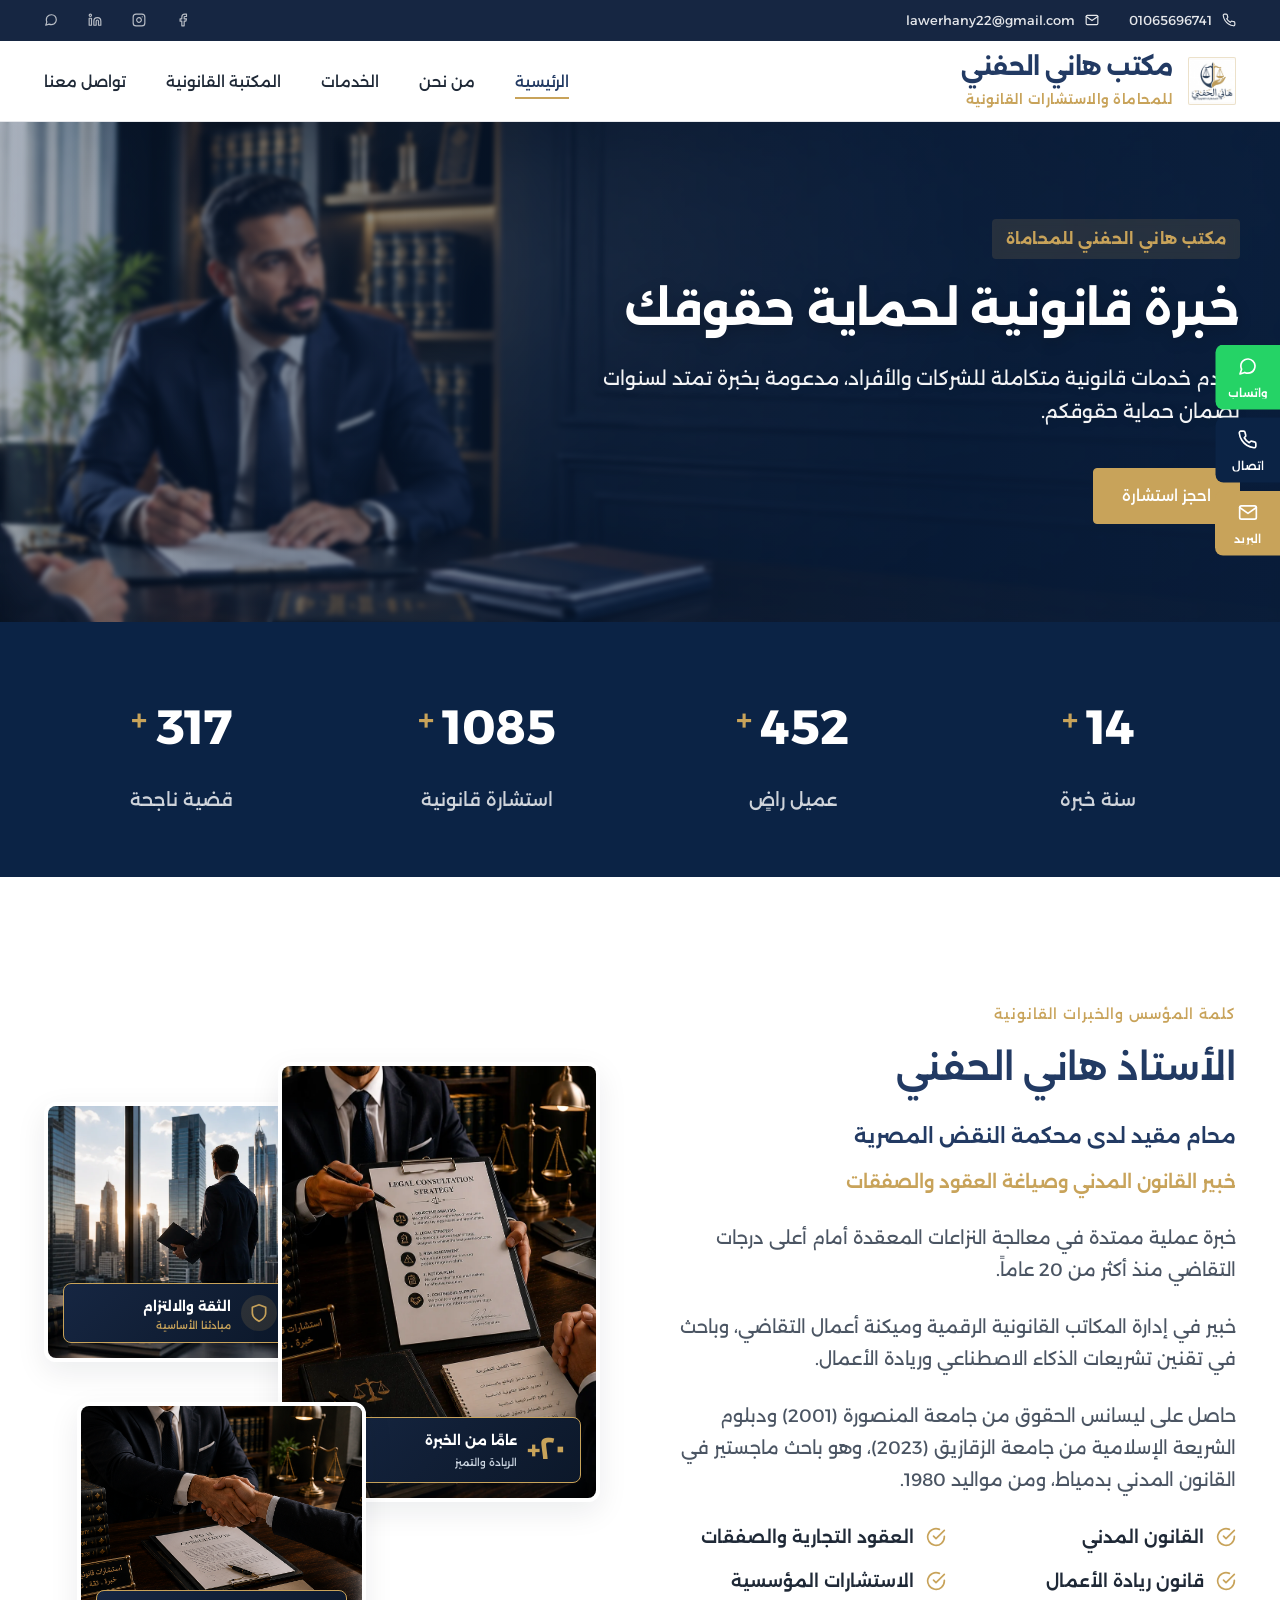
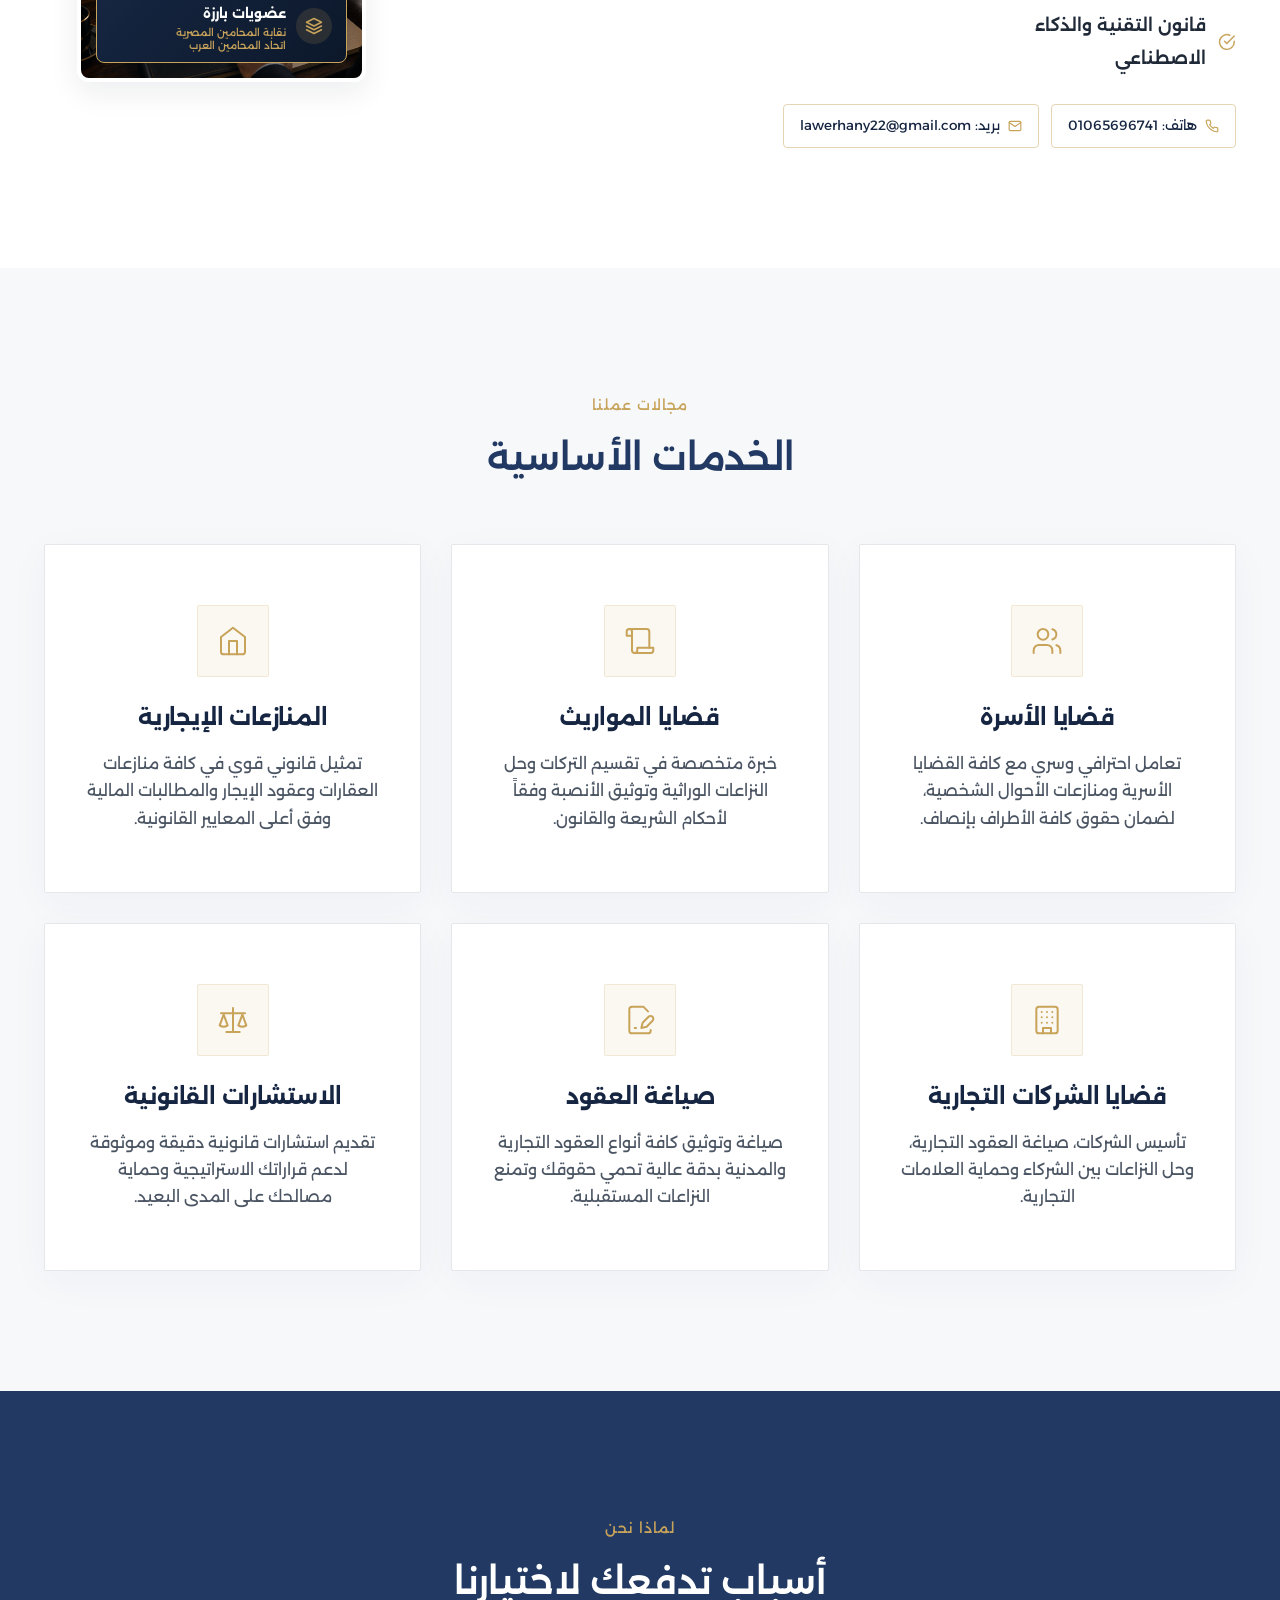
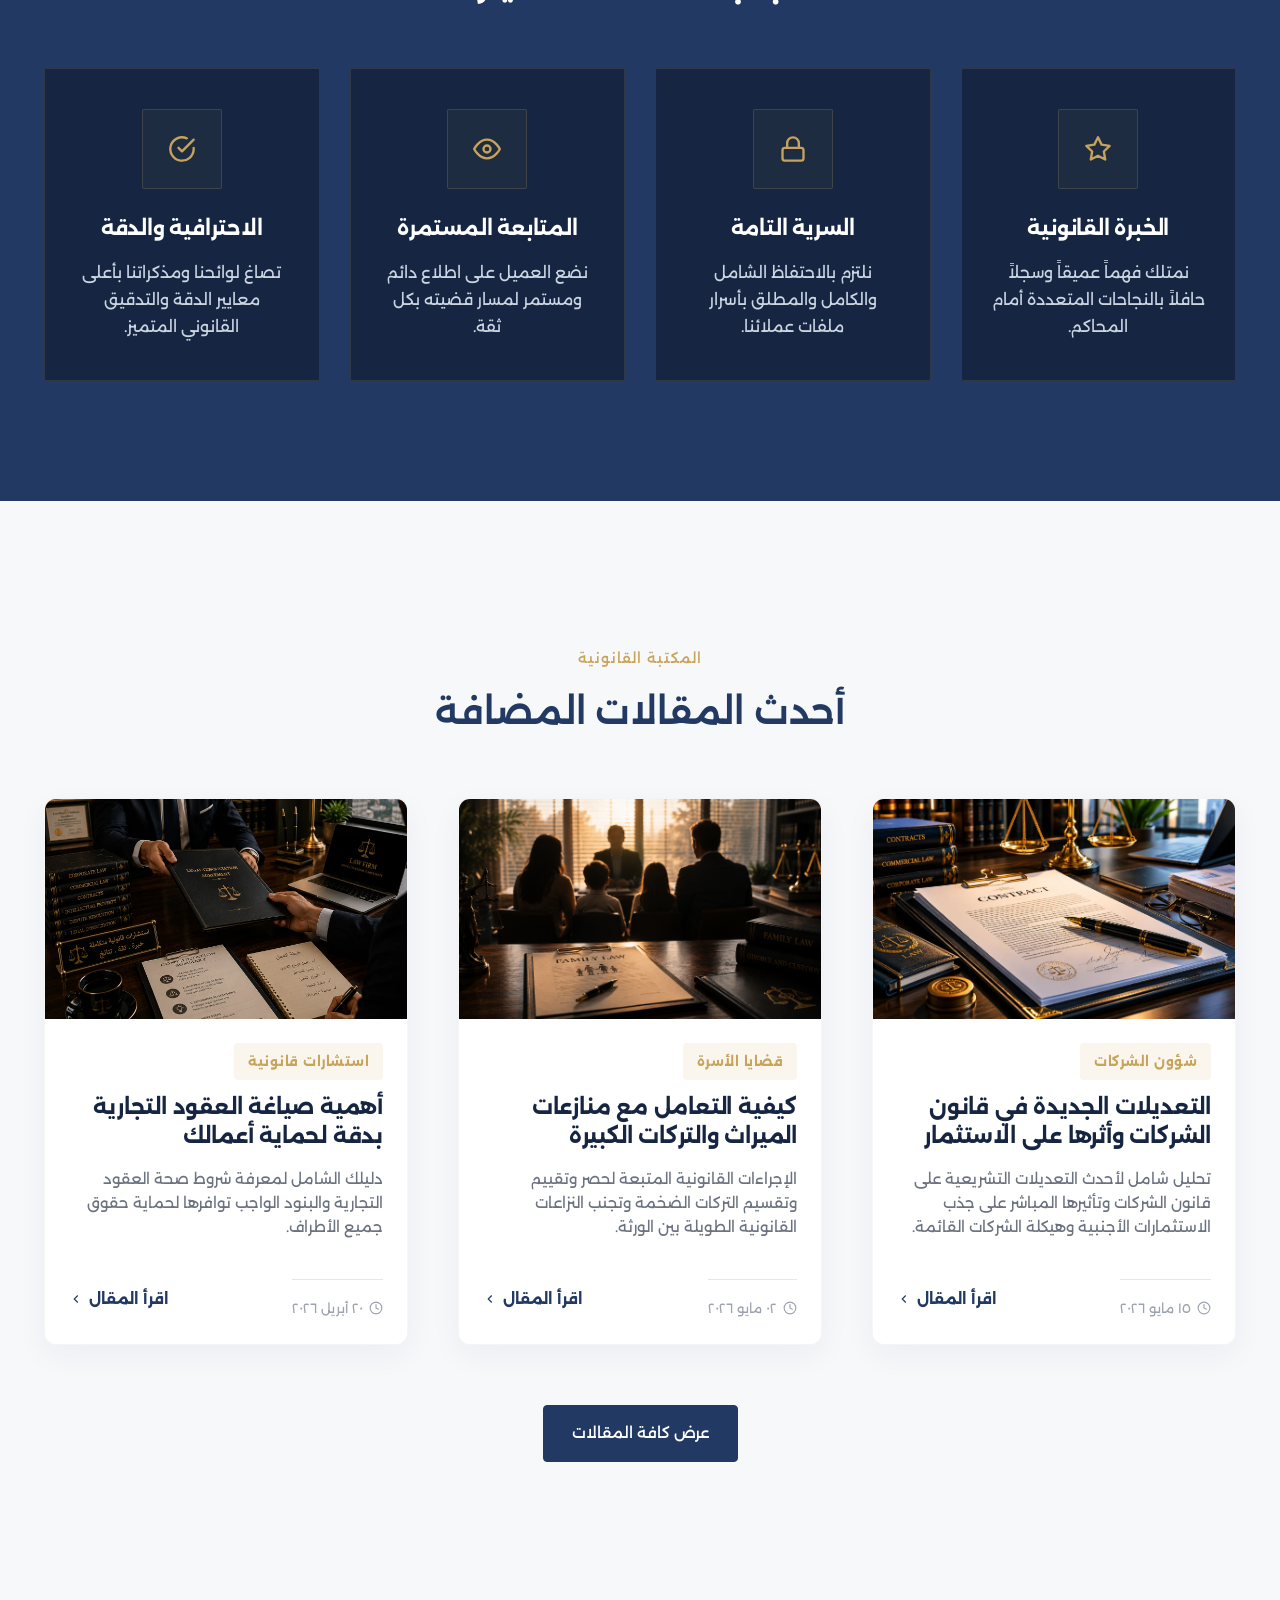
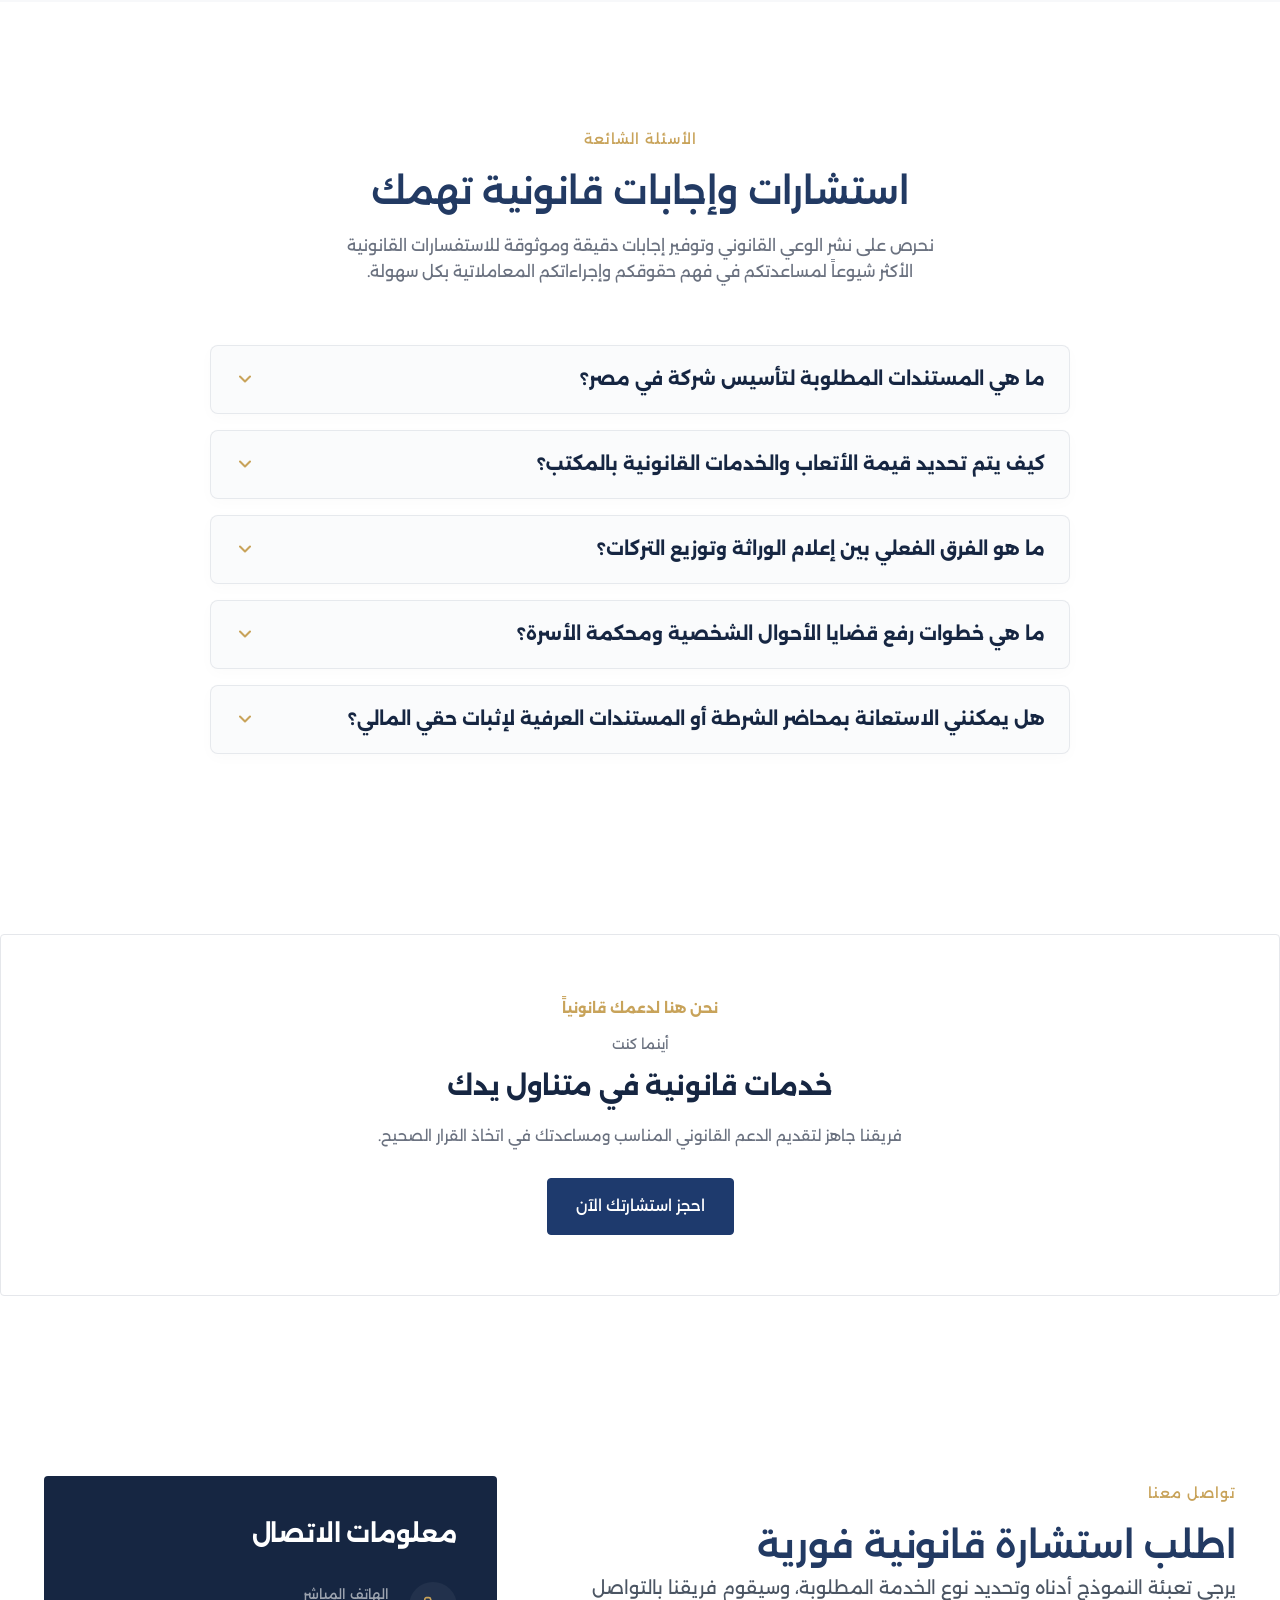
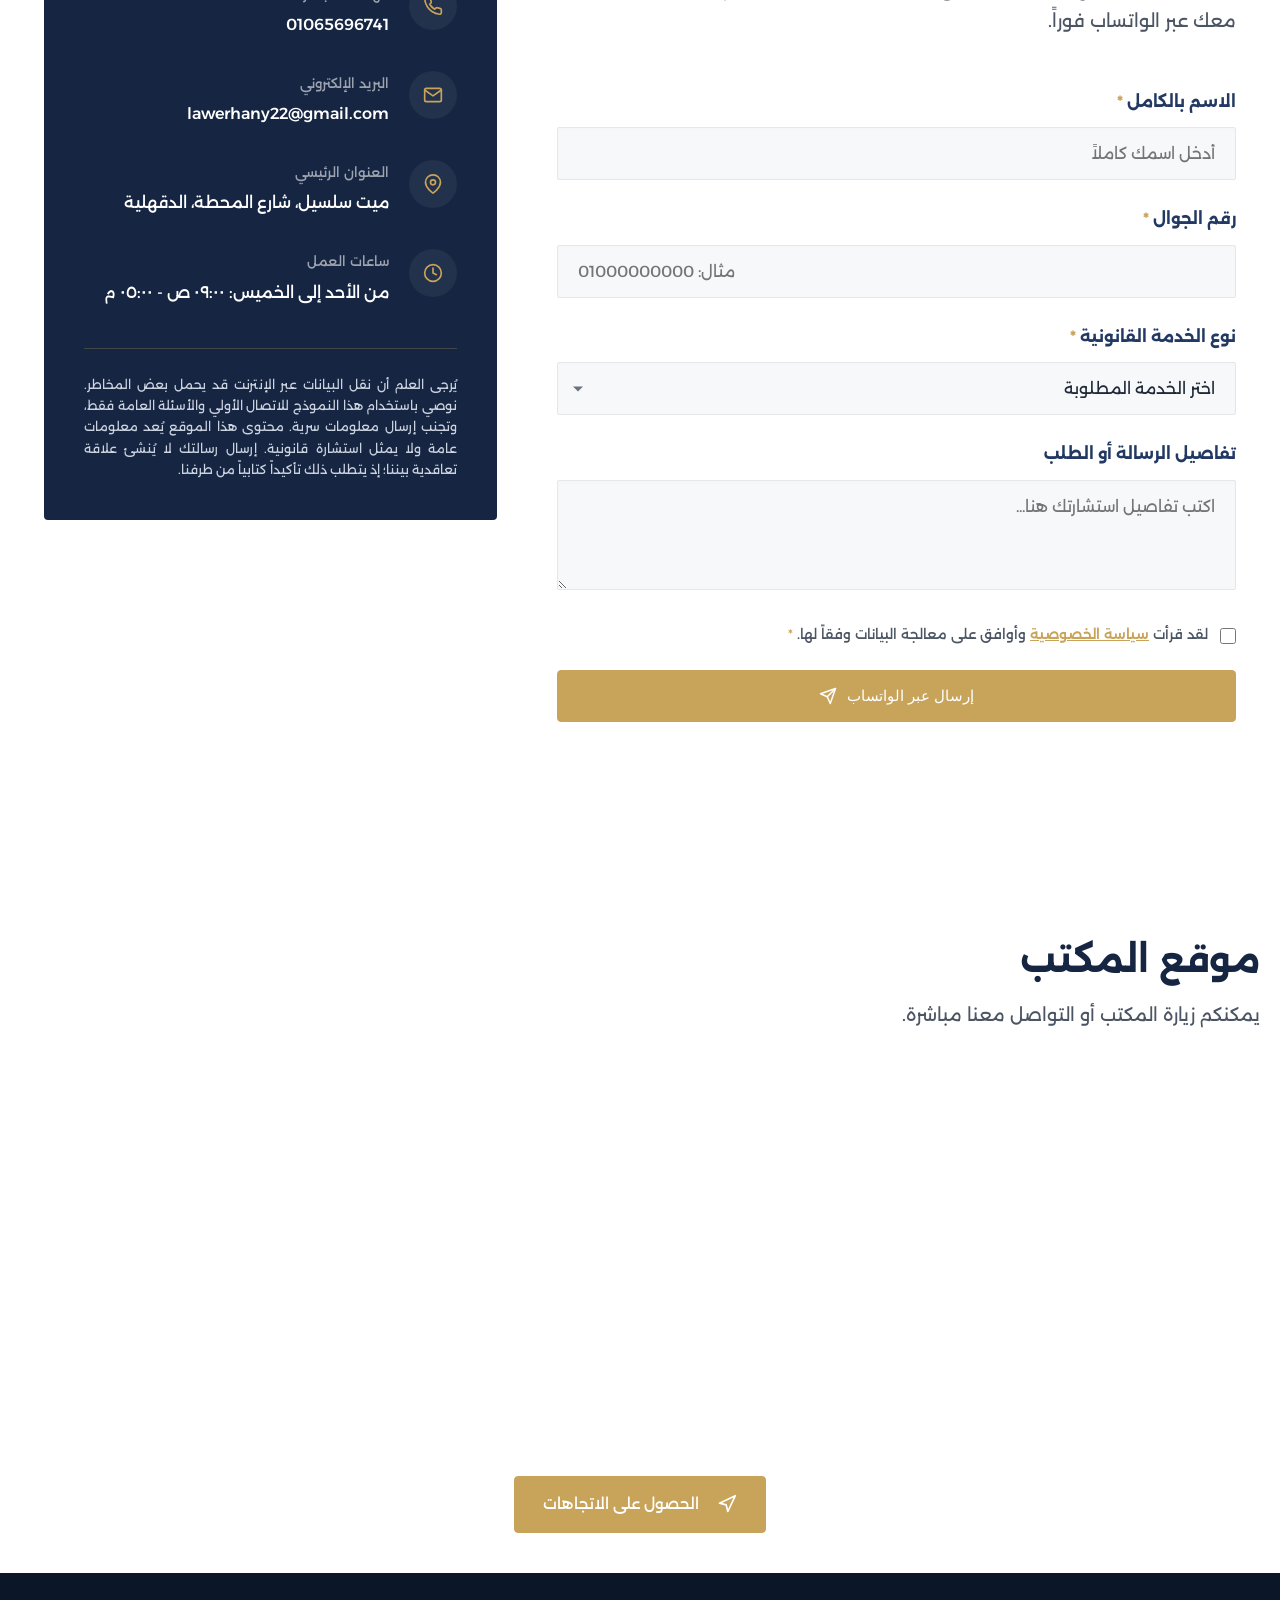
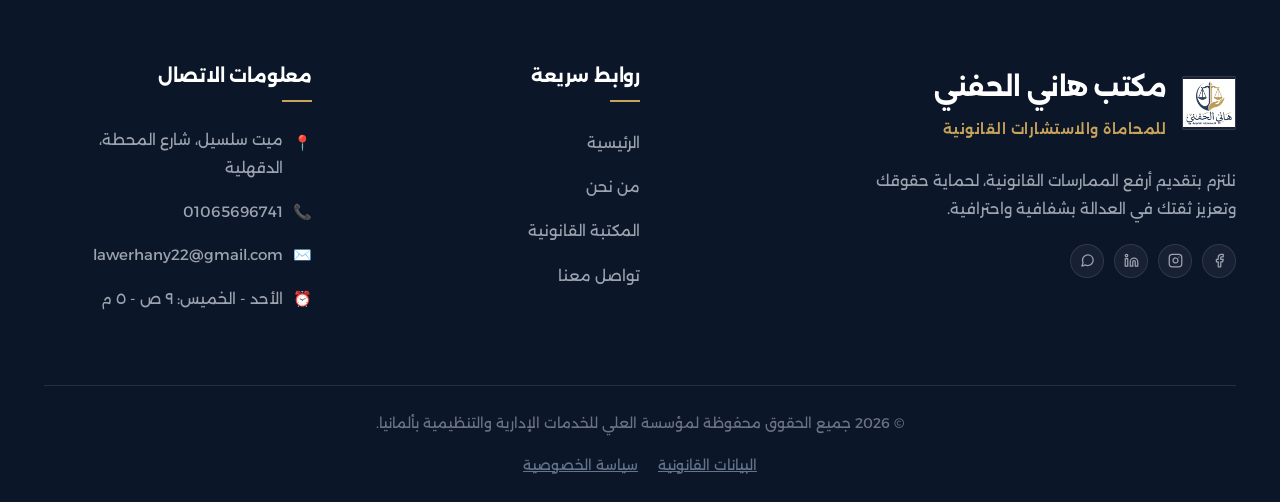
==== index.html @ 7c508574 "Add files via upload" ====
<!doctype html>
<html lang="ar" dir="rtl">
  <head>
    <meta charset="UTF-8" />
    <meta name="viewport" content="width=device-width, initial-scale=1.0" />
    <meta
      name="description"
      content="مكتب هاني الحفني للمحاماة والاستشارات القانونية - شريكك القانوني الموثوق. خبرة واسعة في قضايا الأسرة، القضايا المدنية، تأسيس الشركات، والتحكيم الدولي في مصر."
    />
    <meta
      name="keywords"
      content="محامي, محاماة, استشارات قانونية, قضايا الأسرة, الشركات, تحكيم, مصر, مكتب محاماة, محامي متخصص"
    />

    <!-- Open Graph Tags -->
    <meta
      property="og:title"
      content="مكتب هاني الحفني للمحاماة والاستشارات القانونية | خبرة وتميز"
    />
    <meta
      property="og:description"
      content="مكتب هاني الحفني للمحاماة - شريكك القانوني الموثوق. خبرة واسعة في قضايا الأسرة، القضايا المدنية، تأسيس الشركات، والتحكيم الدولي في مصر."
    />
    <meta property="og:url" content="https://www.HanyElhefny.de/" />
    <meta
      property="og:image"
      content="https://www.HanyElhefny.de/assets/images/about/about-hany-beck.webp"
    />
    <meta property="og:type" content="website" />
    <meta property="og:locale" content="ar_EG" />

    <!-- Twitter Card Tags -->
    <meta name="twitter:card" content="summary_large_image" />
    <meta
      name="twitter:title"
      content="مكتب هاني الحفني للمحاماة والاستشارات القانونية"
    />
    <meta
      name="twitter:description"
      content="مكتب هاني الحفني للمحاماة - شريكك القانوني الموثوق لحماية حقوقك."
    />
    <meta
      name="twitter:image"
      content="https://www.HanyElhefny.de/assets/images/about/about-hany-beck.webp"
    />

    <link rel="canonical" href="https://www.HanyElhefny.de/" />
    <title>مكتب هاني الحفني للمحاماة والاستشارات القانونية | خبرة وتميز</title>

    <!-- Schema.org LegalService & Attorney Markup -->
    <script type="application/ld+json">
      {
        "@context": "https://schema.org",
        "@graph": [
          {
            "@type": "LegalService",
            "@id": "https://www.HanyElhefny.de/#organization",
            "name": "مكتب هاني الحفني للمحاماة والاستشارات القانونية",
            "url": "https://www.HanyElhefny.de/",
            "logo": "https://www.HanyElhefny.de/assets/images/logo/logo.webp",
            "image": "https://www.HanyElhefny.de/assets/images/about/about-hany-beck.webp",
            "description": "مكتب محاماة رائد ومقراً للخبرة المتجذرة في العمل القانوني وتأسيس الشركات وفض المنازعات في مصر.",
            "telephone": "+201065696741",
            "email": "lawerhany22@gmail.com",
            "address": {
              "@type": "PostalAddress",
              "streetAddress": "شارع المحطة",
              "addressLocality": "ميت سلسيل",
              "addressRegion": "الدقهلية",
              "addressCountry": "EG"
            },
            "openingHoursSpecification": {
              "@type": "OpeningHoursSpecification",
              "dayOfWeek": [
                "Sunday",
                "Monday",
                "Tuesday",
                "Wednesday",
                "Thursday"
              ],
              "opens": "09:00",
              "closes": "17:00"
            },
            "priceRange": "$$",
            "sameAs": [
              "https://www.facebook.com/profile.php?id=61581165903852",
              "https://www.linkedin.com/in/hany-elhefny-36672531a"
            ]
          },
          {
            "@type": "Attorney",
            "@id": "https://www.HanyElhefny.de/#attorney",
            "name": "هاني الحفني",
            "jobTitle": "مؤسس ومحامي نقض",
            "worksFor": { "@id": "https://www.HanyElhefny.de/#organization" }
          }
        ]
      }
    </script>

    <!-- FAQPage JSON-LD Structured Data -->
    <script type="application/ld+json">
      {
        "@context": "https://schema.org",
        "@type": "FAQPage",
        "mainEntity": [
          {
            "@type": "Question",
            "name": "ما هي المستندات المطلوبة لتأسيس شركة في مصر؟",
            "acceptedAnswer": {
              "@type": "Answer",
              "text": "لتأسيس شركة جديدة، تتطلب الإجراءات القانونية عادةً تقديم المستندات التالية: صورة بطاقات الرقم القومي السارية للشركاء والمؤسسين (أو جوازات السفر لغير المصريين)، توكيلات تأسيس الشركات الصادرة من الشركاء لصالح الوكيل القانوني بالمكتب، شهادة عدم التباس الاسم التجاري (يتم استخراجها من مكتب السجل التجاري)، وشهادة بنكية بإيداع نسبة رأس المال المطلوبة قانوناً. نهتم في مكتب الأستاذ هاني الحفني بإنهاء كافة إجراءات التأسيس واستخراج السجل التجاري والبطاقة الضريبية وتراخيص النشاط بأقصى سرعة ودون عناء لعملائنا الكرام."
            }
          },
          {
            "@type": "Question",
            "name": "كيف يتم تحديد قيمة الأتعاب والخدمات القانونية بالمكتب؟",
            "acceptedAnswer": {
              "@type": "Answer",
              "text": "يتم تحديد الأتعاب المهنية بكل شفافية ووضوح بناءً على عدة عوامل دقيقة، منها: درجة تعقيد وتشعب القضية أو المعاملة المطلوبة، والوقت الكلي والجهد المقدر لإعداد المذكرات وحضور الجلسات ومراجعة الجهات المعنية. يتم توقيع عقد اتفاق مهني مكتوب بالتفصيل يوضح كافة الأتعاب المتفق عليها وطرق السداد، وكذلك الرسوم والمصروفات القضائية والنثرية اللازمة لسير الدعوى، مما يضمن للعميل الشفافية المطلقة وحفظ حقوق كافة الأطراف."
            }
          },
          {
            "@type": "Question",
            "name": "ما هو الفرق الفعلي بين إعلام الوراثة وتوزيع التركات؟",
            "acceptedAnswer": {
              "@type": "Answer",
              "text": "إعلام الوراثة (حصر الورثة) هو مستند وقرار رسمي ملزم يصدر عن محكمة الأسرة بهدف إثبات وفاة المورث وتحديد أسماء الورثة المستحقين وتعيين حصصهم وأنصبتهم الشرعية بدقة، دون الإشارة لحجم التركة. أما توزيع التركة وتقسيمها فهي مرحلة لاحقة يتم بموجبها جرد وحصر الأصول الفعلية المورثة (من عقارات، أراضي، سندات، أو شركات) وتقسيمها عيناً أو مالاً بين المستحقين؛ صلحاً وتوافقاً عبر صياغة عقود قسمة موثقة بمكتبنا، أو قضائياً بدعوى الفرز والتجنيب وتصفية التركة."
            }
          },
          {
            "@type": "Question",
            "name": "ما هي خطوات رفع قضايا الأحوال الشخصية ومحكمة الأسرة؟",
            "acceptedAnswer": {
              "@type": "Answer",
              "text": "تبدأ قضايا محكمة الأسرة (كالنفقات، الخلع، الطلاق، والحضانة) بوجوب تقديم طلب تسوية أمام مكتب تسوية المنازعات الأسرية بالمحكمة المختصة. يتولى المختصون استدعاء الطرفين ودياً لمحاولة حل النزاع ودياً. وفي حال تعذر التوصل لاتفاق خلال 15 يوماً، يصرح المكتب لمقدم الطلب بإقامة الدعوى القضائية رسمياً أمام الدائرة المختصة ليرفعها ويتابعها المحامي."
            }
          },
          {
            "@type": "Question",
            "name": "هل يمكنني الاستعانة بمحاضر الشرطة أو المستندات العرفية لإثبات حقي المالي؟",
            "acceptedAnswer": {
              "@type": "Answer",
              "text": "نعم، تعتبر المحاضر وإيصالات الأمانة والمستندات العرفية من أدلة الإثبات القوية في القضايا المدنية والتجارية والجنائية، بشرط أن تكون مستوفية للشروط القانونية الأساسية مثل صحة التوقيع وعدم وجود شبهة إكراه. يقوم مكتبنا بمراجعة العقود والإيصالات لبيان قيمتها القانونية وتدعيمها بالإجراءات المناسبة مثل دعاوى صحة التوقيع أو الصحة والنفاذ."
            }
          }
        ]
      }
    </script>

    <!-- Open Graph / Facebook -->
    <meta property="og:type" content="website" />
    <meta property="og:url" content="https://www.HanyElhefny.de/" />
    <meta
      property="og:title"
      content="مكتب هاني الحفني للمحاماة والاستشارات القانونية"
    />
    <meta
      property="og:description"
      content="مكتب هاني الحفني للمحاماة والاستشارات القانونية - شريكك القانوني الموثوق لجميع القضايا والاستشارات."
    />
    <meta
      property="og:image"
      content="https://www.HanyElhefny.de/assets/images/seo/og-image.webp"
    />

    <!-- Twitter -->
    <meta property="twitter:card" content="summary_large_image" />
    <meta property="twitter:url" content="https://www.HanyElhefny.de/" />
    <meta
      property="twitter:title"
      content="مكتب هاني الحفني للمحاماة الاستشارات القانونية"
    />
    <meta
      property="twitter:description"
      content="مكتب هاني الحفني للمحاماة - شريكك القانوني الموثوق."
    />
    <meta
      property="twitter:image"
      content="https://www.HanyElhefny.de/assets/images/seo/og-image.webp"
    />

    <!-- Google Fonts: Alexandria for premium Arabic typography -->
    <link rel="preconnect" href="https://fonts.googleapis.com" />
    <link rel="preconnect" href="https://fonts.gstatic.com" crossorigin />
    <link
      href="https://fonts.googleapis.com/css2?family=Alexandria:wght@300;400;500;600;700;800&display=swap"
      rel="stylesheet"
    />

    <link rel="stylesheet" href="css/style.css" />
    <link rel="stylesheet" href="css/responsive.css" />
  </head>
  <body>
    <!-- TOP BAR -->
    <div class="top-bar">
      <div class="container top-bar-inner">
        <div class="top-contacts">
          <a href="tel:01065696741" class="top-phone">
            <svg
              width="14"
              height="14"
              viewBox="0 0 24 24"
              fill="none"
              stroke="currentColor"
              stroke-width="2"
              stroke-linecap="round"
              stroke-linejoin="round"
            >
              <path
                d="M22 16.92v3a2 2 0 0 1-2.18 2 19.79 19.79 0 0 1-8.63-3.07 19.5 19.5 0 0 1-6-6 19.79 19.79 0 0 1-3.07-8.67A2 2 0 0 1 4.11 2h3a2 2 0 0 1 2 1.72 12.84 12.84 0 0 0 .7 2.81 2 2 0 0 1-.45 2.11L8.09 9.91a16 16 0 0 0 6 6l1.27-1.27a2 2 0 0 1 2.11-.45 12.84 12.84 0 0 0 2.81.7A2 2 0 0 1 22 16.92z"
              ></path>
            </svg>
            01065696741
          </a>
          <a href="mailto:lawerhany22@gmail.com" class="top-email">
            <svg
              width="14"
              height="14"
              viewBox="0 0 24 24"
              fill="none"
              stroke="currentColor"
              stroke-width="2"
              stroke-linecap="round"
              stroke-linejoin="round"
            >
              <path
                d="M4 4h16c1.1 0 2 .9 2 2v12c0 1.1-.9 2-2 2H4c-1.1 0-2-.9-2-2V6c0-1.1.9-2 2-2z"
              ></path>
              <polyline points="22,6 12,13 2,6"></polyline>
            </svg>
            lawerhany22@gmail.com
          </a>
        </div>
        <div class="top-socials">
          <a
            href="https://www.facebook.com/profile.php?id=61581165903852"
            target="_blank"
            rel="noopener noreferrer"
            aria-label="Facebook"
          >
            <svg
              width="14"
              height="14"
              viewBox="0 0 24 24"
              fill="none"
              stroke="currentColor"
              stroke-width="2"
              stroke-linecap="round"
              stroke-linejoin="round"
            >
              <path
                d="M18 2h-3a5 5 0 0 0-5 5v3H7v4h3v8h4v-8h3l1-4h-4V7a1 1 0 0 1 1-1h3z"
              ></path>
            </svg>
          </a>
          <a
            href="https://www.instagram.com/"
            target="_blank"
            rel="noopener noreferrer"
            aria-label="Instagram"
          >
            <svg
              width="14"
              height="14"
              viewBox="0 0 24 24"
              fill="none"
              stroke="currentColor"
              stroke-width="2"
              stroke-linecap="round"
              stroke-linejoin="round"
            >
              <rect x="2" y="2" width="20" height="20" rx="5" ry="5"></rect>
              <path d="M16 11.37A4 4 0 1 1 12.63 8 4 4 0 0 1 16 11.37z"></path>
              <line x1="17.5" y1="6.5" x2="17.51" y2="6.5"></line>
            </svg>
          </a>
          <a
            href="https://www.linkedin.com/in/hany-elhefny-36672531a"
            target="_blank"
            rel="noopener noreferrer"
            aria-label="LinkedIn"
          >
            <svg
              width="14"
              height="14"
              viewBox="0 0 24 24"
              fill="none"
              stroke="currentColor"
              stroke-width="2"
              stroke-linecap="round"
              stroke-linejoin="round"
            >
              <path
                d="M16 8a6 6 0 0 1 6 6v7h-4v-7a2 2 0 0 0-2-2 2 2 0 0 0-2 2v7h-4v-7a6 6 0 0 1 6-6z"
              ></path>
              <rect x="2" y="9" width="4" height="12"></rect>
              <circle cx="4" cy="4" r="2"></circle>
            </svg>
          </a>
          <a
            href="https://wa.me/201065696741"
            target="_blank"
            rel="noopener noreferrer"
            aria-label="WhatsApp"
          >
            <svg
              width="14"
              height="14"
              viewBox="0 0 24 24"
              fill="none"
              stroke="currentColor"
              stroke-width="2"
              stroke-linecap="round"
              stroke-linejoin="round"
            >
              <path
                d="M21 11.5a8.38 8.38 0 0 1-.9 3.8 8.5 8.5 0 0 1-7.6 4.7 8.38 8.38 0 0 1-3.8-.9L3 21l1.9-5.7a8.38 8.38 0 0 1-.9-3.8 8.5 8.5 0 0 1 4.7-7.6 8.38 8.38 0 0 1 3.8-.9h.5a8.48 8.48 0 0 1 8 8v.5z"
              ></path>
            </svg>
          </a>
        </div>
      </div>
    </div>

    <!-- HEADER -->
    <header class="main-header" id="header">
      <div class="container header-inner">
        <a href="#home" class="logo">
          <div class="logo-icon">
            <img src="assets/images/logo/logo.webp" alt="مكتب هاني الحفني" width="auto" height="auto" style="object-fit: contain;">
          </div>
          <div class="logo-text">
            <h1>مكتب هاني الحفني</h1>
            <span>للمحاماة والاستشارات القانونية</span>
          </div>
        </a>

        <button class="mobile-menu-btn" aria-label="Toggle Menu" id="menuBtn">
          <svg
            width="24"
            height="24"
            viewBox="0 0 24 24"
            fill="none"
            stroke="currentColor"
            stroke-width="2"
            stroke-linecap="round"
            stroke-linejoin="round"
          >
            <line x1="3" y1="12" x2="21" y2="12"></line>
            <line x1="3" y1="6" x2="21" y2="6"></line>
            <line x1="3" y1="18" x2="21" y2="18"></line>
          </svg>
        </button>

        <nav class="main-nav" id="mainNav">
          <ul>
            <li><a href="#home" class="active">الرئيسية</a></li>
            <li><a href="#about">من نحن</a></li>
            <li><a href="#services">الخدمات</a></li>
            <li><a href="#blog">المكتبة القانونية</a></li>
            <li><a href="#contact">تواصل معنا</a></li>
          </ul>
        </nav>
      </div>
    </header>

    <!-- HERO SECTION -->
    <section class="hero-slider-section" id="home">
      <div class="hero-slider" id="heroSlider">
        <!-- Slide 1 -->
        <div
          class="hero-slide active"
          style="
            background-image: url(&quot;assets/images/home/hero-slide-1.webp&quot;);
          "
        >
          <div class="slide-overlay"></div>
          <div class="container hero-container-slider">
            <div class="hero-text-content">
              <span class="hero-subtitle">مكتب هاني الحفني للمحاماة</span>
              <h1 class="hero-title">خبرة قانونية لحماية حقوقك</h1>
              <p class="hero-text">
                نقدم خدمات قانونية متكاملة للشركات والأفراد، مدعومة بخبرة تمتد
                لسنوات لضمان حماية حقوقكم.
              </p>
              <div class="hero-actions">
                <a href="#contact" class="btn hero-btn-primary">احجز استشارة</a>
              </div>
            </div>
          </div>
        </div>

        <!-- Slide 2 -->
        <div
          class="hero-slide"
          style="
            background-image: url(&quot;assets/images/home/hero-slide-2.webp&quot;);
          "
        >
          <div class="slide-overlay"></div>
          <div class="container hero-container-slider">
            <div class="hero-text-content">
              <span class="hero-subtitle">للشركات والمؤسسات</span>
              <h1 class="hero-title">
                استشارات قانونية متخصصة للأفراد والشركات
              </h1>
              <p class="hero-text">
                نقدم دراسات وافية ورؤى قانونية عميقة، لضمان اتخاذ قرارات آمنة
                وصحيحة في تعاملاتكم.
              </p>
              <div class="hero-actions">
                <a href="#contact" class="btn hero-btn-primary">احجز استشارة</a>
              </div>
            </div>
          </div>
        </div>

        <!-- Slide 3 -->
        <div
          class="hero-slide"
          style="
            background-image: url(&quot;assets/images/home/hero-slide-3.png&quot;);
          "
        >
          <div class="slide-overlay"></div>
          <div class="container hero-container-slider">
            <div class="hero-text-content">
              <span class="hero-subtitle">دقة واحترافية</span>
              <h1 class="hero-title">صياغة العقود وتمثيل العملاء باحترافية</h1>
              <p class="hero-text">
                ندون أدق التفاصيل لضمان حقوق عملائنا في الشراكات، والتمثيل أمام
                كافة الجهات القضائية.
              </p>
              <div class="hero-actions">
                <a href="#contact" class="btn hero-btn-primary">احجز استشارة</a>
              </div>
            </div>
          </div>
        </div>

        <!-- Slide 4 -->
        <div
          class="hero-slide"
          style="
            background-image: url(&quot;assets/images/home/hero-slide-4.png&quot;);
          "
        >
          <div class="slide-overlay"></div>
          <div class="container hero-container-slider">
            <div class="hero-text-content">
              <span class="hero-subtitle">نخبة من المستشارين</span>
              <h1 class="hero-title">حلول قانونية متكاملة لجميع القضايا</h1>
              <p class="hero-text">
                نقف إلى جانبك بخبرات متنوعة تغطي القضايا التجارية، المدنية،
                الجنائية، والأحوال الشخصية.
              </p>
              <div class="hero-actions">
                <a href="#contact" class="btn hero-btn-primary">احجز استشارة</a>
              </div>
            </div>
          </div>
        </div>
      </div>
    </section>

    <!-- PREMIUM STATS SECTION -->
    <section class="section premium-stats" id="statistics">
      <div class="container">
        <div class="premium-stats-grid" id="statsCounter">
          <div class="premium-stat-item">
            <div class="stat-value" data-target="15">0</div>
            <div class="stat-plus">+</div>
            <div class="stat-label">سنة خبرة</div>
          </div>
          <div class="premium-stat-item">
            <div class="stat-value" data-target="500">0</div>
            <div class="stat-plus">+</div>
            <div class="stat-label">عميل راضٍ</div>
          </div>
          <div class="premium-stat-item">
            <div class="stat-value" data-target="1200">0</div>
            <div class="stat-plus">+</div>
            <div class="stat-label">استشارة قانونية</div>
          </div>
          <div class="premium-stat-item">
            <div class="stat-value" data-target="350">0</div>
            <div class="stat-plus">+</div>
            <div class="stat-label">قضية ناجحة</div>
          </div>
        </div>
      </div>
    </section>

    <!-- ABOUT SECTION -->
    <section class="section about" id="about">
      <div class="container">
        <div class="about-grid">
          <div class="about-content">
            <span class="section-subtitle">كلمة المؤسس والخبرات القانونية</span>
            <h2 class="section-title" style="margin-bottom: 24px">
              الأستاذ هاني الحفني
            </h2>
            <p
              class="about-text"
              style="
                font-weight: 600;
                color: var(--primary);
                font-size: 20px;
                margin-bottom: 12px;
              "
            >
              محام مقيد لدى محكمة النقض المصرية
            </p>
            <p
              class="about-text"
              style="
                font-weight: 600;
                color: var(--secondary);
                font-size: 18px;
                margin-bottom: 24px;
              "
            >
              خبير القانون المدني وصياغة العقود والصفقات
            </p>
            <p class="about-text">
              خبرة عملية ممتدة في معالجة النزاعات المعقدة أمام أعلى درجات التقاضي منذ أكثر من 20 عاماً.
            </p>
            <p class="about-text">
              خبير في إدارة المكاتب القانونية الرقمية وميكنة أعمال التقاضي، وباحث في تقنين تشريعات الذكاء الاصطناعي وريادة الأعمال.
            </p>
            <p class="about-text">
              حاصل على ليسانس الحقوق من جامعة المنصورة (2001) ودبلوم الشريعة الإسلامية من جامعة الزقازيق (2023)، وهو باحث ماجستير في القانون المدني بدمياط، ومن مواليد 1980.
            </p>

            <ul
              class="about-features"
              style="list-style: none; padding: 0; margin-bottom: 30px; display: grid; grid-template-columns: repeat(auto-fit, minmax(200px, 1fr)); gap: 12px 24px;"
            >
              <li
                style="
                  display: flex;
                  align-items: center;
                  gap: 12px;
                  color: var(--text-main);
                  font-weight: 600;
                "
              >
                <svg
                  width="20"
                  height="20"
                  viewBox="0 0 24 24"
                  fill="none"
                  stroke="var(--secondary)"
                  stroke-width="2"
                  stroke-linecap="round"
                  stroke-linejoin="round"
                >
                  <path d="M22 11.08V12a10 10 0 1 1-5.93-9.14"></path>
                  <polyline points="22 4 12 14.01 9 11.01"></polyline>
                </svg>
                القانون المدني
              </li>
              <li
                style="
                  display: flex;
                  align-items: center;
                  gap: 12px;
                  color: var(--text-main);
                  font-weight: 600;
                "
              >
                <svg
                  width="20"
                  height="20"
                  viewBox="0 0 24 24"
                  fill="none"
                  stroke="var(--secondary)"
                  stroke-width="2"
                  stroke-linecap="round"
                  stroke-linejoin="round"
                >
                  <path d="M22 11.08V12a10 10 0 1 1-5.93-9.14"></path>
                  <polyline points="22 4 12 14.01 9 11.01"></polyline>
                </svg>
                العقود التجارية والصفقات
              </li>
              <li
                style="
                  display: flex;
                  align-items: center;
                  gap: 12px;
                  color: var(--text-main);
                  font-weight: 600;
                "
              >
                <svg
                  width="20"
                  height="20"
                  viewBox="0 0 24 24"
                  fill="none"
                  stroke="var(--secondary)"
                  stroke-width="2"
                  stroke-linecap="round"
                  stroke-linejoin="round"
                >
                  <path d="M22 11.08V12a10 10 0 1 1-5.93-9.14"></path>
                  <polyline points="22 4 12 14.01 9 11.01"></polyline>
                </svg>
                قانون ريادة الأعمال
              </li>
              <li
                style="
                  display: flex;
                  align-items: center;
                  gap: 12px;
                  color: var(--text-main);
                  font-weight: 600;
                "
              >
                <svg
                  width="20"
                  height="20"
                  viewBox="0 0 24 24"
                  fill="none"
                  stroke="var(--secondary)"
                  stroke-width="2"
                  stroke-linecap="round"
                  stroke-linejoin="round"
                >
                  <path d="M22 11.08V12a10 10 0 1 1-5.93-9.14"></path>
                  <polyline points="22 4 12 14.01 9 11.01"></polyline>
                </svg>
                الاستشارات المؤسسية
              </li>
              <li
                style="
                  display: flex;
                  align-items: center;
                  gap: 12px;
                  color: var(--text-main);
                  font-weight: 600;
                "
              >
                <svg
                  width="20"
                  height="20"
                  viewBox="0 0 24 24"
                  fill="none"
                  stroke="var(--secondary)"
                  stroke-width="2"
                  stroke-linecap="round"
                  stroke-linejoin="round"
                >
                  <path d="M22 11.08V12a10 10 0 1 1-5.93-9.14"></path>
                  <polyline points="22 4 12 14.01 9 11.01"></polyline>
                </svg>
                قانون التقنية والذكاء الاصطناعي
              </li>
            </ul>

            <!-- About Section CTA buttons -->
            <div class="about-ctas">
              <a href="tel:01065696741" class="about-cta-btn about-cta-phone">
                <svg width="20" height="20" viewBox="0 0 24 24" fill="none" stroke="currentColor" stroke-width="2" stroke-linecap="round" stroke-linejoin="round">
                  <path d="M22 16.92v3a2 2 0 0 1-2.18 2 19.79 19.79 0 0 1-8.63-3.07 19.5 19.5 0 0 1-6-6 19.79 19.79 0 0 1-3.07-8.67A2 2 0 0 1 4.11 2h3a2 2 0 0 1 2 1.72 12.84 12.84 0 0 0 .7 2.81 2 2 0 0 1-.45 2.11L8.09 9.91a16 16 0 0 0 6 6l1.27-1.27a2 2 0 0 1 2.11-.45 12.84 12.84 0 0 0 2.81.7A2 2 0 0 1 22 16.92z"></path>
                </svg>
                <span>هاتف: 01065696741</span>
              </a>
              <a href="mailto:lawerhany22@gmail.com" class="about-cta-btn about-cta-email">
                <svg width="20" height="20" viewBox="0 0 24 24" fill="none" stroke="currentColor" stroke-width="2" stroke-linecap="round" stroke-linejoin="round">
                  <path d="M4 4h16c1.1 0 2 .9 2 2v12c0 1.1-.9 2-2 2H4c-1.1 0-2-.9-2-2V6c0-1.1.9-2 2-2z"></path>
                  <polyline points="22,6 12,13 2,6"></polyline>
                </svg>
                <span>بريد: lawerhany22@gmail.com</span>
              </a>
            </div>
          </div>
          <div class="about-image-wrapper">
            <div class="about-asym-composition">
              <!-- Main Portrait Image (Right Side) -->
              <div class="about-img-container about-img-main">
                <img
                  src="assets/images/about/about-hany-beck.webp"
                  alt="الأستاذ هاني الحفني - مؤسس المكتب"
                  class="about-img-el"
                  referrerPolicy="no-referrer"
                />
                <!-- Experience Badge (٢٠+ عامًا من الخبرة) -->
                <div class="about-experience-badge">
                  <div class="exp-badge-circles">
                    <div class="exp-number">٢٠+</div>
                    <div class="exp-text">
                      <span class="exp-title">عامًا من الخبرة</span>
                      <span class="exp-subtitle">الريادة والتميز</span>
                    </div>
                  </div>
                </div>
              </div>
              <!-- Secondary Office Image (Left Side Top) -->
              <div class="about-img-container about-img-secondary">
                <img
                  src="assets/images/about/about-office.webp"
                  alt="مكتب الاستشارات القانونية"
                  class="about-img-el"
                  referrerPolicy="no-referrer"
                />
                <!-- Elegant Trust / Security Badge ("الثقة والالتزام") -->
                <div class="about-overlay-badge">
                  <div class="badge-icon">
                    <svg
                      width="20"
                      height="20"
                      viewBox="0 0 24 24"
                      fill="none"
                      stroke="var(--secondary)"
                      stroke-width="2"
                      stroke-linecap="round"
                      stroke-linejoin="round"
                    >
                      <path d="M12 22s8-4 8-10V5l-8-3-8 3v7c0 6 8 10 8 10z"></path>
                    </svg>
                  </div>
                  <div class="badge-text">
                    <span class="badge-title">الثقة والالتزام</span>
                    <span class="badge-desc">مبادئنا الأساسية</span>
                  </div>
                </div>
              </div>
              <!-- Tertiary Team Image (Left Side Bottom) -->
              <div class="about-img-container about-img-tertiary">
                <img
                  src="assets/images/about/about-team.webp"
                  alt="فريق مكتب هاني الحفني للمحاماة"
                  class="about-img-el"
                  referrerPolicy="no-referrer"
                />
                <!-- Third Badge: عضويات بارزة -->
                <div class="about-association-badge">
                  <div class="badge-icon">
                    <svg
                      width="18"
                      height="18"
                      viewBox="0 0 24 24"
                      fill="none"
                      stroke="var(--secondary)"
                      stroke-width="2"
                      stroke-linecap="round"
                      stroke-linejoin="round"
                    >
                      <path d="M12 2L2 7l10 5 10-5-10-5z"></path>
                      <path d="M2 17l10 5 10-5"></path>
                      <path d="M2 12l10 5 10-5"></path>
                    </svg>
                  </div>
                  <div class="badge-text">
                    <span class="badge-title">عضويات بارزة</span>
                    <span class="badge-desc">
                      نقابة المحامين المصرية<br />اتحاد المحامين العرب
                    </span>
                  </div>
                </div>
              </div>
            </div>
          </div>
        </div>
      </div>
    </section>

    <!-- SERVICES SECTION -->
    <section class="section services bg-light" id="services">
      <div class="container">
        <div class="section-header center">
          <span class="section-subtitle">مجالات عملنا</span>
          <h2 class="section-title">الخدمات الأساسية</h2>
        </div>
        <div class="services-grid">
          <!-- Service 1: Family Law -->
          <div class="service-card">
            <div class="service-icon">
              <svg
                width="32"
                height="32"
                viewBox="0 0 24 24"
                fill="none"
                stroke="currentColor"
                stroke-width="1.5"
                stroke-linecap="round"
                stroke-linejoin="round"
              >
                <path d="M16 21v-2a4 4 0 0 0-4-4H6a4 4 0 0 0-4 4v2" />
                <circle cx="9" cy="7" r="4" />
                <path d="M22 21v-2a4 4 0 0 0-3-3.87" />
                <path d="M16 3.13a4 4 0 0 1 0 7.75" />
              </svg>
            </div>
            <h3 class="service-title">قضايا الأسرة</h3>
            <p class="service-desc">
              تعامل احترافي وسري مع كافة القضايا الأسرية ومنازعات الأحوال
              الشخصية، لضمان حقوق كافة الأطراف بإنصاف.
            </p>
          </div>
          <!-- Service 2: Inheritance -->
          <div class="service-card">
            <div class="service-icon">
              <svg
                width="32"
                height="32"
                viewBox="0 0 24 24"
                fill="none"
                stroke="currentColor"
                stroke-width="1.5"
                stroke-linecap="round"
                stroke-linejoin="round"
              >
                <path
                  d="M8 21h12a2 2 0 0 0 2-2v-2H10v2a2 2 0 1 1-4 0V5a2 2 0 1 0-4 0v3h4"
                />
                <path d="M19 17V5a2 2 0 0 0-2-2H4" />
              </svg>
            </div>
            <h3 class="service-title">قضايا المواريث</h3>
            <p class="service-desc">
              خبرة متخصصة في تقسيم التركات وحل النزاعات الوراثية وتوثيق الأنصبة
              وفقاً لأحكام الشريعة والقانون.
            </p>
          </div>
          <!-- Service 3: Rental Disputes -->
          <div class="service-card">
            <div class="service-icon">
              <svg
                width="32"
                height="32"
                viewBox="0 0 24 24"
                fill="none"
                stroke="currentColor"
                stroke-width="1.5"
                stroke-linecap="round"
                stroke-linejoin="round"
              >
                <path d="m3 9 9-7 9 7v11a2 2 0 0 1-2 2H5a2 2 0 0 1-2-2z" />
                <polyline points="9 22 9 12 15 12 15 22" />
              </svg>
            </div>
            <h3 class="service-title">المنازعات الإيجارية</h3>
            <p class="service-desc">
              تمثيل قانوني قوي في كافة منازعات العقارات وعقود الإيجار والمطالبات
              المالية وفق أعلى المعايير القانونية.
            </p>
          </div>
          <!-- Service 4: Corporate Law -->
          <div class="service-card">
            <div class="service-icon">
              <svg
                width="32"
                height="32"
                viewBox="0 0 24 24"
                fill="none"
                stroke="currentColor"
                stroke-width="1.5"
                stroke-linecap="round"
                stroke-linejoin="round"
              >
                <rect x="4" y="2" width="16" height="20" rx="2" ry="2" />
                <path d="M9 22v-4h6v4" />
                <path d="M8 6h.01" />
                <path d="M16 6h.01" />
                <path d="M12 6h.01" />
                <path d="M12 10h.01" />
                <path d="M12 14h.01" />
                <path d="M16 10h.01" />
                <path d="M16 14h.01" />
                <path d="M8 10h.01" />
                <path d="M8 14h.01" />
              </svg>
            </div>
            <h3 class="service-title">قضايا الشركات التجارية</h3>
            <p class="service-desc">
              تأسيس الشركات، صياغة العقود التجارية، وحل النزاعات بين الشركاء
              وحماية العلامات التجارية.
            </p>
          </div>
          <!-- Service 5: Contracts -->
          <div class="service-card">
            <div class="service-icon">
              <svg
                width="32"
                height="32"
                viewBox="0 0 24 24"
                fill="none"
                stroke="currentColor"
                stroke-width="1.5"
                stroke-linecap="round"
                stroke-linejoin="round"
              >
                <path
                  d="M20 19.5v.5a2 2 0 0 1-2 2H6a2 2 0 0 1-2-2V4a2 2 0 0 1 2-2h8.5L18 5.5"
                />
                <path d="M8 18h1" />
                <path
                  d="M18.42 9.61a2.1 2.1 0 1 1 2.97 2.97L16.95 17 13 18l.99-3.95 4.43-4.44Z"
                />
              </svg>
            </div>
            <h3 class="service-title">صياغة العقود</h3>
            <p class="service-desc">
              صياغة وتوثيق كافة أنواع العقود التجارية والمدنية بدقة عالية تحمي
              حقوقك وتمنع النزاعات المستقبلية.
            </p>
          </div>
          <!-- Service 6: Legal Consultation -->
          <div class="service-card">
            <div class="service-icon">
              <svg
                width="32"
                height="32"
                viewBox="0 0 24 24"
                fill="none"
                stroke="currentColor"
                stroke-width="1.5"
                stroke-linecap="round"
                stroke-linejoin="round"
              >
                <path d="m16 16 3-8 3 8c-.87.65-1.92 1-3 1s-2.13-.35-3-1Z" />
                <path d="m2 16 3-8 3 8c-.87.65-1.92 1-3 1s-2.13-.35-3-1Z" />
                <path d="M7 21h10" />
                <path d="M12 3v18" />
                <path d="M3 7h18" />
              </svg>
            </div>
            <h3 class="service-title">الاستشارات القانونية</h3>
            <p class="service-desc">
              تقديم استشارات قانونية دقيقة وموثوقة لدعم قراراتك الاستراتيجية
              وحماية مصالحك على المدى البعيد.
            </p>
          </div>
        </div>
      </div>
    </section>

    <!-- WHY US -->
    <section class="section why-us bg-primary" id="why-us">
      <div class="container">
        <div class="section-header center light">
          <span class="section-subtitle">لماذا نحن</span>
          <h2 class="section-title">أسباب تدفعك لاختيارنا</h2>
        </div>
        <div class="features-grid">
          <div class="feature-item">
            <div class="feature-icon">
              <svg
                width="28"
                height="28"
                viewBox="0 0 24 24"
                fill="none"
                stroke="currentColor"
                stroke-width="2"
                stroke-linecap="round"
                stroke-linejoin="round"
              >
                <polygon
                  points="12 2 15.09 8.26 22 9.27 17 14.14 18.18 21.02 12 17.77 5.82 21.02 7 14.14 2 9.27 8.91 8.26 12 2"
                ></polygon>
              </svg>
            </div>
            <h4 class="feature-title">الخبرة القانونية</h4>
            <p class="feature-text">
              نمتلك فهماً عميقاً وسجلاً حافلاً بالنجاحات المتعددة أمام المحاكم.
            </p>
          </div>
          <div class="feature-item">
            <div class="feature-icon">
              <svg
                width="28"
                height="28"
                viewBox="0 0 24 24"
                fill="none"
                stroke="currentColor"
                stroke-width="2"
                stroke-linecap="round"
                stroke-linejoin="round"
              >
                <rect x="3" y="11" width="18" height="11" rx="2" ry="2"></rect>
                <path d="M7 11V7a5 5 0 0 1 10 0v4"></path>
              </svg>
            </div>
            <h4 class="feature-title">السرية التامة</h4>
            <p class="feature-text">
              نلتزم بالاحتفاظ الشامل والكامل والمطلق بأسرار ملفات عملائنا.
            </p>
          </div>
          <div class="feature-item">
            <div class="feature-icon">
              <svg
                width="28"
                height="28"
                viewBox="0 0 24 24"
                fill="none"
                stroke="currentColor"
                stroke-width="2"
                stroke-linecap="round"
                stroke-linejoin="round"
              >
                <path d="M1 12s4-8 11-8 11 8 11 8-4 8-11 8-11-8-11-8z"></path>
                <circle cx="12" cy="12" r="3"></circle>
              </svg>
            </div>
            <h4 class="feature-title">المتابعة المستمرة</h4>
            <p class="feature-text">
              نضع العميل على اطلاع دائم ومستمر لمسار قضيته بكل ثقة.
            </p>
          </div>
          <div class="feature-item">
            <div class="feature-icon">
              <svg
                width="28"
                height="28"
                viewBox="0 0 24 24"
                fill="none"
                stroke="currentColor"
                stroke-width="2"
                stroke-linecap="round"
                stroke-linejoin="round"
              >
                <path d="M22 11.08V12a10 10 0 1 1-5.93-9.14"></path>
                <polyline points="22 4 12 14.01 9 11.01"></polyline>
              </svg>
            </div>
            <h4 class="feature-title">الاحترافية والدقة</h4>
            <p class="feature-text">
              تصاغ لوائحنا ومذكراتنا بأعلى معايير الدقة والتدقيق القانوني
              المتميز.
            </p>
          </div>
        </div>
      </div>
    </section>

    <!-- ARTICLES SECTION -->
    <section class="section articles bg-light" id="blog">
      <div class="container">
        <div class="section-header center">
          <span class="section-subtitle">المكتبة القانونية</span>
          <h2 class="section-title">أحدث المقالات المضافة</h2>
        </div>

        <div class="articles-grid" id="articlesContainer">
          <!-- Articles will be injected by JavaScript -->
        </div>

        <div class="view-all-articles-wrapper">
          <a href="blog.html" class="btn view-all-articles-btn"
            >عرض كافة المقالات</a
          >
        </div>
      </div>
    </section>

    <!-- FAQ SECTION -->
    <section class="section faq bg-white" id="faq">
      <div class="container">
        <div class="section-header center">
          <span class="section-subtitle">الأسئلة الشائعة</span>
          <h2 class="section-title">استشارات وإجابات قانونية تهمك</h2>
          <p class="section-desc" style="max-width: 600px; margin: 15px auto 0; font-size: 16px; color: var(--text-muted); line-height: 1.6;">
            نحرص على نشر الوعي القانوني وتوفير إجابات دقيقة وموثوقة للاستفسارات القانونية الأكثر شيوعاً لمساعدتكم في فهم حقوقكم وإجراءاتكم المعاملاتية بكل سهولة.
          </p>
        </div>

        <div class="faq-accordion">
          <div class="faq-accordion-item">
            <button class="faq-accordion-header">
              <span class="faq-accordion-question">ما هي المستندات المطلوبة لتأسيس شركة في مصر؟</span>
              <span class="faq-accordion-icon">
                <svg width="20" height="20" viewBox="0 0 24 24" fill="none" stroke="currentColor" stroke-width="2.5" stroke-linecap="round" stroke-linejoin="round"><path d="m6 9 6 6 6-6"/></svg>
              </span>
            </button>
            <div class="faq-accordion-body">
              <div class="faq-accordion-content">
                <p>
                  لتأسيس شركة جديدة، تتطلب الإجراءات القانونية عادةً تقديم المستندات التالية:
                </p>
                <ul style="list-style-type: none; padding-right: 0; margin: 12px 0;">
                  <li style="position: relative; padding-right: 20px; margin-bottom: 8px;">
                    <span style="position: absolute; right: 0; color: var(--secondary);">❖</span> صورة بطاقات الرقم القومي السارية للشركاء والمؤسسين (أو جوازات السفر لغير المصريين).
                  </li>
                  <li style="position: relative; padding-right: 20px; margin-bottom: 8px;">
                    <span style="position: absolute; right: 0; color: var(--secondary);">❖</span> توكيلات تأسيس الشركات الصادرة من الشركاء لصالح الوكيل القانوني بالمكتب.
                  </li>
                  <li style="position: relative; padding-right: 20px; margin-bottom: 8px;">
                    <span style="position: absolute; right: 0; color: var(--secondary);">❖</span> شهادة عدم التباس الاسم التجاري (يتم استخراجها من مكتب السجل التجاري).
                  </li>
                  <li style="position: relative; padding-right: 20px; margin-bottom: 8px;">
                    <span style="position: absolute; right: 0; color: var(--secondary);">❖</span> شهادة بنكية بإيداع نسبة رأس المال المطلوبة قانوناً (تختلف حسب الشكل القانوني للشركة).
                  </li>
                </ul>
                <p>
                  نهتم في مكتب الأستاذ هاني الحفني بإنهاء كافة إجراءات التأسيس واستخراج السجل التجاري والبطاقة الضريبية وتراخيص النشاط بأقصى سرعة ودون عناء وتشتيت لعملائنا الكرام.
                </p>
              </div>
            </div>
          </div>

          <div class="faq-accordion-item">
            <button class="faq-accordion-header">
              <span class="faq-accordion-question">كيف يتم تحديد قيمة الأتعاب والخدمات القانونية بالمكتب؟</span>
              <span class="faq-accordion-icon">
                <svg width="20" height="20" viewBox="0 0 24 24" fill="none" stroke="currentColor" stroke-width="2.5" stroke-linecap="round" stroke-linejoin="round"><path d="m6 9 6 6 6-6"/></svg>
              </span>
            </button>
            <div class="faq-accordion-body">
              <div class="faq-accordion-content">
                <p>
                  يتم تحديد الأتعاب المهنية بكل شفافية ووضوح بناءً على عدة عوامل دقيقة، منها: درجة تعقيد وتشعب القضية أو المعاملة المطلوبة، والوقت الكلي والجهد المقدر لإعداد المذكرات وحضور الجلسات ومراجعة الجهات المعنية.
                </p>
                <p style="margin-top: 10px;">
                  يتم توقيع عقد اتفاق مهني مكتوب بالتفصيل يوضح كافة الأتعاب المتفق عليها وطرق السداد، وكذلك الرسوم والمصروفات القضائية والنثرية اللازمة لسير الدعوى، مما يضمن للعميل الشفافية المطلقة وحفظ حقوق كافة الأطراف قبل اتخاذ أي خطوة عملية.
                </p>
              </div>
            </div>
          </div>

          <div class="faq-accordion-item">
            <button class="faq-accordion-header">
              <span class="faq-accordion-question">ما هو الفرق الفعلي بين إعلام الوراثة وتوزيع التركات؟</span>
              <span class="faq-accordion-icon">
                <svg width="20" height="20" viewBox="0 0 24 24" fill="none" stroke="currentColor" stroke-width="2.5" stroke-linecap="round" stroke-linejoin="round"><path d="m6 9 6 6 6-6"/></svg>
              </span>
            </button>
            <div class="faq-accordion-body">
              <div class="faq-accordion-content">
                <p>
                  الفرق الجوهري يكمن في خطوات التوثيق والتقسيم الفعلي:
                </p>
                <p style="margin-top: 8px;">
                  <strong>إعلام الوراثة (حصر الورثة):</strong> هو مستند وقرار رسمي ملزم يصدر عن محكمة الأسرة بعد تقدم الورثة بالطلب والشهادات اللازمة، يقتصر غرضه على إثبات وفاة المورث وتحديد أسماء الورثة المستحقين وتعيين حصصهم وأنصبتهم الشرعية بدقة، دون الإشارة إلى حجم التركة أو محتوياتها من أملاك وأموال.
                </p>
                <p style="margin-top: 10px;">
                  <strong>توزيع التركة وتقسيمها:</strong> هي مرحلة لاحقة يتم بموجبها جرد وحصر الأصول الفعلية المورثة (من عقارات، أراضي، سندات، حسابات بنكية، أو شركات) وتقليص الديون والوصايا النافذة، ومن ثم تقسيمها عينياً أو مالياً بين المستحقين؛ إما بالتوافق والود مع صياغة عقود قسمة موثقة بمكتبنا، أو عبر القضاء بدعوى الفرز والتجنيب وتصفية التركة في حالة النزاع أو تعذر التراضي.
                </p>
              </div>
            </div>
          </div>

          <div class="faq-accordion-item">
            <button class="faq-accordion-header">
              <span class="faq-accordion-question">ما هي خطوات رفع قضايا الأحوال الشخصية ومحكمة الأسرة؟</span>
              <span class="faq-accordion-icon">
                <svg width="20" height="20" viewBox="0 0 24 24" fill="none" stroke="currentColor" stroke-width="2.5" stroke-linecap="round" stroke-linejoin="round"><path d="m6 9 6 6 6-6"/></svg>
              </span>
            </button>
            <div class="faq-accordion-body">
              <div class="faq-accordion-content">
                <p>
                  قضايا محكمة الأسرة (كالنفقات بمختلف أنواعها، الخلع، الطلاق للضرر، وحضانة الأطفال) تخضع لمسار وجوبي يبدأ بتقديم طلب تسوية أمام مكتب تسوية المنازعات الأسرية التابع للمحكمة المختصة.
                </p>
                <p style="margin-top: 10px;">
                  يتولى المختصون بمكتب التسوية استدعاء الطرفين بشكل ودي لمحاولة تقريب وجهات النظر والبحث عن حلول للمشكلات دون اللجوء للقضاء. وفي حال عدم حضور أحد الأطراف أو تعذر التوصل لاتفاق ودي مرضٍ خلال ١٥ يوماً، يصرح المكتب لمقدم الطلب بإقامة الدعوى القضائية رسمياً أمام الدائرة المختصة ليرفعها ويتابعها المحامي بشكل كامل.
                </p>
              </div>
            </div>
          </div>

          <div class="faq-accordion-item">
            <button class="faq-accordion-header">
              <span class="faq-accordion-question">هل يمكنني الاستعانة بمحاضر الشرطة أو المستندات العرفية لإثبات حقي المالي؟</span>
              <span class="faq-accordion-icon">
                <svg width="20" height="20" viewBox="0 0 24 24" fill="none" stroke="currentColor" stroke-width="2.5" stroke-linecap="round" stroke-linejoin="round"><path d="m6 9 6 6 6-6"/></svg>
              </span>
            </button>
            <div class="faq-accordion-body">
              <div class="faq-accordion-content">
                <p>
                  نعم، تعتبر المحاضر وإيصالات الأمانة والمستندات العرفية من أدلة الإثبات القوية في القضايا المدنية والتجارية والجنائية، بشرط أن تكون مستوفية للشروط القانونية الأساسية مثل صحة توقيع أثبت بالبينة أو عدم وجود شبهة تزوير أو الإكراه.
                </p>
                <p style="margin-top: 10px;">
                  يقوم فريقنا بمراجعة كافة العقود والمستندات العرفية والإيصالات لبيان قيمتها القانونية وتدعيمها بإجراءات الحماية المناسبة، مثل رفع دعوى صحة توقيع أو صحة ونفاذ لتصنيف تلك الأوراق ضمن المحررات الرسمية والحجية المطلقة أمام المحاكم المصرية.
                </p>
              </div>
            </div>
          </div>
        </div>
      </div>
    </section>

    <!-- GLOBAL CTA SECTION -->
    <section class="section-cta" style="background-color: #ffffff; padding: 60px 20px; border-top: 1px solid var(--border-color); border-bottom: 1px solid var(--border-color); margin: 0;">
      <div class="cta-container">
        <span class="cta-subtitle">نحن هنا لدعمك قانونياً</span>
        <span class="cta-secondary">أينما كنت</span>
        <h2 class="cta-title">خدمات قانونية في متناول يدك</h2>
        <p class="cta-desc">فريقنا جاهز لتقديم الدعم القانوني المناسب ومساعدتك في اتخاذ القرار الصحيح.</p>
        <a href="#contact" class="btn-cta">احجز استشارتك الآن</a>
      </div>
    </section>

    <!-- CONTACT SECTION -->
    <section class="section contact" id="contact">
      <div class="container">
        <div class="contact-grid">
          <!-- Form Side -->
          <div class="contact-form-wrapper">
            <span class="section-subtitle">تواصل معنا</span>
            <h2 class="section-title">اطلب استشارة قانونية فورية</h2>
            <p class="contact-intro">
              يرجى تعبئة النموذج أدناه وتحديد نوع الخدمة المطلوبة، وسيقوم فريقنا
              بالتواصل معك عبر الواتساب فوراً.
            </p>

            <form id="whatsappForm" class="consultation-form">
              <div class="form-group">
                <label for="userName"
                  >الاسم بالكامل <span class="required">*</span></label
                >
                <input
                  type="text"
                  id="userName"
                  name="name"
                  required
                  placeholder="أدخل اسمك كاملاً"
                />
              </div>
              <div class="form-group">
                <label for="userPhone"
                  >رقم الجوال <span class="required">*</span></label
                >
                <input
                  type="tel"
                  id="userPhone"
                  name="phone"
                  required
                  placeholder="مثال: 01000000000"
                  dir="ltr"
                />
              </div>
              <div class="form-group">
                <label for="serviceType"
                  >نوع الخدمة القانونية <span class="required">*</span></label
                >
                <div class="select-wrapper">
                  <select id="serviceType" name="service" required>
                    <option value="" disabled selected>
                      اختر الخدمة المطلوبة
                    </option>
                    <option value="قضايا الأسرة">قضايا الأسرة</option>
                    <option value="القضايا المدنية">القضايا المدنية</option>
                    <option value="قضايا المواريث">قضايا المواريث</option>
                    <option value="تأسيس الشركات">تأسيس الشركات</option>
                    <option value="المنازعات العمالية">
                      المنازعات العمالية
                    </option>
                    <option value="استشارة عامة">استشارة قانونية عامة</option>
                  </select>
                </div>
              </div>
              <div class="form-group">
                <label for="userMessage">تفاصيل الرسالة أو الطلب</label>
                <textarea
                  id="userMessage"
                  name="message"
                  rows="4"
                  placeholder="اكتب تفاصيل استشارتك هنا..."
                ></textarea>
              </div>
              <div class="form-group-consent">
                <input
                  type="checkbox"
                  id="privacyConsent"
                  name="consent"
                  required
                />
                <label for="privacyConsent">
                  لقد قرأت <a href="privacy.html" target="_blank">سياسة الخصوصية</a> وأوافق على معالجة البيانات وفقاً لها. <span class="required">*</span>
                </label>
              </div>
              <button type="submit" class="btn btn-primary btn-submit">
                إرسال عبر الواتساب
                <svg
                  width="18"
                  height="18"
                  viewBox="0 0 24 24"
                  fill="none"
                  stroke="currentColor"
                  stroke-width="2"
                  stroke-linecap="round"
                  stroke-linejoin="round"
                >
                  <line x1="22" y1="2" x2="11" y2="13"></line>
                  <polygon points="22 2 15 22 11 13 2 9 22 2"></polygon>
                </svg>
              </button>
            </form>
          </div>

          <!-- Info Side -->
          <div class="contact-info-wrapper">
            <div class="info-card">
              <h3 class="info-card-title">معلومات الاتصال</h3>
              <ul class="info-list">
                <li>
                  <div class="info-icon">
                    <svg
                      width="20"
                      height="20"
                      viewBox="0 0 24 24"
                      fill="none"
                      stroke="currentColor"
                      stroke-width="2"
                      stroke-linecap="round"
                      stroke-linejoin="round"
                    >
                      <path
                        d="M22 16.92v3a2 2 0 0 1-2.18 2 19.79 19.79 0 0 1-8.63-3.07 19.5 19.5 0 0 1-6-6 19.79 19.79 0 0 1-3.07-8.67A2 2 0 0 1 4.11 2h3a2 2 0 0 1 2 1.72 12.84 12.84 0 0 0 .7 2.81 2 2 0 0 1-.45 2.11L8.09 9.91a16 16 0 0 0 6 6l1.27-1.27a2 2 0 0 1 2.11-.45 12.84 12.84 0 0 0 2.81.7A2 2 0 0 1 22 16.92z"
                      ></path>
                    </svg>
                  </div>
                  <div class="info-content">
                    <span class="info-label">الهاتف المباشر</span>
                    <a href="tel:01065696741" class="info-value" dir="ltr"
                      >01065696741</a
                    >
                  </div>
                </li>
                <li>
                  <div class="info-icon">
                    <svg
                      width="20"
                      height="20"
                      viewBox="0 0 24 24"
                      fill="none"
                      stroke="currentColor"
                      stroke-width="2"
                      stroke-linecap="round"
                      stroke-linejoin="round"
                    >
                      <path
                        d="M4 4h16c1.1 0 2 .9 2 2v12c0 1.1-.9 2-2 2H4c-1.1 0-2-.9-2-2V6c0-1.1.9-2 2-2z"
                      ></path>
                      <polyline points="22,6 12,13 2,6"></polyline>
                    </svg>
                  </div>
                  <div class="info-content">
                    <span class="info-label">البريد الإلكتروني</span>
                    <a href="mailto:lawerhany22@gmail.com" class="info-value"
                      >lawerhany22@gmail.com</a
                    >
                  </div>
                </li>
                <li>
                  <div class="info-icon">
                    <svg
                      width="20"
                      height="20"
                      viewBox="0 0 24 24"
                      fill="none"
                      stroke="currentColor"
                      stroke-width="2"
                      stroke-linecap="round"
                      stroke-linejoin="round"
                    >
                      <path
                        d="M21 10c0 7-9 13-9 13s-9-6-9-13a9 9 0 0 1 18 0z"
                      ></path>
                      <circle cx="12" cy="10" r="3"></circle>
                    </svg>
                  </div>
                  <div class="info-content">
                    <span class="info-label">العنوان الرئيسي</span>
                    <span class="info-value"
                      >ميت سلسيل، شارع المحطة، الدقهلية</span
                    >
                  </div>
                </li>
                <li>
                  <div class="info-icon">
                    <svg
                      width="20"
                      height="20"
                      viewBox="0 0 24 24"
                      fill="none"
                      stroke="currentColor"
                      stroke-width="2"
                      stroke-linecap="round"
                      stroke-linejoin="round"
                    >
                      <circle cx="12" cy="12" r="10"></circle>
                      <polyline points="12 6 12 12 16 14"></polyline>
                    </svg>
                  </div>
                  <div class="info-content">
                    <span class="info-label">ساعات العمل</span>
                    <span class="info-value"
                      >من الأحد إلى الخميس: ٠٩:٠٠ ص - ٠٥:٠٠ م</span
                    >
                  </div>
                </li>
              </ul>
              <div class="info-legal-notice">
                يُرجى العلم أن نقل البيانات عبر الإنترنت قد يحمل بعض المخاطر. نوصي باستخدام هذا النموذج للاتصال الأولي والأسئلة العامة فقط، وتجنب إرسال معلومات سرية. محتوى هذا الموقع يُعد معلومات عامة ولا يمثل استشارة قانونية. إرسال رسالتك لا يُنشئ علاقة تعاقدية بيننا؛ إذ يتطلب ذلك تأكيداً كتابياً من طرفنا.
              </div>
            </div>
          </div>
        </div>
      </div>
    </section>

    <!-- LOCATION MAP SECTION -->
    <section class="section map-section" id="location">
      <div class="map-header center">
        <h2 class="map-title">موقع المكتب</h2>
        <p class="map-subtitle">يمكنكم زيارة المكتب أو التواصل معنا مباشرة.</p>
      </div>
      <div class="map-container">
        <iframe
          src="https://www.google.com/maps/embed?pb=!1m18!1m12!1m3!1d13813.064501255562!2d31.233334!3d30.044420!2m3!1f0!2f0!3f0!3m2!1i1024!2i768!4f13.1!3m3!1m2!1s0x14584092b3c2cbb9%3A0xc6ad5cbca22c452e!2sDowntown%20Cairo%2C%20Cairo%20Governorate!5e0!3m2!1sen!2seg!4v1689269502742!5m2!1sen!2seg"
          allowfullscreen=""
          loading="lazy"
          referrerpolicy="no-referrer-when-downgrade"
        ></iframe>
        <div class="map-overlay-btn">
          <a
            href="https://www.google.com/maps?q=30.044420,31.233334"
            target="_blank"
            class="btn btn-primary map-btn"
          >
            <svg
              width="20"
              height="20"
              viewBox="0 0 24 24"
              fill="none"
              stroke="currentColor"
              stroke-width="2"
              stroke-linecap="round"
              stroke-linejoin="round"
              style="margin-left: 8px"
            >
              <polygon points="3 11 22 2 13 21 11 13 3 11"></polygon>
            </svg>
            الحصول على الاتجاهات
          </a>
        </div>
      </div>
    </section>

    <!-- FOOTER -->
    <footer class="main-footer">
      <div class="container">
        <div class="footer-grid">
          <div class="footer-col brand-col">
            <div class="footer-logo">
              <div class="logo-icon">
                <img src="assets/images/logo/logo.webp" alt="مكتب هاني الحفني" width="auto" height="auto" style="object-fit: contain;">
              </div>
              <div class="logo-text">
                <div class="footer-logo-title">مكتب هاني الحفني</div>
                <span>للمحاماة والاستشارات القانونية</span>
              </div>
            </div>
            <p class="footer-desc" style="margin-bottom: 20px;">
              نلتزم بتقديم أرفع الممارسات القانونية، لحماية حقوقك وتعزيز ثقتك في
              العدالة بشفافية واحترافية.
            </p>
            <div class="footer-socials" style="display: flex; gap: 10px; flex-wrap: wrap;">
              <a href="https://www.facebook.com/profile.php?id=61581165903852" target="_blank" rel="noopener noreferrer" aria-label="Facebook" style="display: flex; align-items: center; justify-content: center; width: 34px; height: 34px; background-color: rgba(255, 255, 255, 0.05); border: 1px solid rgba(255, 255, 255, 0.1); border-radius: 50%; color: #9ca3af; transition: all 0.3s ease;">
                <svg width="15" height="15" viewBox="0 0 24 24" fill="none" stroke="currentColor" stroke-width="2" stroke-linecap="round" stroke-linejoin="round"><path d="M18 2h-3a5 5 0 0 0-5 5v3H7v4h3v8h4v-8h3l1-4h-4V7a1 1 0 0 1 1-1h3z"></path></svg>
              </a>
              <a href="https://www.instagram.com/" target="_blank" rel="noopener noreferrer" aria-label="Instagram" style="display: flex; align-items: center; justify-content: center; width: 34px; height: 34px; background-color: rgba(255, 255, 255, 0.05); border: 1px solid rgba(255, 255, 255, 0.1); border-radius: 50%; color: #9ca3af; transition: all 0.3s ease;">
                <svg width="15" height="15" viewBox="0 0 24 24" fill="none" stroke="currentColor" stroke-width="2" stroke-linecap="round" stroke-linejoin="round"><rect x="2" y="2" width="20" height="20" rx="5" ry="5"></rect><path d="M16 11.37A4 4 0 1 1 12.63 8 4 4 0 0 1 16 11.37z"></path><line x1="17.5" y1="6.5" x2="17.51" y2="6.5"></line></svg>
              </a>
              <a href="https://www.linkedin.com/in/hany-elhefny-36672531a" target="_blank" rel="noopener noreferrer" aria-label="LinkedIn" style="display: flex; align-items: center; justify-content: center; width: 34px; height: 34px; background-color: rgba(255, 255, 255, 0.05); border: 1px solid rgba(255, 255, 255, 0.1); border-radius: 50%; color: #9ca3af; transition: all 0.3s ease;">
                <svg width="15" height="15" viewBox="0 0 24 24" fill="none" stroke="currentColor" stroke-width="2" stroke-linecap="round" stroke-linejoin="round"><path d="M16 8a6 6 0 0 1 6 6v7h-4v-7a2 2 0 0 0-2-2 2 2 0 0 0-2 2v7h-4v-7a6 6 0 0 1 6-6z"></path><rect x="2" y="9" width="4" height="12"></rect><circle cx="4" cy="4" r="2"></circle></svg>
              </a>
              <a href="https://wa.me/201065696741" target="_blank" rel="noopener noreferrer" aria-label="WhatsApp" style="display: flex; align-items: center; justify-content: center; width: 34px; height: 34px; background-color: rgba(255, 255, 255, 0.05); border: 1px solid rgba(255, 255, 255, 0.1); border-radius: 50%; color: #9ca3af; transition: all 0.3s ease;">
                <svg width="15" height="15" viewBox="0 0 24 24" fill="none" stroke="currentColor" stroke-width="2" stroke-linecap="round" stroke-linejoin="round"><path d="M21 11.5a8.38 8.38 0 0 1-.9 3.8 8.5 8.5 0 0 1-7.6 4.7 8.38 8.38 0 0 1-3.8-.9L3 21l1.9-5.7a8.38 8.38 0 0 1-.9-3.8 8.5 8.5 0 0 1 4.7-7.6 8.38 8.38 0 0 1 3.8-.9h.5a8.48 8.48 0 0 1 8 8v.5z"></path></svg>
              </a>
            </div>
          </div>

          <div class="footer-col">
            <h4 class="footer-title">روابط سريعة</h4>
            <ul class="footer-links">
              <li><a href="#home">الرئيسية</a></li>
              <li><a href="#about">من نحن</a></li>
              <li><a href="#blog">المكتبة القانونية</a></li>
              <li><a href="#contact">تواصل معنا</a></li>
            </ul>
          </div>

          <div class="footer-col">
            <h4 class="footer-title">معلومات الاتصال</h4>
            <ul class="footer-links" style="padding-right: 0; list-style: none;">
              <li style="margin-bottom: 15px; display: flex; gap: 10px; align-items: flex-start; color: #9ca3af; font-size: 15px;">
                <span style="color: var(--secondary); flex-shrink: 0; margin-top: 3px;">📍</span>
                <span>ميت سلسيل، شارع المحطة، الدقهلية</span>
              </li>
              <li style="margin-bottom: 15px; display: flex; gap: 10px; align-items: center; color: #9ca3af; font-size: 15px;">
                <span style="color: var(--secondary); flex-shrink: 0;">📞</span>
                <a href="tel:01065696741" style="color: #9ca3af; text-decoration: none; transition: color 0.3s ease;">01065696741</a>
              </li>
              <li style="margin-bottom: 15px; display: flex; gap: 10px; align-items: center; color: #9ca3af; font-size: 15px;">
                <span style="color: var(--secondary); flex-shrink: 0;">✉️</span>
                <a href="mailto:lawerhany22@gmail.com" style="color: #9ca3af; text-decoration: none; transition: color 0.3s ease;">lawerhany22@gmail.com</a>
              </li>
              <li style="display: flex; gap: 10px; align-items: center; color: #9ca3af; font-size: 15px;">
                <span style="color: var(--secondary); flex-shrink: 0;">⏰</span>
                <span>الأحد - الخميس: ٩ ص - ٥ م</span>
              </li>
            </ul>
          </div>
        </div>

        <div class="footer-bottom">
          <p>
            &copy; 2026 جميع الحقوق محفوظة لمؤسسة العلي للخدمات الإدارية والتنظيمية بألمانيا.
          </p>
          <div class="footer-legal-links" style="margin-top: 15px; display: flex; justify-content: center; gap: 20px;">
            <a href="legal.html" style="color: #64748b; font-size: 14px; text-decoration: underline;">البيانات القانونية</a>
            <a href="privacy.html" style="color: #64748b; font-size: 14px; text-decoration: underline;">سياسة الخصوصية</a>
          </div>
        </div>
      </div>
    </footer>

    <!-- SCRIPTS -->
    <script src="js/articles.js"></script>
    <script src="js/main.js"></script>
  </body>
</html>
---- css/style.css ----
/* ==================================================
   VARIABLES & RESET
   ================================================== */
:root {
  /* Brand Colors */
  --primary: #223a63;
  --primary-light: #2c4a7d;
  --primary-dark: #162642;
  --secondary: #c8a35a;
  --secondary-hover: #b5924d;

  /* Backgrounds & Panels */
  --bg-white: #ffffff;
  --bg-light: #f7f8fa;

  /* Typography Colors */
  --text-main: #1f2937;
  --text-body: #4b5563;
  --text-muted: #6b7280;

  /* UI Elements */
  --border-color: #e5e7eb;
  --radius-sm: 2px;
  --radius-md: 4px;
  --radius-lg: 8px;
  --shadow-sm: 0 1px 3px rgba(0, 0, 0, 0.05);
  --shadow-md:
    0 4px 6px -1px rgba(0, 0, 0, 0.05), 0 2px 4px -1px rgba(0, 0, 0, 0.03);
  --shadow-lg:
    0 10px 25px -5px rgba(34, 58, 99, 0.1),
    0 8px 10px -6px rgba(34, 58, 99, 0.1);

  /* Transitions */
  --transition: all 0.4s cubic-bezier(0.16, 1, 0.3, 1);
}

* {
  margin: 0;
  padding: 0;
  box-sizing: border-box;
}

html {
  scroll-behavior: smooth;
  scroll-padding-top: 90px;
}

body {
  font-family:
    "Alexandria",
    -apple-system,
    BlinkMacSystemFont,
    "Segoe UI",
    Roboto,
    sans-serif;
  background-color: var(--bg-white);
  color: var(--text-main);
  line-height: 1.9;
  font-size: 17px;
  font-weight: 400;
  overflow-x: hidden;
  -webkit-font-smoothing: antialiased;
  -moz-osx-font-smoothing: grayscale;
}

h1,
h2,
h3,
h4,
h5,
h6 {
  color: var(--primary-dark);
  font-weight: 700;
  line-height: 1.5;
  letter-spacing: -0.2px;
}

a {
  color: var(--primary);
  text-decoration: none;
  transition: var(--transition);
}

img {
  max-width: 100%;
  height: auto;
  display: block;
}

.container {
  width: 100%;
  max-width: 1240px;
  margin: 0 auto;
  padding: 0 24px;
}

.bg-light {
  background-color: var(--bg-light);
}
.bg-primary {
  background-color: var(--primary);
  color: #fff;
}

.section {
  padding: 120px 0;
}

.section-header {
  margin-bottom: 60px;
}

.section-header.center {
  text-align: center;
}

.section-subtitle {
  display: inline-block;
  color: var(--secondary);
  font-size: 14px;
  font-weight: 500;
  text-transform: uppercase;
  letter-spacing: 1px;
  margin-bottom: 12px;
}

.section-title {
  font-size: 36px;
  color: var(--primary);
  font-weight: 600;
  letter-spacing: -0.2px;
}

.section-header.light .section-title {
  color: #fff;
}

.btn {
  display: inline-flex;
  align-items: center;
  justify-content: center;
  gap: 10px;
  padding: 13px 28px;
  border-radius: 4px;
  font-size: 15px;
  font-weight: 500;
  cursor: pointer;
  transition: all 0.3s ease;
  border: 1px solid transparent;
  text-decoration: none;
}

.btn-primary {
  background-color: var(--secondary);
  color: #fff;
  border-color: var(--secondary);
  box-shadow: none;
}

.btn-primary:hover {
  background-color: var(--secondary-hover);
  border-color: var(--secondary-hover);
  color: #fff;
  transform: none;
  box-shadow: none;
}

.btn-outline {
  background-color: transparent;
  border-color: rgba(255, 255, 255, 0.8);
  color: #fff;
}

.btn-outline:hover {
  background-color: #fff;
  color: var(--primary-dark);
  border-color: #fff;
  transform: none;
}

/* ==================================================
   TOP BAR
   ================================================== */
.top-bar {
  background-color: var(--primary-dark);
  color: #e5e7eb;
  font-size: 13px;
  padding: 8px 0;
}

.top-bar-inner {
  display: flex;
  justify-content: space-between;
  align-items: center;
}

.top-contacts,
.top-socials {
  display: flex;
  align-items: center;
  gap: 30px;
}

.top-contacts a {
  color: #e5e7eb;
  display: flex;
  align-items: center;
  gap: 10px;
  transition: var(--transition);
}

.top-socials a {
  color: rgba(255, 255, 255, 0.7);
  display: flex;
  align-items: center;
  transition: var(--transition);
}

.top-contacts a:hover,
.top-socials a:hover {
  color: var(--secondary);
}

/* ==================================================
   HEADER & NAVIGATION
   ================================================== */
.main-header {
  background-color: var(--bg-white);
  border-bottom: 1px solid var(--border-color);
  position: sticky;
  top: 0;
  z-index: 1000;
  transition: var(--transition);
}

.main-header.scrolled {
  box-shadow: var(--shadow-sm);
  border-bottom-color: transparent;
}

.header-inner {
  display: flex;
  justify-content: space-between;
  align-items: center;
  height: 80px;
  transition: var(--transition);
}

.main-header.scrolled .header-inner {
  height: 70px;
}

.logo {
  display: flex;
  align-items: center;
  gap: 16px;
  text-decoration: none;
}

.logo-icon {
  display: flex;
  align-items: center;
  justify-content: center;
  width: 48px;
  height: 48px;
  background-color: #fcfbfa;
  color: var(--secondary);
  border-radius: var(--radius-sm);
  border: 1px solid rgba(200, 163, 90, 0.3);
}

.logo-icon img {
  width: auto;
  height: auto;
  max-width: 100%;
  max-height: 100%;
  object-fit: contain;
}

.logo-text {
  display: flex;
  flex-direction: column;
}

.logo-text h1 {
  font-size: 24px;
  color: var(--primary);
  font-weight: 700;
  letter-spacing: -0.5px;
  margin-bottom: 2px;
}

.logo-text span {
  font-size: 13px;
  color: var(--secondary);
  font-weight: 600;
  letter-spacing: 0.5px;
}

.main-nav ul {
  list-style: none;
  display: flex;
  align-items: center;
  gap: 40px;
}

.main-nav a {
  color: var(--text-main);
  font-size: 15px;
  font-weight: 500;
  position: relative;
  padding: 8px 0;
}

.main-nav a::after {
  content: "";
  position: absolute;
  bottom: 0;
  right: 50%;
  transform: translateX(50%);
  width: 0;
  height: 2px;
  background-color: var(--secondary);
  transition: all 0.3s ease;
  opacity: 0;
}

.main-nav a:hover,
.main-nav a.active {
  color: var(--primary);
}

.main-nav a:hover::after,
.main-nav a.active::after {
  width: 100%;
  opacity: 1;
}

.mobile-menu-btn {
  display: none;
  background: none;
  border: none;
  color: var(--primary);
  cursor: pointer;
}

/* ==================================================
   HERO SLIDER SECTION
   ================================================== */
.hero-slider-section {
  position: relative;
  min-height: 500px;
  background-color: #0b2345;
  overflow: hidden;
}

.hero-slider {
  width: 100%;
  min-height: 100%;
  position: relative;
}

.hero-slide {
  position: absolute;
  top: 0;
  left: 0;
  width: 100%;
  min-height: 100%;
  opacity: 0;
  visibility: hidden;
  transition:
    opacity 0.8s ease,
    visibility 0.8s ease;
  display: flex;
  align-items: center;
  background-size: cover;
  background-position: center center;
  background-repeat: no-repeat;
}

.hero-slide.active {
  opacity: 1;
  visibility: visible;
}

.slide-mobile-bg {
  display: none;
}

.slide-overlay {
  display: block;
  position: absolute;
  top: 0;
  left: 0;
  width: 100%;
  height: 100%;
  background: linear-gradient(
    to left,
    rgba(11, 35, 69, 0.8) 0%,
    rgba(11, 35, 69, 0.35) 100%
  );
  backdrop-filter: blur(2px);
  -webkit-backdrop-filter: blur(2px);
  z-index: 1;
}

.hero-container-slider {
  position: relative;
  z-index: 2;
  display: grid;
  grid-template-columns: 1fr;
  align-items: center;
  gap: 80px;
  min-height: 500px;
  padding: 80px 0;
  max-width: 1200px;
  margin: 0 auto;
  width: 100%;
}

.hero-text-content {
  max-width: 650px; /* Slightly narrower to improve reading line length */
}

.hero-subtitle {
  display: inline-block;
  color: #c8a35a; /* Secondary Gold */
  font-weight: 700;
  font-size: 15px;
  margin-bottom: 20px;
  letter-spacing: 0.5px;
  padding: 6px 14px;
  background-color: rgba(200, 163, 90, 0.15);
  border-radius: 4px;
  backdrop-filter: blur(4px);
}

.hero-title {
  font-size: 46px; /* Slightly larger, more premium */
  font-weight: 700;
  color: #ffffff;
  line-height: 1.3;
  margin-bottom: 24px;
  text-shadow: 0 4px 15px rgba(0, 0, 0, 0.2);
}

.hero-text {
  font-size: 19px;
  color: rgba(255, 255, 255, 0.95);
  line-height: 1.7;
  margin-bottom: 40px;
  text-shadow: 0 2px 10px rgba(0, 0, 0, 0.1);
}

.hero-actions {
  display: flex;
  gap: 16px;
}

.slide-outline-btn {
  background: transparent !important;
  border: 1px solid white !important;
  color: white !important;
}

.slide-outline-btn:hover {
  background: white !important;
  color: #0b2345 !important;
}

.hero-btn-primary {
  background-color: var(--secondary);
  border-color: var(--secondary);
  color: #fff;
  padding: 13px 28px;
  border-radius: 4px;
  font-weight: 500;
  font-size: 15px;
  transition: all 0.3s ease;
}

.hero-btn-primary:hover {
  background-color: var(--secondary-hover);
  border-color: var(--secondary-hover);
  color: #fff;
}

/* outline button keeps fallback for other sections if needed */
.hero-btn-outline {
  background-color: transparent;
  color: #fff;
  border: 1px solid rgba(255, 255, 255, 0.8);
  padding: 13px 28px;
  border-radius: 4px;
  font-weight: 500;
  font-size: 15px;
  transition: all 0.3s ease;
}

.hero-btn-outline:hover {
  background-color: #fff;
  color: var(--primary-dark);
  border-color: #fff;
}

.hero-image-wrapper {
  position: relative;
  border-radius: 12px;
  overflow: hidden;
  box-shadow: 0 20px 40px rgba(0, 0, 0, 0.3);
}

.hero-img {
  width: 100%;
  height: 480px;
  object-fit: cover;
  display: block;
}

/* Slider Controls */
.slider-dots {
  position: absolute;
  bottom: 30px;
  left: 50%;
  transform: translateX(-50%);
  display: flex;
  gap: 12px;
  z-index: 10;
}

.slider-dot {
  width: 12px;
  height: 12px;
  border-radius: 50%;
  background: rgba(255, 255, 255, 0.3);
  cursor: pointer;
  transition: all 0.3s ease;
}

.slider-dot.active {
  background: var(--primary);
  width: 24px;
  border-radius: 6px;
}

.hero-image-content {
  height: 100%;
  width: 100%;
  position: relative;
}

.hero-image-wrapper {
  position: relative;
  height: 80%;
  width: 100%;
  border-radius: var(--radius-md);
  overflow: hidden;
  box-shadow: 0 20px 40px rgba(15, 24, 43, 0.1);
}

.hero-img {
  width: 100%;
  height: 100%;
  object-fit: cover;
}

/* ==================================================
   ABOUT US
   ================================================== */
.about-grid {
  display: grid;
  grid-template-columns: 1fr 1fr;
  gap: 80px;
  align-items: center;
}

.about-text {
  margin-bottom: 24px;
  font-size: 18px;
  color: var(--text-body);
  line-height: 1.8;
}

.stats-grid {
  display: grid;
  grid-template-columns: 1fr 1fr;
  gap: 30px;
  margin-top: 50px;
  padding-top: 50px;
  border-top: 1px solid var(--border-color);
}

.stat-number {
  font-size: 56px;
  font-weight: 700;
  color: var(--secondary);
  line-height: 1;
  margin-bottom: 8px;
  font-family: inherit;
  letter-spacing: -1px;
}

.stat-text {
  font-weight: 700;
  font-size: 18px;
  color: var(--primary);
}

.about-image-wrapper {
  position: relative;
}

.about-asym-composition {
  position: relative;
  width: 100%;
  height: 620px;
}

.about-img-container {
  position: absolute;
  overflow: hidden;
  border-radius: 12px;
  box-shadow: 0 10px 30px rgba(11, 23, 39, 0.08);
  border: 4px solid var(--bg-white);
  transition: all 0.4s cubic-bezier(0.16, 1, 0.3, 1);
  z-index: 1;
}

.about-img-container:hover {
  transform: translateY(-10px) scale(1.03);
  z-index: 8 !important;
  border-color: var(--secondary) !important;
  box-shadow: 0 25px 50px rgba(191, 163, 102, 0.35);
}

.about-img-main {
  top: 0;
  right: 0;
  width: 58%;
  height: 440px;
  z-index: 3;
}

.about-img-secondary {
  top: 40px;
  left: 0;
  width: 48%;
  height: 260px;
  z-index: 1;
  bottom: auto;
}

.about-img-tertiary {
  bottom: 0px;
  left: 6%;
  width: 52%;
  height: 280px;
  z-index: 4;
  display: block;
}

.about-img-el {
  width: 100%;
  height: 100%;
  object-fit: cover;
  display: block;
}

/* Experience Badge Overlay - Luxury styled */
.about-experience-badge,
.about-overlay-badge,
.about-association-badge {
  position: absolute;
  bottom: 15px;
  right: 15px;
  left: 15px;
  z-index: 10;
  background: linear-gradient(135deg, var(--primary-dark) 0%, #0c182a 100%) !important;
  border: 1px solid var(--secondary) !important;
  color: #ffffff !important;
  padding: 10px 14px !important;
  border-radius: 8px !important;
  box-shadow: 0 10px 25px rgba(11, 23, 39, 0.4) !important;
  display: flex !important;
  align-items: center !important;
  gap: 10px !important;
  direction: rtl !important;
  transition: transform 0.4s cubic-bezier(0.16, 1, 0.3, 1), opacity 0.4s ease !important;
}

.about-img-container:hover .about-experience-badge,
.about-img-container:hover .about-overlay-badge,
.about-img-container:hover .about-association-badge {
  transform: translateY(52px) !important; /* Move 2/3 down, leaving 1/3 elegantly visible within bottom boundary */
}

.exp-badge-circles {
  display: flex;
  align-items: center;
  gap: 10px;
}

.exp-number {
  font-size: 26px;
  font-weight: 800;
  color: var(--secondary);
  font-family: inherit;
  line-height: 1;
}

.exp-text {
  display: flex;
  flex-direction: column;
}

.exp-title {
  font-size: 13px;
  font-weight: 700;
  color: #ffffff;
  white-space: nowrap;
}

.exp-subtitle {
  font-size: 10px;
  color: #cbd5e1;
  font-weight: 500;
  margin-top: 1px;
  white-space: nowrap;
}

/* Elegant Trust / Security Badge */
.about-overlay-badge,
.about-association-badge {
  min-width: auto;
}

.badge-icon {
  background-color: rgba(200, 163, 90, 0.15);
  border-radius: 50%;
  width: 36px;
  height: 36px;
  display: flex;
  align-items: center;
  justify-content: center;
  flex-shrink: 0;
}

.badge-text {
  display: flex;
  flex-direction: column;
}

.badge-title {
  font-size: 13px;
  font-weight: 700;
  color: #fff;
  margin-bottom: 1px;
}

.badge-desc {
  font-size: 10px;
  color: var(--secondary);
  font-weight: 500;
  line-height: 1.3;
}

/* About CTAs */
.about-ctas {
  display: flex;
  gap: 12px;
  margin-top: 28px;
  flex-wrap: wrap;
}

.about-cta-btn {
  display: inline-flex;
  align-items: center;
  justify-content: center;
  gap: 8px;
  padding: 8px 16px;
  border-radius: 4px; /* Crisp rectangular luxury profile instead of rounded pill shape */
  font-weight: 400; /* refined */
  font-size: 13.5px; /* refined */
  color: var(--primary-dark) !important;
  border: 1px solid rgba(200, 163, 90, 0.45) !important; /* thin gold border */
  background-color: transparent !important; /* transparent background */
  box-shadow: none !important;
  transition: all 0.3s ease;
  text-decoration: none;
  font-family: 'Alexandria', sans-serif;
  cursor: pointer;
}

.about-cta-btn:hover {
  border-color: rgba(200, 163, 90, 0.9) !important;
  background-color: rgba(200, 163, 90, 0.05) !important;
  transform: none !important; /* lightweight, no translate lift-up */
}

.about-cta-btn svg {
  width: 14px !important;
  height: 14px !important;
  color: var(--secondary) !important; /* golden icon */
  flex-shrink: 0;
}


@media (max-width: 767px) {
  .about-ctas {
    flex-direction: column;
    gap: 10px;
    width: 100%;
  }
  
  .about-cta-btn {
    display: flex;
    width: 100%;
    padding: 11px 18px;
  }
}

/* ==================================================
   SERVICES
   ================================================== */
.services-grid {
  display: grid;
  grid-template-columns: repeat(3, 1fr);
  gap: 30px;
}

.service-card {
  background-color: var(--bg-white);
  padding: 60px 40px;
  border-radius: var(--radius-sm);
  box-shadow: 0 10px 40px rgba(34, 58, 99, 0.04);
  transition: all 0.4s ease;
  border: 1px solid var(--border-color);
  position: relative;
  overflow: hidden;
  display: flex;
  flex-direction: column;
  align-items: center;
  text-align: center;
  height: 100%;
}

.service-card.outline {
  background-color: transparent;
  border-color: var(--primary-light);
  box-shadow: none;
}

.service-card::after {
  content: "";
  position: absolute;
  bottom: 0;
  right: 0;
  width: 0;
  height: 4px;
  background-color: var(--secondary);
  transition: var(--transition);
}

.service-card:hover {
  box-shadow: 0 20px 40px rgba(34, 58, 99, 0.08);
  transform: translateY(-8px);
  border-color: rgba(200, 163, 90, 0.4);
}

.service-card.outline:hover {
  background-color: var(--bg-white);
  border-color: transparent;
}

.service-card:hover::after {
  width: 100%;
}

.service-icon {
  width: 72px;
  height: 72px;
  background-color: rgba(200, 163, 90, 0.08);
  color: var(--secondary);
  border-radius: var(--radius-sm);
  display: flex;
  align-items: center;
  justify-content: center;
  margin-bottom: 24px;
  transition: var(--transition);
  border: 1px solid rgba(200, 163, 90, 0.2);
}

.service-card:hover .service-icon {
  background-color: var(--secondary);
  color: #fff;
}

.service-title {
  font-size: 22px;
  margin-bottom: 16px;
  font-weight: 700;
}

.service-desc {
  color: var(--text-body);
  font-size: 16px;
  line-height: 1.7;
}

/* ==================================================
   WHY US
   ================================================== */
.features-grid {
  display: grid;
  grid-template-columns: repeat(4, 1fr);
  gap: 30px;
}

.feature-item {
  text-align: center;
  padding: 40px 30px;
  background-color: var(--primary-dark);
  border-radius: var(--radius-sm);
  border: 1px solid rgba(200, 163, 90, 0.15);
  transition: var(--transition);
  position: relative;
  overflow: hidden;
}

.feature-item::before {
  content: "";
  position: absolute;
  top: 0;
  left: 0;
  width: 100%;
  height: 3px;
  background-color: var(--secondary);
  transform: scaleX(0);
  transition: var(--transition);
  transform-origin: right;
}

.feature-item:hover {
  background-color: #121e36;
  transform: translateY(-8px);
  box-shadow: 0 10px 30px rgba(0, 0, 0, 0.2);
  border-color: rgba(200, 163, 90, 0.3);
}

.feature-item:hover::before {
  transform: scaleX(1);
}

.feature-icon {
  width: 80px;
  height: 80px;
  margin: 0 auto 24px;
  color: var(--secondary);
  display: flex;
  align-items: center;
  justify-content: center;
  background-color: rgba(200, 163, 90, 0.05);
  border-radius: var(--radius-sm);
  border: 1px solid rgba(200, 163, 90, 0.2);
  transition: var(--transition);
}

.feature-item:hover .feature-icon {
  background-color: var(--secondary);
  color: #fff;
  border-color: transparent;
}

.feature-title {
  color: #fff;
  margin-bottom: 16px;
  font-size: 20px;
  font-weight: 700;
}

.feature-text {
  color: #cbd5e1;
  font-size: 16px;
  line-height: 1.7;
}

/* ==================================================
   ARTICLES
   ================================================== */
.articles {
  padding: 140px 0;
}

.articles-grid {
  display: grid;
  grid-template-columns: repeat(3, 1fr);
  gap: 50px;
  margin-top: 60px;
  margin-bottom: 60px;
}

.article-card {
  background-color: var(--bg-white);
  border-radius: 12px;
  overflow: hidden;
  border: 1px solid rgba(0, 0, 0, 0.04);
  box-shadow: 0 10px 30px rgba(11, 35, 69, 0.05);
  transition: all 0.4s cubic-bezier(0.25, 0.8, 0.25, 1);
  height: 100%;
  display: flex;
  flex-direction: column;
}

.article-card:hover {
  box-shadow: 0 20px 40px rgba(11, 35, 69, 0.12);
  transform: translateY(-8px);
  border-color: rgba(200, 163, 90, 0.2);
}

.article-img {
  height: 220px; /* Reduced from 320px */
  overflow: hidden;
  position: relative;
  background-color: #f3f4f6;
}

.article-img img {
  width: 100%;
  height: 100%;
  object-fit: cover;
  transition: transform 0.6s cubic-bezier(0.16, 1, 0.3, 1);
}

.article-card:hover .article-img img {
  transform: scale(1.08); /* Better hover effect */
}

.article-content {
  padding: 24px 24px; /* Reduced from 40px 32px */
  flex-grow: 1;
  display: flex;
  flex-direction: column;
}

.article-category {
  color: var(--secondary);
  font-size: 13px;
  font-weight: 700;
  text-transform: uppercase;
  margin-bottom: 12px;
  display: inline-block;
  padding: 6px 14px;
  background-color: rgba(200, 163, 90, 0.1);
  border-radius: 4px;
  align-self: flex-start;
  letter-spacing: 0.5px;
}

.article-title {
  font-size: 21px; /* Reduced from 24px */
  margin-bottom: 16px;
  line-height: 1.4;
  font-weight: 700;
  color: var(--primary-dark);
  transition: var(--transition);
}

.article-card:hover .article-title {
  color: var(
    --secondary
  ); /* Changed from primary to secondary for better contrast/professionalism */
}

.article-desc {
  font-size: 15px;
  color: #6b7280;
  margin-bottom: 24px;
  flex-grow: 1;
  line-height: 1.6;
}

.read-more-link {
  color: var(--primary); /* Deep Navy */
  font-weight: 700;
  font-size: 15px;
  display: inline-flex;
  align-items: center;
  gap: 6px;
  text-decoration: none;
  transition: all 0.3s ease;
}

.read-more-link svg {
  transition: transform 0.3s ease;
}

.read-more-link:hover {
  color: var(--secondary);
}

.read-more-link:hover svg {
  transform: translateX(-5px); /* Slide arrow to the left in RTL */
}

.article-date {
  font-size: 13px;
  color: #9ca3af;
  display: flex;
  align-items: center;
  gap: 6px;
  border-top: 1px solid var(--border-color);
  padding-top: 16px;
}

.view-all-articles-wrapper {
  text-align: center;
  margin-top: 60px;
}

.view-all-articles-btn {
  background-color: var(--primary); /* Navy Blue */
  color: #ffffff;
  border: 1px solid var(--primary);
  padding: 13px 28px;
  border-radius: 4px;
  font-size: 15px;
  font-weight: 500;
  transition: all 0.3s ease;
  display: inline-flex;
  align-items: center;
  justify-content: center;
  box-shadow: none;
}

.view-all-articles-btn:hover {
  background-color: var(--secondary); /* Gold */
  border-color: var(--secondary);
  color: #ffffff;
  transform: none;
  box-shadow: none;
}

/* ==================================================
   BLOG ARTICLE PAGE STYLES
   ================================================== */
.article-hero {
  background-color: var(--primary-dark);
  background-size: cover;
  background-position: center;
  position: relative;
  display: flex;
  align-items: center;
  justify-content: center;
  min-height: 480px;
  padding: 120px 0 100px;
  text-align: center;
  color: white;
  margin-bottom: 50px;
  overflow: hidden;
}

.article-hero::before {
  content: "";
  position: absolute;
  top: 0;
  left: 0;
  right: 0;
  bottom: 0;
  background-image: 
    radial-gradient(at top right, rgba(200, 163, 90, 0.15) 0%, transparent 55%),
    radial-gradient(at bottom left, rgba(11, 23, 39, 0.8) 0%, rgba(11, 23, 39, 0.98) 100%),
    linear-gradient(180deg, rgba(16, 29, 48, 0.65) 0%, rgba(11, 23, 39, 0.92) 100%);
  backdrop-filter: blur(2px);
  -webkit-backdrop-filter: blur(2px);
  z-index: 1;
}

.article-hero::after {
  content: "";
  position: absolute;
  bottom: 0;
  left: 0;
  right: 0;
  height: 5px;
  background: linear-gradient(90deg, var(--primary) 0%, var(--secondary) 50%, var(--primary) 100%);
  z-index: 2;
}

.article-hero .container {
  position: relative;
  z-index: 2;
  max-width: 950px;
  display: flex;
  flex-direction: column;
  align-items: center;
  justify-content: center;
  text-align: center;
  margin: 0 auto;
  padding: 0 24px;
}

.article-category-badge {
  display: inline-flex !important;
  align-items: center;
  justify-content: center;
  background: linear-gradient(135deg, #d4af37 0%, #bfa366 100%) !important;
  color: #0b1727 !important;
  font-family: "Alexandria", sans-serif !important;
  padding: 8px 24px !important;
  border-radius: 50px !important;
  font-size: 13px !important;
  font-weight: 700 !important;
  letter-spacing: 0.5px !important;
  margin-bottom: 28px !important;
  text-transform: uppercase !important;
  box-shadow: 0 4px 20px rgba(191, 163, 102, 0.3) !important;
  border: 1px solid rgba(255, 255, 255, 0.2) !important;
}

.article-hero h1 {
  font-size: 42px;
  margin-bottom: 24px;
  font-weight: 800;
  line-height: 1.45;
  color: #ffffff;
  max-width: 850px;
  text-shadow: 0 4px 25px rgba(0, 0, 0, 0.6);
  letter-spacing: -0.5px;
}

.article-hero .meta-info {
  font-size: 14px;
  font-weight: 500;
  color: #cbd5e1;
  display: flex;
  align-items: center;
  justify-content: center;
  gap: 16px;
  margin-top: 10px;
}

.article-body-container {
  display: flex;
  gap: 50px;
  align-items: flex-start;
  flex-wrap: wrap;
  max-width: 1200px;
  margin: 0 auto;
  padding: 50px 24px 90px;
}

.article-main-content {
  flex: 1;
  min-width: 320px;
}

.article-body {
  font-size: 18.5px;
  line-height: 2.0;
  font-weight: 400;
  color: #1e293b; /* Outstanding slate color for perfect editorial contrast */
  text-align: justify;
}

.article-body p {
  margin-bottom: 26px;
  color: #1e293b;
  font-size: 18.5px;
  line-height: 2.0;
}

.article-body > p:first-of-type {
  font-size: 21px;
  line-height: 1.95;
  color: #0f172a;
  font-weight: 500;
  border-right: 3px solid var(--secondary);
  padding-right: 18px;
  margin-bottom: 32px;
}

.article-body h2 {
  font-size: 26px;
  color: var(--primary-dark);
  margin: 54px 0 24px;
  font-weight: 700;
  line-height: 1.4;
  border-bottom: 1px solid rgba(200, 163, 90, 0.2);
  padding-bottom: 16px;
  position: relative;
}

.article-body h2::after {
  content: "";
  position: absolute;
  bottom: -1px;
  right: 0;
  width: 80px;
  height: 3px;
  background-color: var(--secondary);
  border-radius: 2px;
}

.article-body h3 {
  font-size: 21px;
  color: var(--primary);
  margin: 40px 0 18px;
  font-weight: 700;
}

.article-body ul,
.article-body ol {
  margin: 28px 0 36px 0;
  padding-right: 12px;
  list-style: none;
}

.article-body ul li {
  margin-bottom: 16px;
  position: relative;
  padding-right: 28px;
  line-height: 1.9;
  color: #334155;
  font-size: 18px;
}

.article-body ul li strong {
  color: var(--primary-dark);
  font-weight: 600;
}

.article-body ul li::before {
  content: "✦";
  position: absolute;
  right: 0;
  top: 1px;
  color: var(--secondary);
  font-size: 14px;
  line-height: 1;
}

.article-body blockquote {
  font-size: 20px;
  font-style: italic;
  font-weight: 500;
  color: var(--primary-dark);
  margin: 44px 0;
  padding: 30px 40px;
  border-right: 4px solid var(--secondary);
  background-color: rgba(200, 163, 90, 0.04);
  border-radius: 0 8px 8px 0;
  line-height: 1.9;
  position: relative;
}

.article-body blockquote::before {
  content: "“";
  position: absolute;
  top: 5px;
  right: 15px;
  font-size: 64px;
  color: rgba(200, 163, 90, 0.12);
  font-family: Georgia, serif;
  line-height: 1;
}

/* FAQ Styling inside article - Premium Legal Knowledge Blocks */
.article-faq {
  background-color: #f8fafc;
  padding: 48px 40px;
  border-radius: 12px;
  margin: 50px 0;
  border-right: 4px solid var(--secondary);
  border-top: 1px solid rgba(11, 35, 69, 0.06);
  border-bottom: 1px solid rgba(11, 35, 69, 0.06);
  border-left: 1px solid rgba(11, 35, 69, 0.06);
  box-shadow: 0 8px 30px rgba(11, 35, 69, 0.02);
}

.article-faq-item {
  margin-bottom: 28px;
  padding-bottom: 28px;
  border-bottom: 1px solid rgba(11, 23, 39, 0.08);
  transition: transform 0.2s ease;
}

.article-faq-item:last-child {
  margin-bottom: 0;
  padding-bottom: 0;
  border-bottom: none;
}

.article-faq-item h3 {
  font-size: 19px;
  font-weight: 700;
  color: var(--primary-dark);
  margin: 0 0 14px 0;
  padding: 0;
  border: none;
  display: flex;
  align-items: center;
  gap: 12px;
}

.article-faq-item h3::before {
  content: "س";
  background-color: var(--secondary);
  color: #0b1727;
  font-size: 12px;
  font-weight: 800;
  width: 24px;
  height: 24px;
  border-radius: 4px;
  display: inline-flex;
  align-items: center;
  justify-content: center;
  flex-shrink: 0;
}

.article-faq-item p {
  font-size: 16.5px;
  line-height: 1.85;
  margin: 0;
  color: #334155;
  padding-right: 36px;
}

/* CTA inside article - Perfectly Integrated Legal Service Anchor */
.article-cta, .section-cta {
  margin: 60px 0 !important;
  background-color: #ffffff !important;
  color: var(--primary-dark) !important;
  padding: 60px 20px !important;
  border-radius: 4px !important;
  text-align: center !important;
  position: relative !important;
  overflow: hidden !important;
  border: 1px solid var(--border-color) !important;
  box-shadow: none !important;
  display: flex !important;
  flex-direction: column !important;
  align-items: center !important;
  justify-content: center !important;
}

.cta-container {
  max-width: 700px !important;
  width: 100% !important;
  margin-left: auto !important;
  margin-right: auto !important;
  display: flex !important;
  flex-direction: column !important;
  align-items: center !important;
  justify-content: center !important;
  text-align: center !important;
}

.article-cta .cta-subtitle, .section-cta .cta-subtitle {
  font-size: 14px !important;
  font-weight: 700 !important;
  color: var(--secondary) !important;
  margin-bottom: 10px !important;
  display: block !important;
  text-align: center !important;
}

.article-cta .cta-title, .section-cta .cta-title {
  font-size: 26px !important;
  color: var(--primary-dark) !important;
  font-weight: 700 !important;
  margin-bottom: 20px !important;
  margin-left: auto !important;
  margin-right: auto !important;
  line-height: 1.4 !important;
  font-family: inherit !important;
  max-width: 100% !important;
  text-align: center !important;
}

.article-cta .cta-secondary, .section-cta .cta-secondary {
  font-size: 14px !important;
  color: var(--text-muted) !important;
  margin-bottom: 10px !important;
  margin-left: auto !important;
  margin-right: auto !important;
  display: block !important;
  text-align: center !important;
}

.article-cta .cta-desc, .section-cta .cta-desc {
  font-size: 15px !important;
  color: var(--text-muted) !important;
  margin-bottom: 30px !important;
  margin-left: auto !important;
  margin-right: auto !important;
  line-height: 1.6 !important;
  display: block !important;
  text-align: center !important;
  max-width: 600px !important;
}

.article-cta .btn-cta, .section-cta .btn-cta {
  background-color: #1E3A6D !important;
  color: #ffffff !important;
  border: 1px solid #1E3A6D !important;
  padding: 13px 28px !important;
  font-size: 15px !important;
  font-weight: 500 !important;
  border-radius: 4px !important;
  display: inline-flex !important;
  align-items: center !important;
  justify-content: center !important;
  text-decoration: none !important;
  transition: none !important;
  box-shadow: none !important;
  transform: none !important;
  margin-left: auto !important;
  margin-right: auto !important;
  margin-top: 0 !important;
}

.article-cta .btn-cta:hover, .section-cta .btn-cta:hover {
  background-color: #122444 !important;
  border-color: #122444 !important;
  color: #ffffff !important;
  transform: none !important;
  box-shadow: none !important;
}

/* Sidebar Redesign */
.article-sidebar {
  width: 320px;
  flex-shrink: 0;
  position: sticky;
  top: 120px;
  z-index: 10;
}

.sidebar-toc-card {
  background-color: var(--bg-white);
  border: 1px solid var(--border-color);
  padding: 36px 30px;
  border-radius: 12px;
  box-shadow: 0 10px 30px rgba(11, 35, 69, 0.04);
  position: relative;
}

.sidebar-toc-card::before {
  content: "";
  position: absolute;
  top: 0;
  right: 0;
  left: 0;
  height: 4px;
  background-color: var(--secondary);
  border-radius: 12px 12px 0 0;
}

.sidebar-toc-title {
  font-size: 20px;
  font-weight: 700;
  margin-bottom: 28px;
  color: var(--primary-dark);
  padding-bottom: 12px;
  border-bottom: 2px solid rgba(200, 163, 90, 0.15);
  display: block;
}

.sidebar-toc-list {
  list-style: none;
  padding: 0;
  margin: 0;
}

.sidebar-toc-item {
  margin-bottom: 18px;
}

.sidebar-toc-item:last-child {
  margin-bottom: 0;
}

.sidebar-toc-link {
  color: var(--text-body);
  text-decoration: none;
  font-size: 16px;
  transition: all 0.3s ease;
  font-weight: 500;
  display: flex;
  align-items: center;
  gap: 8px;
}

.sidebar-toc-link::before {
  content: "•";
  color: var(--secondary);
  font-size: 18px;
  transition: transform 0.3s ease;
}

.sidebar-toc-link:hover {
  color: var(--primary);
  padding-right: 4px;
}

.sidebar-toc-link:hover::before {
  transform: scale(1.3);
}

/* ==================================================
   CONTACT SECTION
   ================================================== */
.contact-grid {
  display: grid;
  grid-template-columns: 3fr 2fr;
  gap: 60px;
}

.contact-intro {
  font-size: 18px;
  margin-bottom: 40px;
  color: var(--text-body);
  line-height: 1.8;
}

.consultation-form {
  background-color: var(--bg-white);
  border-radius: var(--radius-sm);
  padding: 10px 0;
}

.form-group {
  margin-bottom: 24px;
}

.form-group label {
  display: block;
  margin-bottom: 10px;
  font-weight: 700;
  color: var(--primary);
  font-size: 16px;
}

.required {
  color: var(--secondary);
}

.form-group input,
.form-group select,
.form-group textarea {
  width: 100%;
  padding: 16px 20px;
  border: 1px solid var(--border-color);
  border-radius: var(--radius-sm);
  font-family: inherit;
  font-size: 16px;
  color: var(--text-main);
  transition: var(--transition);
  background-color: var(--bg-light);
  box-shadow: inset 0 2px 4px rgba(0, 0, 0, 0.01);
}

.form-group input:focus,
.form-group select:focus,
.form-group textarea:focus {
  outline: none;
  border-color: var(--secondary);
  background-color: var(--bg-white);
  box-shadow: 0 0 0 4px rgba(200, 163, 90, 0.1);
}

.select-wrapper {
  position: relative;
}

.select-wrapper::after {
  content: "";
  position: absolute;
  left: 16px;
  top: 50%;
  transform: translateY(-50%);
  width: 0;
  height: 0;
  border-left: 5px solid transparent;
  border-right: 5px solid transparent;
  border-top: 5px solid var(--text-muted);
  pointer-events: none;
}

.form-group select {
  appearance: none;
  -webkit-appearance: none;
}

.btn-submit {
  width: 100%;
  padding: 16px;
}

.form-group-consent {
  display: flex;
  align-items: flex-start;
  gap: 12px;
  margin-top: 15px;
  margin-bottom: 25px;
  direction: rtl;
  text-align: right;
}

.form-group-consent input[type="checkbox"] {
  width: 16px !important;
  height: 16px !important;
  margin-top: 4px;
  cursor: pointer;
  accent-color: var(--secondary);
  flex-shrink: 0;
}

.form-group-consent label {
  font-size: 13.5px;
  line-height: 1.6;
  color: var(--text-body);
  cursor: pointer;
  user-select: none;
  font-weight: 500;
}

.form-group-consent label a {
  color: var(--secondary);
  text-decoration: underline;
  font-weight: 600;
  transition: color 0.3s ease;
}

.form-group-consent label a:hover {
  color: var(--secondary-hover);
}

/* Contact Info Side */
.info-card {
  background-color: var(--primary-dark);
  color: #fff;
  padding: 40px;
  border-radius: var(--radius-md);
  height: auto;
  display: flex;
  flex-direction: column;
}

.info-card-title {
  color: #fff;
  font-size: 24px;
  margin-bottom: 30px;
}

.info-list {
  list-style: none;
}

.info-list li {
  display: flex;
  gap: 20px;
  margin-bottom: 30px;
}

.info-list li:last-child {
  margin-bottom: 0;
}

.info-icon {
  width: 48px;
  height: 48px;
  background-color: rgba(255, 255, 255, 0.05);
  border-radius: 50%;
  display: flex;
  align-items: center;
  justify-content: center;
  color: var(--secondary);
  flex-shrink: 0;
}

.info-content {
  display: flex;
  flex-direction: column;
}

.info-label {
  font-size: 13px;
  color: #9ca3af;
  margin-bottom: 4px;
  font-weight: 500;
}

.info-value {
  color: #fff;
  font-size: 16px;
  font-weight: 500;
}

a.info-value:hover {
  color: var(--secondary);
}

.info-legal-notice {
  margin-top: 40px;
  padding-top: 25px;
  border-top: 1px solid rgba(200, 163, 90, 0.25);
  font-size: 12.5px;
  line-height: 1.7;
  color: #ccd3e0;
  direction: rtl;
  text-align: justify;
  font-weight: 400;
  max-width: 450px;
}

/* ==================================================
   INTERNAL PAGES (BLOG & ARTICLE)
   ================================================== */
.page-header {
  height: 400px;
  background-size: cover;
  background-position: center;
  position: relative;
  display: flex;
  align-items: center;
  margin-top: 80px;
}

.page-header::before {
  content: "";
  position: absolute;
  top: 0;
  left: 0;
  right: 0;
  bottom: 0;
  background: linear-gradient(
    90deg,
    rgba(34, 58, 99, 0.8) 0%,
    rgba(34, 58, 99, 0.4) 100%
  );
  z-index: 1;
}

.page-header-content {
  position: relative;
  z-index: 2;
  color: #fff;
}

.page-title {
  font-size: 48px;
  font-weight: 700;
  margin-bottom: 16px;
  letter-spacing: -0.5px;
}

.page-subtitle {
  font-size: 18px;
  max-width: 600px;
  opacity: 0.9;
  line-height: 1.6;
}

@media (max-width: 768px) {
  .page-header {
    height: 300px;
    margin-top: 60px;
  }
  .page-title {
    font-size: 32px;
  }
  .page-subtitle {
    font-size: 16px;
  }
}

/* ==================================================
   FOOTER
   ================================================== */
.main-footer {
  background-color: #0c1629;
  color: #e5e7eb;
  padding: 90px 0 0;
}

.footer-grid {
  display: grid;
  grid-template-columns: 2fr 1fr 1fr;
  gap: 60px;
  margin-bottom: 60px;
}

.footer-logo {
  display: flex;
  align-items: center;
  gap: 16px;
  margin-bottom: 24px;
}

.footer-logo .logo-icon {
  width: 54px;
  height: 54px;
  background-color: rgba(255, 255, 255, 0.05);
  color: var(--secondary);
  border: 1px solid rgba(255, 255, 255, 0.1);
}

.footer-logo .logo-text .footer-logo-title {
  color: #fff;
  font-size: 26px;
  margin-bottom: 4px;
  font-weight: 700;
  letter-spacing: -0.5px;
}

.footer-logo .logo-text span {
  color: var(--secondary);
  font-size: 14px;
  font-weight: 600;
  letter-spacing: 0.5px;
}

.footer-desc {
  color: #9ca3af;
  font-size: 15px;
  max-width: 400px;
}

.footer-title {
  color: #fff;
  font-size: 18px;
  margin-bottom: 24px;
  position: relative;
  padding-bottom: 12px;
}

.footer-title::after {
  content: "";
  position: absolute;
  bottom: 0;
  right: 0;
  width: 30px;
  height: 2px;
  background-color: var(--secondary);
}

.footer-links {
  list-style: none;
}

.footer-links li {
  margin-bottom: 12px;
}

.footer-links a {
  color: #9ca3af;
  font-size: 15px;
}

.footer-links a:hover {
  color: var(--secondary);
  padding-right: 5px;
}

.footer-socials a:hover {
  color: #fff !important;
  background-color: var(--secondary) !important;
  border-color: var(--secondary) !important;
  transform: translateY(-3px);
}

.footer-bottom {
  border-top: 1px solid rgba(255, 255, 255, 0.1);
  padding: 24px 0;
  text-align: center;
  font-size: 14px;
  color: #6b7280;
}

/* ==================================================
   FLOATING CONTACT WIDGET (DESKTOP)
   ================================================== */
.floating-contact-widget {
  position: fixed;
  top: 50%;
  right: 0;
  transform: translateY(-50%);
  z-index: 9999;
  display: flex;
  flex-direction: column;
  gap: 8px;
  transition:
    opacity 0.5s ease,
    visibility 0.5s ease;
}

.fc-card {
  display: flex;
  flex-direction: row-reverse; /* Normal (Head) on left, Hover (Tail) on right */
  align-items: stretch;
  width: max-content;
  height: 65px;
  background-color: transparent !important;
  border-radius: 8px 0 0 8px;
  box-shadow: none !important;
  border: none !important;
  outline: none !important;
  position: relative;
  text-decoration: none !important;
  /* Push to the right, showing only the head (65px) by default */
  transform: translateX(calc(100% - 65px));
  transition: transform 0.4s cubic-bezier(0.25, 0.8, 0.25, 1);
}

/* Hover fully pulls it out */
.fc-card:hover,
.fc-card:focus,
.fc-card:active {
  transform: translateX(0) !important;
  box-shadow: none !important;
  border: none !important;
  outline: none !important;
}

/* CUSTOM MODIFIER CLASSES FOR COLOR IDENTITY */
.fc-card-whatsapp .fc-normal {
  background-color: #25D366 !important;
  border: none !important;
  outline: none !important;
  box-shadow: none !important;
}
.fc-card-whatsapp .fc-hover {
  background-color: #FFFFFF !important;
  border: none !important;
  outline: none !important;
  box-shadow: none !important;
}
.fc-card-whatsapp .fc-icon {
  color: #ffffff !important;
}
.fc-card-whatsapp .fc-title {
  color: #ffffff !important;
}
.fc-card-whatsapp .fc-info {
  color: #0B2345 !important;
  font-weight: 700;
}

.fc-card-phone .fc-normal {
  background-color: #0B2345 !important;
  border: none !important;
  outline: none !important;
  box-shadow: none !important;
}
.fc-card-phone .fc-hover {
  background-color: #FFFFFF !important;
  border: none !important;
  outline: none !important;
  box-shadow: none !important;
}
.fc-card-phone .fc-icon {
  color: #ffffff !important;
}
.fc-card-phone .fc-title {
  color: #ffffff !important;
}
.fc-card-phone .fc-info {
  color: #0B2345 !important;
  font-weight: 700;
}

.fc-card-email .fc-normal {
  background-color: #C8A35A !important;
  border: none !important;
  outline: none !important;
  box-shadow: none !important;
}
.fc-card-email .fc-hover {
  background-color: #FFFFFF !important;
  border: none !important;
  outline: none !important;
  box-shadow: none !important;
}
.fc-card-email .fc-icon {
  color: #ffffff !important;
}
.fc-card-email .fc-title {
  color: #ffffff !important;
}
.fc-card-email .fc-info {
  color: #0B2345 !important;
  font-weight: 700;
}

.fc-normal {
  width: 65px;
  height: 65px;
  border-radius: 8px 0 0 8px !important;
  display: flex;
  flex-direction: column;
  align-items: center;
  justify-content: center;
  flex-shrink: 0;
  z-index: 2;
  box-shadow: none !important;
  border: none !important;
  outline: none !important;
}

.fc-icon {
  color: #fff;
  width: 20px;
  height: 20px;
  transition: all 0.3s ease;
}

.fc-title {
  color: #fff;
  font-size: 11px;
  font-weight: 600;
  margin-top: 6px;
  transition: all 0.3s ease;
  overflow: hidden;
  height: 16px;
  opacity: 1;
}

.fc-hover {
  display: flex;
  align-items: center;
  justify-content: flex-start;
  padding: 0 20px;
  gap: 10px;
  white-space: nowrap;
  border-radius: 0 !important;
  box-shadow: none !important;
  border: none !important;
  outline: none !important;
}

.fc-hover-icon {
  display: none !important; /* Hide duplicate icon, keep only the head icon */
}

.fc-info {
  font-size: 15px;
  font-weight: 700;
  letter-spacing: 0.5px;
}

/* HERO STATE */
.floating-contact-widget.hero-state .fc-card {
  transform: translateX(calc(100% - 65px));
  border: none !important;
  outline: none !important;
  box-shadow: none !important;
}
.floating-contact-widget.hero-state .fc-icon {
  color: #ffffff !important;
}

/* MINI STATE (SCROLLED) */
.floating-contact-widget.mini-state .fc-card {
  /* Leave ~35px of the head visible (approx 50% of 65px) */
  transform: translateX(calc(100% - 35px));
  border: none !important;
  outline: none !important;
  box-shadow: none !important;
}
.floating-contact-widget.mini-state .fc-title {
  opacity: 0;
  height: 0;
  margin-top: 0;
}
.floating-contact-widget.mini-state .fc-icon {
  transform: translateY(3px); /* Center the icon vertically */
  color: #fff; /* Reset color from hero state if any, though hero state isn't active */
}

/* Override mini-state on hover is handled by the general hover !important above */

/* ==================================================
   BACK TO TOP BUTTON
   ================================================== */
.back-to-top {
  position: fixed;
  right: 30px;
  bottom: 30px;
  width: 46px;
  height: 46px;
  background-color: var(--secondary);
  color: #fff;
  border: none;
  border-radius: 4px;
  display: flex;
  justify-content: center;
  align-items: center;
  cursor: pointer;
  box-shadow: 0 4px 15px rgba(0, 0, 0, 0.15);
  z-index: 999;
  opacity: 0;
  visibility: hidden;
  transform: translateY(20px);
  transition: all 0.4s ease;
}

.back-to-top.visible {
  opacity: 1;
  visibility: visible;
  transform: translateY(0);
}

.back-to-top:hover {
  background-color: var(--primary);
  transform: translateY(-4px);
  box-shadow: 0 8px 20px rgba(0, 0, 0, 0.2);
}

/* Mobile Bottom Bar (Hidden on desktop) */
.mobile-bottom-bar {
  display: none;
}

/* ==================================================
   PREMIUM STATS SECTION
   ================================================== */
.premium-stats {
  background-color: #0b2345;
  padding: 40px 0;
}

.premium-stats-grid {
  display: grid;
  grid-template-columns: repeat(4, 1fr);
  gap: 30px;
  text-align: center;
}

.premium-stat-item {
  padding: 20px;
}

.stat-value {
  font-size: 48px;
  font-weight: 700;
  color: #ffffff;
  display: inline-block;
}

.stat-plus {
  font-size: 32px;
  font-weight: 600;
  color: #c8a35a;
  display: inline-block;
  vertical-align: top;
  margin-right: 4px;
  margin-top: 8px;
}

.stat-label {
  font-size: 18px;
  color: rgba(255, 255, 255, 0.8);
  margin-top: 10px;
  font-weight: 500;
}

/* ==================================================
   LOCATION MAP SECTION
   ================================================== */
.map-section {
  padding: 80px 0 0 0;
  position: relative;
  background-color: var(--bg-white);
}

.map-header {
  margin-bottom: 40px;
  padding: 0 20px;
}

.map-title {
  font-size: 36px;
  font-weight: 700;
  color: var(--primary-dark);
  margin-bottom: 12px;
}

.map-subtitle {
  font-size: 18px;
  color: var(--text-body);
}

.map-container {
  position: relative;
  width: 100%;
  height: 500px;
}

.map-container iframe {
  width: 100%;
  height: 100%;
  border: 0;
}

.map-overlay-btn {
  position: absolute;
  bottom: 40px;
  left: 50%;
  transform: translateX(-50%);
  z-index: 10;
}

.map-btn {
  box-shadow: none;
  display: flex;
  align-items: center;
  padding: 13px 28px;
  border-radius: 4px;
  font-size: 15px;
}

/* ==================================================
   LEGAL PAGES (PRIVACY & LEGAL)
   ================================================== */
.legal-hero {
  background-color: var(--primary-dark);
  position: relative;
  display: flex;
  align-items: center;
  justify-content: center;
  padding: 160px 0 100px;
  text-align: center;
  color: white;
}

.legal-hero::before {
  content: "";
  position: absolute;
  top: 0; left: 0; right: 0; bottom: 0;
  background: radial-gradient(circle at top center, rgba(200, 163, 90, 0.15) 0%, transparent 70%);
  pointer-events: none;
}

.legal-hero .container {
  position: relative;
  z-index: 2;
  max-width: 800px;
  margin: 0 auto;
}

.legal-hero h1 {
  font-size: 44px;
  margin-bottom: 16px;
  font-weight: 700;
  color: #fff;
  letter-spacing: -0.5px;
}

.legal-hero .legal-subtitle {
  font-size: 18px;
  color: var(--secondary);
  font-weight: 500;
}

.legal-container {
  max-width: 850px;
  margin: 0 auto;
  padding: 80px 24px;
}

.legal-document {
  font-size: 18px;
  line-height: 1.85;
  color: #334155;
  font-weight: 400;
}

.legal-document h2 {
  font-size: 28px;
  color: var(--primary-dark);
  margin: 50px 0 24px;
  padding-bottom: 16px;
  border-bottom: 1px solid rgba(11, 35, 69, 0.1);
  font-weight: 700;
  line-height: 1.4;
}

.legal-document h3 {
  font-size: 22px;
  color: var(--primary);
  margin: 36px 0 16px;
  font-weight: 600;
  line-height: 1.4;
}

.legal-document p {
  margin-bottom: 24px;
}

.legal-document ul {
  margin-bottom: 32px;
  padding-right: 20px;
  list-style: none;
}

.legal-document ul li {
  margin-bottom: 14px;
  position: relative;
  padding-right: 28px;
}

.legal-document ul li::before {
  content: "";
  position: absolute;
  right: 0;
  top: 10px;
  width: 8px;
  height: 8px;
  background-color: var(--secondary);
  border-radius: 50%;
}

.legal-contact-card {
  background-color: #f8fafc;
  border: 1px solid rgba(11, 35, 69, 0.08);
  border-radius: 12px;
  padding: 40px;
  margin-top: 60px;
  text-align: center;
  box-shadow: 0 4px 20px rgba(0,0,0,0.03);
}

.legal-contact-card h3 {
  font-size: 24px !important;
  color: var(--primary-dark) !important;
  margin: 0 0 24px 0 !important;
  padding: 0 !important;
  border: none !important;
}

.legal-contact-card p {
  color: #475569;
  font-size: 17px;
  margin-bottom: 16px;
}

.legal-contact-card p strong {
  color: var(--primary-dark);
}

.legal-contact-card a {
  color: var(--secondary);
  text-decoration: none;
  font-weight: 600;
  transition: color 0.3s ease;
  direction: ltr;
  display: inline-block;
}

.legal-contact-card a:hover {
  color: var(--primary);
}

.legal-document hr {
  margin: 50px 0;
  border: none;
  border-top: 1px solid rgba(11, 35, 69, 0.1);
}

/* ==================================================
   HOME FAQ ACCORDION SECTION
   ================================================== */
.faq-accordion {
  max-width: 860px;
  margin: 40px auto 0;
  display: flex;
  flex-direction: column;
  gap: 16px;
}

.faq-accordion-item {
  background-color: #fafbfc;
  border: 1px solid rgba(11, 35, 69, 0.08);
  border-radius: 8px;
  overflow: hidden;
  transition: all 0.3s ease;
  box-shadow: 0 4px 15px rgba(10, 25, 47, 0.02);
}

.faq-accordion-item:hover,
.faq-accordion-item.active {
  background-color: #ffffff;
  border-color: var(--secondary);
  box-shadow: 0 10px 25px rgba(200, 163, 90, 0.08);
}

.faq-accordion-header {
  width: 100%;
  display: flex !important;
  justify-content: space-between !important;
  align-items: center !important;
  padding: 20px 24px !important;
  background: transparent !important;
  background-color: transparent !important;
  border: none !important;
  outline: none !important;
  box-shadow: none !important;
  cursor: pointer;
  text-align: right;
  color: var(--primary-dark);
  font-family: inherit;
  transition: color 0.3s ease;
  -webkit-appearance: none !important;
  -moz-appearance: none !important;
  appearance: none !important;
  -webkit-tap-highlight-color: transparent;
}

/* Failsafe styling for native details and summary elements */
details.faq-accordion-item {
  display: block;
  overflow: hidden;
}

details.faq-accordion-item summary {
  display: flex !important;
  justify-content: space-between !important;
  align-items: center !important;
  padding: 20px 24px !important;
  cursor: pointer;
  list-style: none !important;
  outline: none !important;
  -webkit-appearance: none !important;
  -moz-appearance: none !important;
  appearance: none !important;
  font-family: inherit;
  font-weight: 700;
  color: var(--primary-dark);
  transition: color 0.3s ease;
}

details.faq-accordion-item summary::-webkit-details-marker {
  display: none !important;
}

details.faq-accordion-item summary:focus {
  outline: none !important;
}

.faq-accordion-question {
  font-size: 18px;
  font-weight: 700;
  line-height: 1.5;
  padding-left: 20px;
}

.faq-accordion-header:hover .faq-accordion-question,
.faq-accordion-item.active .faq-accordion-question {
  color: var(--secondary);
}

.faq-accordion-icon {
  display: flex;
  align-items: center;
  justify-content: center;
  color: var(--secondary);
  transition: transform 0.3s ease;
  flex-shrink: 0;
}

.faq-accordion-item.active .faq-accordion-icon {
  transform: rotate(180deg);
}

.faq-accordion-body {
  max-height: 0;
  overflow: hidden;
  transition: max-height 0.35s cubic-bezier(0.4, 0, 0.2, 1);
}

.faq-accordion-content {
  padding: 0 24px 24px 24px;
  font-size: 16px;
  line-height: 1.8;
  color: #475569;
  border-top: 1px solid rgba(11, 35, 69, 0.04);
  padding-top: 20px;
}

.faq-accordion-content p {
  margin-bottom: 12px;
}

.faq-accordion-content p:last-child {
  margin-bottom: 0;
}
---- css/responsive.css ----
/* ==================================================
   RESPONSIVE STYLES
   ================================================== */

/* Tablet Hero Sizing (768px to 1024px) */
@media (min-width: 768px) and (max-width: 1024px) {
  .hero-slider-section {
    margin-top: 0;
    padding: 0;
  }
  .hero-slider {
    height: 100%;
  }
  .hero-slide {
    background-size: cover;
    background-position: center center;
    display: flex;
    align-items: center;
  }
  .hero-container-slider {
    padding-top: 0;
    padding-bottom: 0;
    min-height: 420px;
    padding: 60px 0;
    display: flex;
    align-items: center;
    justify-content: center;
    text-align: center;
  }
  .hero-text-content {
    max-width: 550px;
    margin: 0 auto;
    padding: 0 24px;
  }
  .hero-subtitle {
     margin-bottom: 12px;
     font-size: 13px;
  }
  .hero-title {
    font-size: 28px;
    line-height: 1.32;
    margin-bottom: 12px;
  }
  .hero-text {
    font-size: 15px;
    line-height: 1.6;
    margin-bottom: 24px;
    max-width: 440px;
    margin-left: auto;
    margin-right: auto;
  }
  .slide-overlay {
    display: block;
    background: linear-gradient(
      to bottom,
      rgba(11, 35, 69, 0.75) 0%,
      rgba(11, 35, 69, 0.85) 100%
    );
  }
  .premium-stats {
    padding: 24px 0 32px 0;
  }
  .premium-stat-item {
    padding: 10px 15px;
  }
}

/* Laptop & Large Tablets (1024px and below) */
@media (max-width: 1024px) {
  .container {
    padding: 0 20px;
  }

  /* Top Bar - Mobile & Tablet Clean Layout (<= 1024px) */
  .top-bar {
    display: block !important;
    padding: 6px 0 !important;
    background-color: var(--primary-dark) !important;
  }

  .top-bar-inner {
    display: flex !important;
    flex-direction: row !important;
    flex-wrap: nowrap !important;
    justify-content: space-between !important;
    align-items: center !important;
    gap: 12px !important;
  }

  .top-socials {
    display: flex !important;
    flex-direction: row !important;
    flex-wrap: nowrap !important;
    align-items: center !important;
    gap: 12px !important;
  }

  .top-socials a {
    display: inline-flex !important;
    align-items: center !important;
    justify-content: center !important;
    width: 36px !important;
    height: 36px !important;
    min-width: 36px !important;
    min-height: 36px !important;
    color: rgba(255, 255, 255, 0.7) !important;
    transition: var(--transition);
    padding: 0 !important;
    margin: 0 !important;
  }

  .top-contacts {
    display: flex !important;
    flex-direction: row !important;
    flex-wrap: nowrap !important;
    align-items: center !important;
    gap: 12px !important;
    font-size: 13px !important;
  }

  .top-contacts a {
    display: inline-flex !important;
    align-items: center !important;
    justify-content: center !important;
    width: 36px !important;
    height: 36px !important;
    min-width: 36px !important;
    min-height: 36px !important;
    color: #e5e7eb !important;
    transition: var(--transition);
    font-size: 0 !important; /* Hide text completely */
    gap: 0 !important;
    padding: 0 !important;
    margin: 0 !important;
  }

  /* Ensure consistent icon sizes inside links */
  .top-contacts a svg,
  .top-socials a svg {
    width: 18px !important;
    height: 18px !important;
  }

  .about-grid,
  .contact-grid {
    gap: 40px;
  }

  .features-grid {
    grid-template-columns: repeat(2, 1fr);
  }

  .services-grid {
    grid-template-columns: repeat(2, 1fr);
  }

  .articles-grid {
    grid-template-columns: repeat(2, 1fr);
  }
}

/* Tablets (768px and below) */
@media (max-width: 768px) {
  .section {
    padding: 70px 0;
  }

  /* Header & Navigation */
  .header-inner {
    height: 60px;
  }

  .main-header.scrolled .header-inner {
    height: 60px;
  }

  .logo {
    gap: 8px !important;
  }

  .logo-icon {
    width: 32px;
    height: 32px;
  }
  .logo-text h1 {
    font-size: 17px !important;
    white-space: nowrap !important;
  }
  .logo-text span {
    font-size: 11px !important;
    white-space: nowrap !important;
  }

  .mobile-menu-btn {
    display: flex;
    min-height: 44px;
    min-width: 44px;
    align-items: center;
    justify-content: center;
  }

  .main-nav {
    position: absolute;
    top: 60px;
    left: 0;
    width: 100%;
    background-color: var(--bg-white);
    box-shadow: var(--shadow-md);
    border-top: 1px solid var(--border-color);
    clip-path: polygon(0 0, 100% 0, 100% 0, 0 0);
    transition: clip-path 0.4s ease-in-out;
  }

  .main-nav.active {
    clip-path: polygon(0 0, 100% 0, 100% 100%, 0 100%);
  }

  .main-nav ul {
    flex-direction: column;
    gap: 0;
    padding: 10px 0;
  }

  .main-nav li {
    width: 100%;
    border-bottom: 1px solid var(--border-color);
  }

  .main-nav li:last-child {
    border-bottom: none;
  }

  .main-nav a {
    display: block;
    padding: 16px 24px;
    font-size: 16px;
  }

  .main-nav a::after {
    display: none;
  }

  .main-nav a:hover,
  .main-nav a.active {
    background-color: var(--bg-light);
    color: var(--primary);
  }

  /* Hero Section */
  .hero-slider-section {
    background-color: #0b2345;
    position: relative;
    overflow: hidden;
    margin-top: 0;
    padding: 0;
    min-height: 350px;
  }

  .hero-slider {
    min-height: 100%;
    position: relative;
  }

  .hero-slide {
    position: absolute;
    top: 0;
    left: 0;
    width: 100%;
    min-height: 100%;
    pointer-events: none;
    opacity: 0;
    visibility: hidden;
    z-index: 1;
    background-size: cover;
    background-position: center center;
    background-repeat: no-repeat;
    background-color: #0b2345;
    display: flex;
    align-items: center;
    justify-content: center;
    transition: opacity 0.4s ease, visibility 0.4s ease;
  }

  .hero-slide.active {
    position: absolute;
    min-height: 100%;
    opacity: 1;
    visibility: visible;
    pointer-events: auto;
    z-index: 2;
  }

  .hero-container-slider {
    padding-top: 0;
    padding-bottom: 0;
    min-height: 350px;
    padding: 60px 0;
    display: flex;
    flex-direction: column;
    align-items: center;
    justify-content: center;
    width: 100%;
    background: transparent;
    box-sizing: border-box;
    text-align: center;
    grid-template-columns: none;
    gap: 0;
    position: relative;
    z-index: 2;
  }

  .desktop-only {
    display: none;
  }

  .slide-overlay {
    display: block;
    position: absolute;
    top: 0;
    left: 0;
    width: 100%;
    height: 100%;
    background: linear-gradient(
      to bottom,
      rgba(11, 35, 69, 0.75) 0%,
      rgba(11, 35, 69, 0.85) 100%
    );
    backdrop-filter: blur(1px);
    -webkit-backdrop-filter: blur(1px);
    z-index: 1;
  }

  .hero-text-content {
    padding: 0 16px;
    width: 100%;
    max-width: 450px;
    box-sizing: border-box;
  }

  .hero-subtitle {
    font-size: 11px;
    margin-top: 0;
    margin-bottom: 10px;
    padding: 4px 10px;
    display: inline-block;
  }

  .hero-title {
    font-size: 21px;
    color: #ffffff;
    margin-bottom: 10px;
    line-height: 1.35;
    padding: 0;
    font-family: 'Alexandria', sans-serif;
  }

  .hero-text {
    font-size: 13px;
    color: rgba(255, 255, 255, 0.85);
    margin-bottom: 20px;
    line-height: 1.55;
    padding: 0;
    max-width: 320px;
    margin-left: auto;
    margin-right: auto;
  }

  .hero-actions {
    display: flex;
    flex-direction: row;
    justify-content: center;
    gap: 0;
    width: auto;
    margin: 0 auto;
    padding: 0;
  }

  .slide-outline-btn {
    display: none;
  }

  .hero-btn-primary {
    width: auto;
    min-width: 150px;
    padding: 10px 24px;
    font-size: 13px;
  }

  .slider-dots {
    display: none;
  }

  .btn {
    padding: 10px 20px;
    font-size: 14px;
    min-height: 40px;
    display: inline-flex;
    align-items: center;
    justify-content: center;
  }

  /* About Section */
  .about-grid {
    grid-template-columns: 1fr;
    gap: 50px;
  }

  .about-image-wrapper {
    order: -1; /* Image appears first on mobile */
    margin-bottom: 50px;
  }

  .about-asym-composition {
    height: 520px;
  }

  .about-img-main {
    top: 30px;
    right: 0;
    width: 56%;
    height: 420px;
    z-index: 3;
  }

  .about-img-secondary {
    top: 0;
    left: 0;
    width: 48%;
    height: 220px;
    z-index: 1;
  }

  .about-img-tertiary {
    bottom: 0px;
    left: 6%;
    width: 50%;
    height: 240px;
    z-index: 2;
  }

  .about-experience-badge,
  .about-overlay-badge,
  .about-association-badge {
    bottom: 12px !important;
    left: 12px !important;
    right: 12px !important;
    padding: 8px 12px !important;
    transform: scale(0.9) !important;
    transform-origin: bottom center !important;
  }
  .about-img-container:hover .about-experience-badge,
  .about-img-container:hover .about-overlay-badge,
  .about-img-container:hover .about-association-badge {
    transform: scale(0.9) !important;
  }

  .badge-title {
    font-size: 14px;
  }

  .badge-desc {
    font-size: 12px;
  }

  /* Contact Section */
  .contact-grid {
    grid-template-columns: 1fr;
  }

  /* Footer */
  .footer-grid {
    grid-template-columns: 1fr;
    gap: 40px;
  }

  /* Premium Stats & Map */
  .premium-stats {
    padding: 30px 0;
  }
  .premium-stats-grid {
    grid-template-columns: repeat(2, 1fr);
    gap: 20px;
  }
  .premium-stat-item {
    padding: 8px 12px !important;
  }

  .map-container {
    height: 350px;
  }
}

/* Mobile Devices and Tablets (767px and below) */
@media (max-width: 767px) {
  /* Floating Contact Widget Mobile Replacement */
  .floating-contact-widget {
    display: none !important;
  }

  body {
    padding-bottom: 60px; /* Space for the bottom bar */
  }

  .mobile-bottom-bar {
    display: flex !important;
    position: fixed !important;
    bottom: 0 !important;
    left: 0 !important;
    width: 100% !important;
    background-color: var(--primary-dark) !important;
    box-shadow: 0 -4px 15px rgba(0, 0, 0, 0.15) !important;
    z-index: 10000 !important;
    height: 60px !important;
    transform: none !important;
    visibility: visible !important;
    opacity: 1 !important;
  }

  .mb-item,
  .mb-item:hover,
  .mb-item:active,
  .mb-item:focus,
  .mb-item:visited {
    flex: 1;
    display: flex;
    flex-direction: column;
    align-items: center;
    justify-content: center;
    text-decoration: none !important;
    color: #ffffff !important;
    font-size: 13px;
    font-weight: 600;
    gap: 4px;
    transition: opacity 0.2s;
  }

  .mb-item svg,
  .mb-item:hover svg,
  .mb-item:active svg,
  .mb-item:focus svg,
  .mb-item:visited svg {
    color: #ffffff !important;
    stroke: #ffffff !important;
    fill: none !important;
  }

  .mb-item svg *,
  .mb-item:hover svg *,
  .mb-item:active svg *,
  .mb-item:focus svg *,
  .mb-item:visited svg * {
    stroke: #ffffff !important;
    color: #ffffff !important;
    fill: none !important;
  }

  /* HARD OVERRIDES FOR ALL FLOATING/MOBILE WHATSAPP BUTTONS AND ALL THEIR NESTED ELEMENTS */
  .whatsapp-btn,
  .whatsapp-btn *,
  .mobile-whatsapp,
  .mobile-whatsapp *,
  .floating-whatsapp,
  .floating-whatsapp *,
  .contact-whatsapp,
  .contact-whatsapp *,
  .fc-card-whatsapp,
  .fc-card-whatsapp * {
    color: #ffffff !important;
    stroke: #ffffff !important;
    background-color: transparent; /* allow outer card to retain its solid green */
    border-color: transparent !important;
  }

  /* Ensure background color specifically remains green for the cards */
  .mb-item:nth-child(1),
  .fc-card-whatsapp .fc-normal,
  .fc-card-whatsapp .fc-hover {
    background-color: #25d366 !important;
  }

  .whatsapp-btn svg,
  .whatsapp-btn svg path,
  .whatsapp-btn svg *,
  .mobile-whatsapp svg,
  .mobile-whatsapp svg path,
  .mobile-whatsapp svg *,
  .floating-whatsapp svg,
  .floating-whatsapp svg path,
  .floating-whatsapp svg *,
  .contact-whatsapp svg,
  .contact-whatsapp svg path,
  .contact-whatsapp svg * {
    color: #ffffff !important;
    stroke: #ffffff !important;
    fill: none !important;
  }

  .mb-item:active {
    opacity: 0.8 !important;
  }

  .mb-item:nth-child(1) {
    background-color: #25d366 !important;
  } /* WhatsApp */
  .mb-item:nth-child(2) {
    background-color: #223a63 !important;
  } /* Phone */
  .mb-item:nth-child(3) {
    background-color: #c8a35a !important;
  } /* Location */
  .mb-item.mb-totop {
    background-color: #1a2c4e !important;
  } /* Back to Top */

  /* Premium Mobile Typography Refinements (max-width: 767px) */
  h1, .hero-title, .article-hero h1, .legal-hero h1, .page-header h1 {
    font-size: 26px !important;
    font-weight: 600 !important;
    line-height: 1.35 !important;
    letter-spacing: -0.01em !important;
    text-wrap: balance !important;
  }

  h2, .section-title, .map-title, .legal-document h2, .article-body h2 {
    font-size: 21px !important;
    font-weight: 600 !important;
    line-height: 1.35 !important;
    letter-spacing: -0.01em !important;
    text-wrap: balance !important;
  }

  h3, .article-title, .article-faq-item h3, .article-cta h3, .legal-document h3, .legal-contact-card h3, .article-body h3 {
    font-size: 17px !important;
    font-weight: 600 !important;
    line-height: 1.4 !important;
    text-wrap: balance !important;
  }

  strong, b, .highlight-text {
    font-weight: 600 !important;
  }
}

/* Mobile Devices (480px and below) */
@media (max-width: 480px) {
  /* Header logo tight optimization */
  .container {
    padding: 0 12px !important;
  }
  .logo {
    gap: 6px !important;
  }
  .logo-icon {
    width: 28px !important;
    height: 28px !important;
  }
  .logo-text h1 {
    font-size: 14px !important;
    white-space: nowrap !important;
  }
  .logo-text span {
    font-size: 9px !important;
    white-space: nowrap !important;
  }

  .hero-title {
    margin-bottom: 12px;
  }

  .hero-text {
    font-size: 13px !important;
    margin-bottom: 20px;
    line-height: 1.5;
  }

  .hero-actions {
    flex-direction: column;
    gap: 12px;
    width: 100%;
  }

  .hero-actions .btn {
    width: 100%;
    padding: 14px 20px;
    font-size: 15px;
  }

  .hero-btn-outline {
    border-color: rgba(255, 255, 255, 0.4);
    color: #ffffff;
  }

  .info-card {
    padding: 24px !important;
  }

  .info-legal-notice {
    margin-top: 18px !important;
    padding-top: 15px !important;
    font-size: 10px !important;
    line-height: 1.5 !important;
    max-width: 100% !important;
  }

  /* Grids */
  .services-grid,
  .features-grid,
  .articles-grid {
    grid-template-columns: 1fr;
  }

  .stats-grid {
    grid-template-columns: 1fr;
    gap: 20px;
  }

  /* Blog Articles */
  .article-hero {
    padding: 80px 0 60px;
    min-height: 35vh;
  }

  .article-hero h1 {
    margin-bottom: 12px;
  }

  .article-hero .meta-info {
    font-size: 14px;
  }

  .article-body-container {
    padding: 40px 20px;
  }

  .article-body {
    font-size: 17px;
    line-height: 1.7;
  }

  .article-body p {
    margin-bottom: 20px;
  }

  .article-body h2 {
    margin-top: 40px;
    margin-bottom: 16px;
    padding-bottom: 8px;
  }

  .article-body h3 {
    margin-top: 30px;
    margin-bottom: 12px;
  }

  .article-body blockquote {
    font-size: 18px;
    padding: 20px;
    margin: 30px 0;
  }

  .article-faq {
    padding: 24px 20px;
    margin: 40px 0;
  }

  .article-faq-item p {
    font-size: 16px;
  }

  .article-cta {
    padding: 40px 24px;
    margin-top: 50px;
  }

  .article-cta h3 {
    margin-bottom: 16px;
  }

  .article-body-container aside {
    width: 100% !important;
    position: static !important;
    margin-top: 40px;
  }

  /* Back to Top */
  .back-to-top {
    left: auto;
    right: 20px;
    bottom: 130px;
    width: 44px;
    height: 44px;
    z-index: 999;
    box-shadow: 0 4px 10px rgba(0, 0, 0, 0.15);
  }

  .premium-stats-grid {
    grid-template-columns: 1fr;
    gap: 20px;
  }
  .premium-stats {
    padding: 15px 0 25px 0 !important;
  }

  .map-subtitle {
    font-size: 16px;
  }
}

/* Small Mobile Devices (375px and below) */
@media (max-width: 375px) {
  h1, .hero-title, .article-hero h1, .legal-hero h1, .page-header h1 {
    font-size: 23px !important;
    line-height: 1.3 !important;
  }
  h2, .section-title, .map-title, .legal-document h2, .article-body h2 {
    font-size: 19px !important;
    line-height: 1.3 !important;
  }
  h3, .article-title, .article-faq-item h3, .article-cta h3, .legal-document h3, .legal-contact-card h3, .article-body h3 {
    font-size: 16px !important;
    line-height: 1.35 !important;
  }

  .hero-title {
    margin-bottom: 10px;
    font-size: 22px !important;
  }
  .hero-text {
    font-size: 13px !important;
    margin-bottom: 16px;
  }
  .hero-actions .btn {
    padding: 10px 14px;
    font-size: 13px;
  }

  /* Article Fixes for Small Mobile */
  .article-hero .meta-info {
    font-size: 13px;
  }
  .article-body {
    font-size: 16px;
  }
}

/* ==================================================
   LEGAL PAGES RESPONSIVE
   ================================================== */
@media (max-width: 900px) {
  .legal-container {
    padding: 60px 24px;
  }
  .legal-hero {
    padding: 130px 0 80px;
  }
}

@media (max-width: 600px) {
  .legal-hero .legal-subtitle {
    font-size: 15px;
  }
  .legal-document {
    font-size: 16px;
  }
  .legal-document h2 {
    margin: 40px 0 20px;
  }
  .legal-document h3 {
    margin: 30px 0 14px;
  }
  .legal-contact-card {
    padding: 24px;
  }
  .legal-contact-card p {
    font-size: 15px;
    flex-direction: column;
    gap: 4px;
  }
}

/* Mobile Extra-Small Devices Adjustments for Asymmetrical Composition */
@media (max-width: 480px) {
  /* Extra-small screen Top Bar Optimization to prevent wrapping and preserve spacing */
  .top-bar-inner {
    gap: 8px !important;
  }
  .top-socials {
    gap: 8px !important;
  }
  .top-contacts {
    gap: 8px !important;
  }
  .top-socials a,
  .top-contacts a {
    width: 32px !important;
    height: 32px !important;
    min-width: 32px !important;
    min-height: 32px !important;
  }
  .top-contacts a svg,
  .top-socials a svg {
    width: 16px !important;
    height: 16px !important;
  }

  .about-asym-composition {
    height: auto !important;
    display: flex;
    flex-direction: column;
    gap: 16px;
    position: relative;
  }
  .about-img-container {
    position: relative !important;
    top: auto !important;
    bottom: auto !important;
    left: auto !important;
    right: auto !important;
    width: 100% !important;
    height: 250px !important;
  }
  .about-img-main {
    height: 320px !important;
    order: 1;
  }
  .about-img-secondary {
    height: 220px !important;
    order: 2;
  }
  .about-img-tertiary {
    height: 220px !important;
    order: 3;
    display: block !important;
  }
  .about-experience-badge,
  .about-overlay-badge,
  .about-association-badge {
    position: absolute !important;
    bottom: 10px !important;
    left: 10px !important;
    right: 10px !important;
    top: auto !important;
    transform: scale(0.72) !important;
    transform-origin: bottom center !important;
    padding: 6px 10px !important;
    min-width: auto !important;
    z-index: 6;
  }
  .about-img-container:hover .about-experience-badge,
  .about-img-container:hover .about-overlay-badge,
  .about-img-container:hover .about-association-badge {
    transform: scale(0.72) !important;
  }
  .badge-icon {
    width: 30px !important;
    height: 30px !important;
  }
  .badge-icon svg {
    width: 15px !important;
    height: 15px !important;
  }
  .badge-title {
    font-size: 11px !important;
  }
  .badge-desc {
    font-size: 9px !important;
  }
}

/* FAQ Accordion Responsive */
@media (max-width: 768px) {
  .faq-accordion {
    gap: 12px;
  }
  .faq-accordion-header {
    padding: 16px 20px;
  }
  .faq-accordion-question {
    font-size: 16px;
  }
  .faq-accordion-content {
    padding: 0 20px 20px 20px;
    font-size: 15px;
    padding-top: 16px;
  }
}
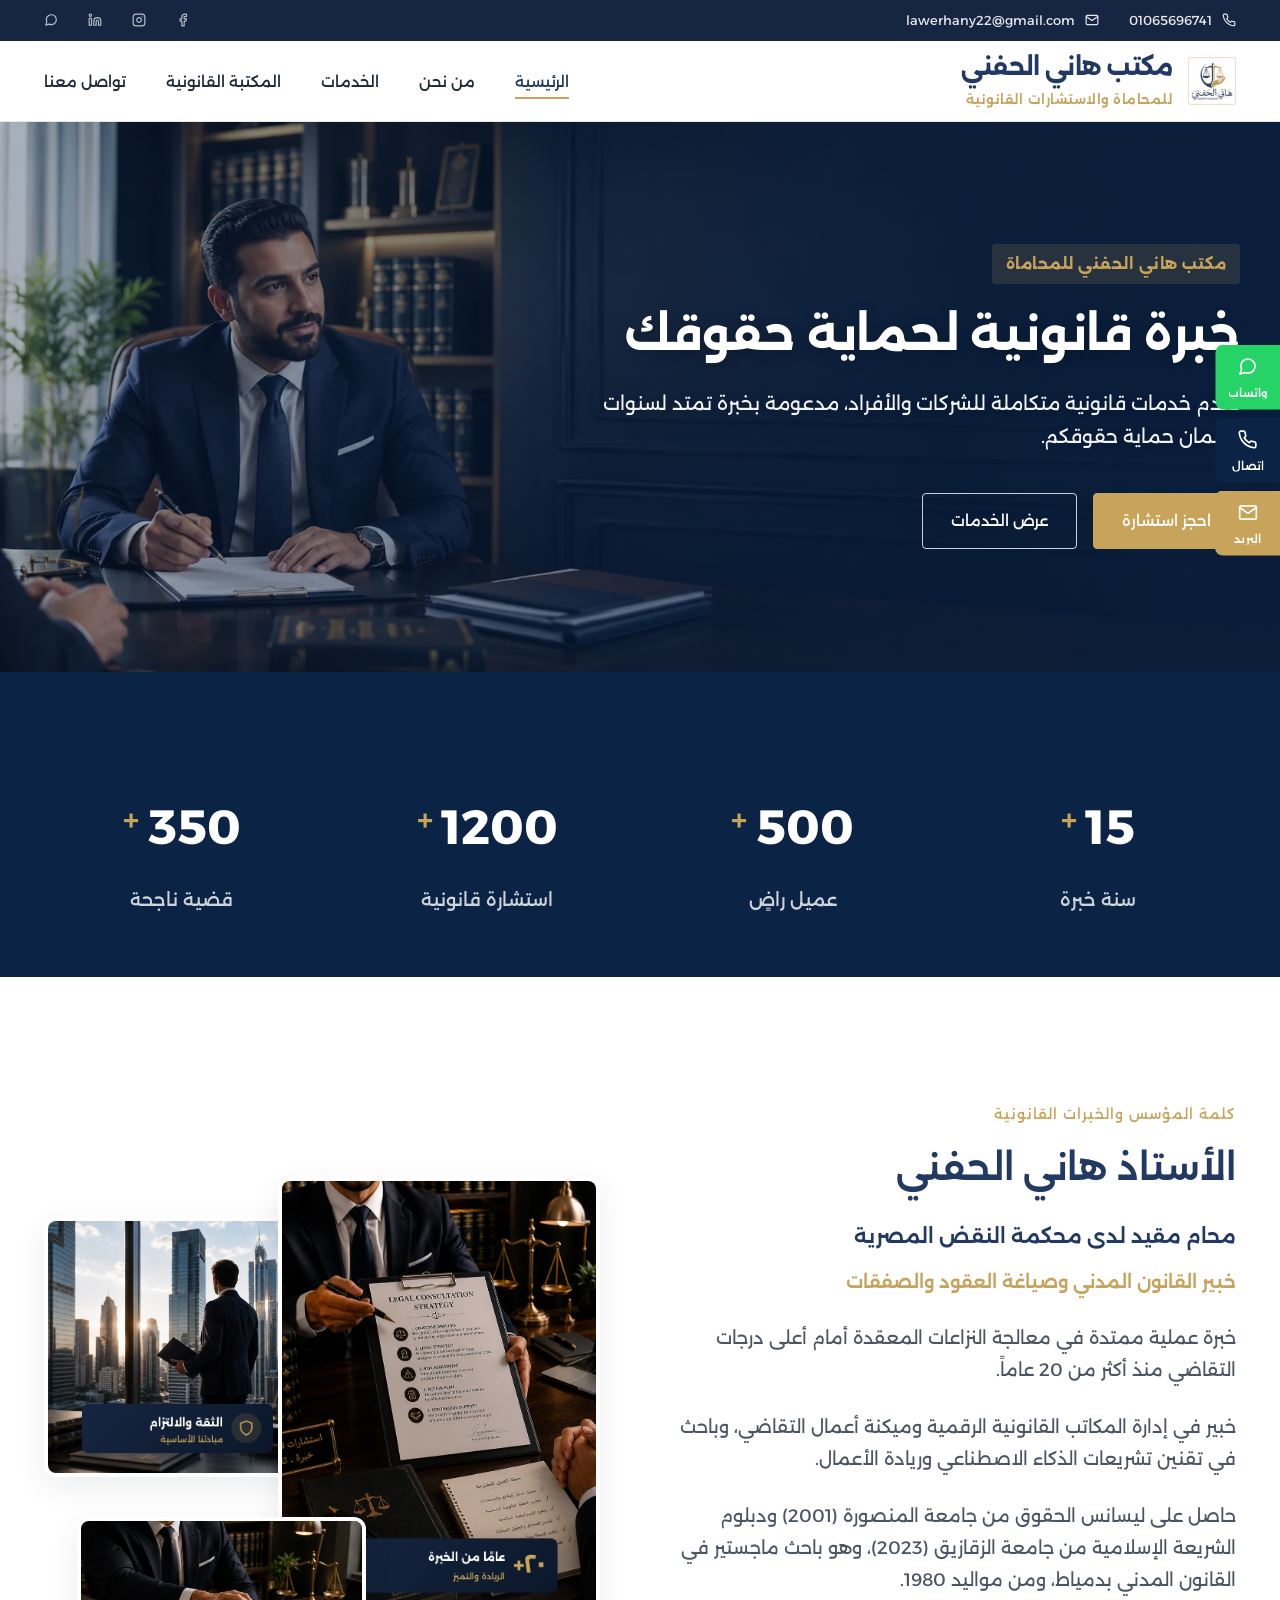
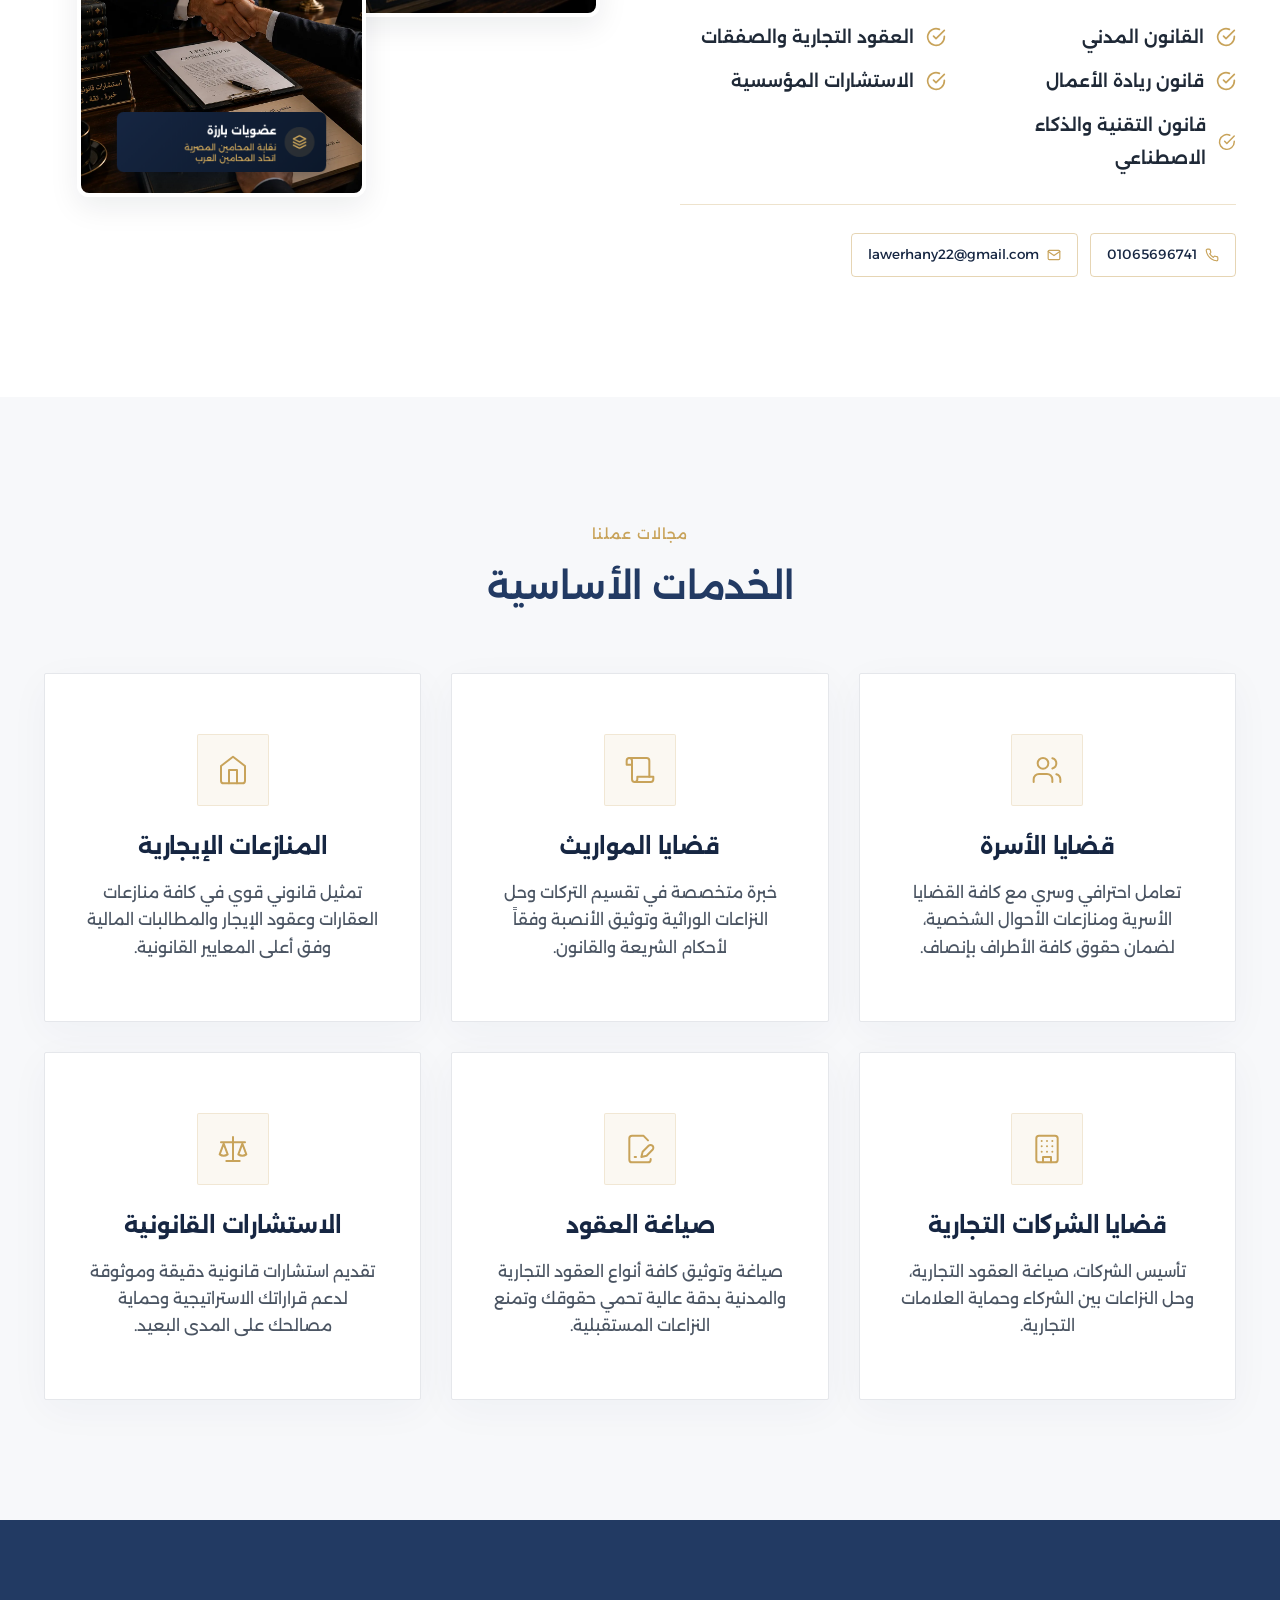
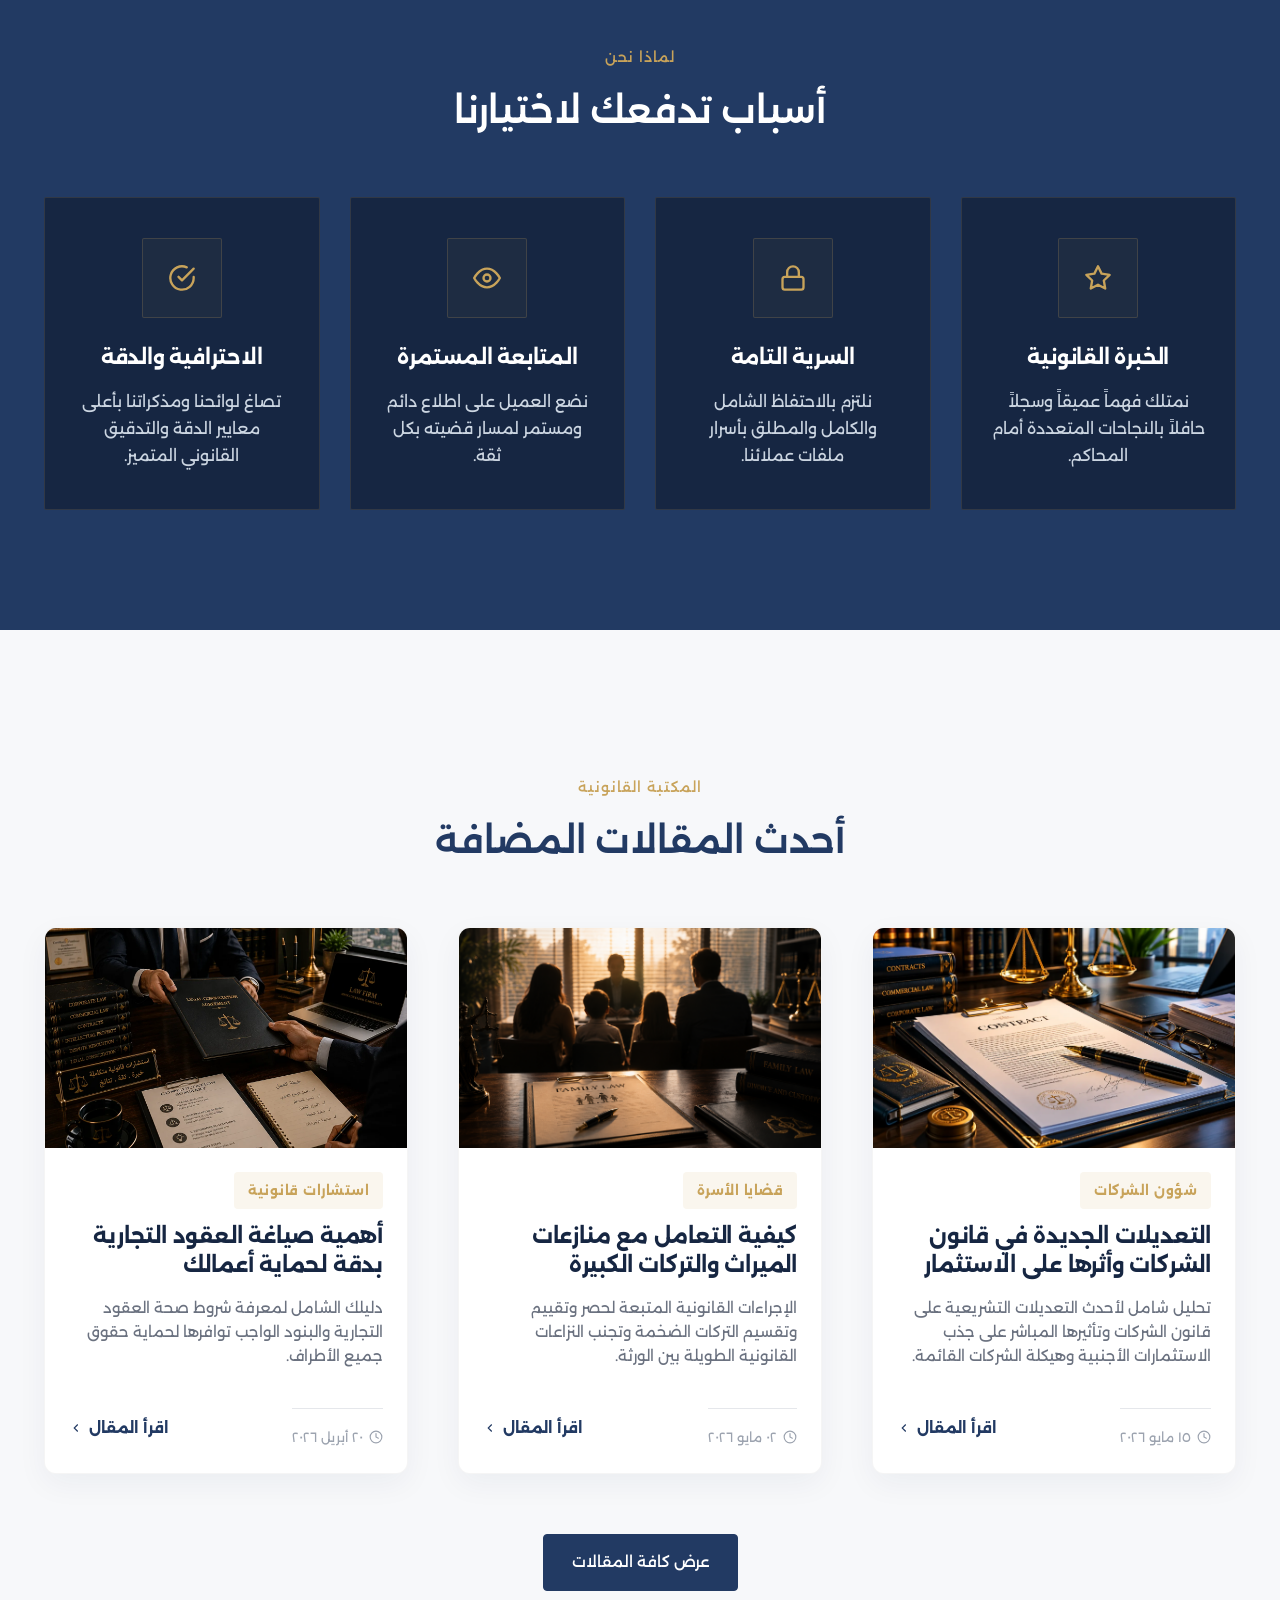
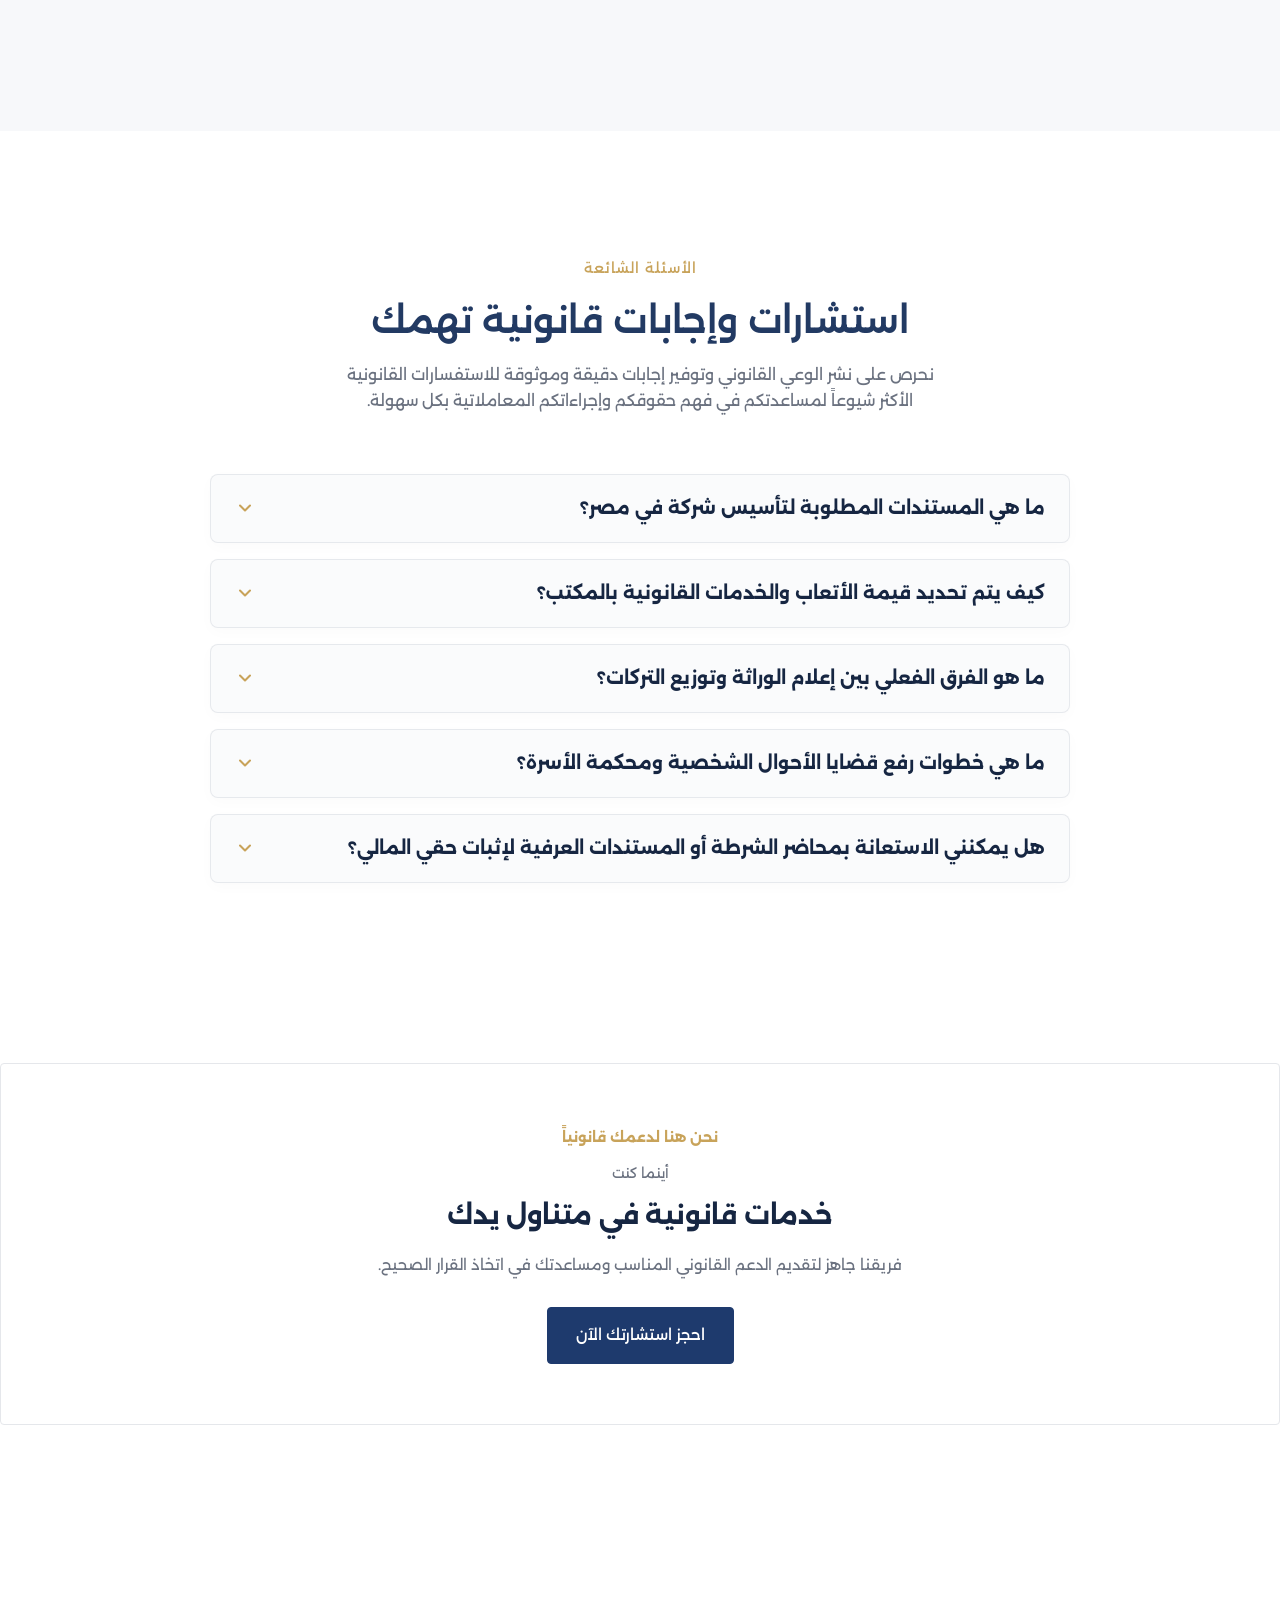
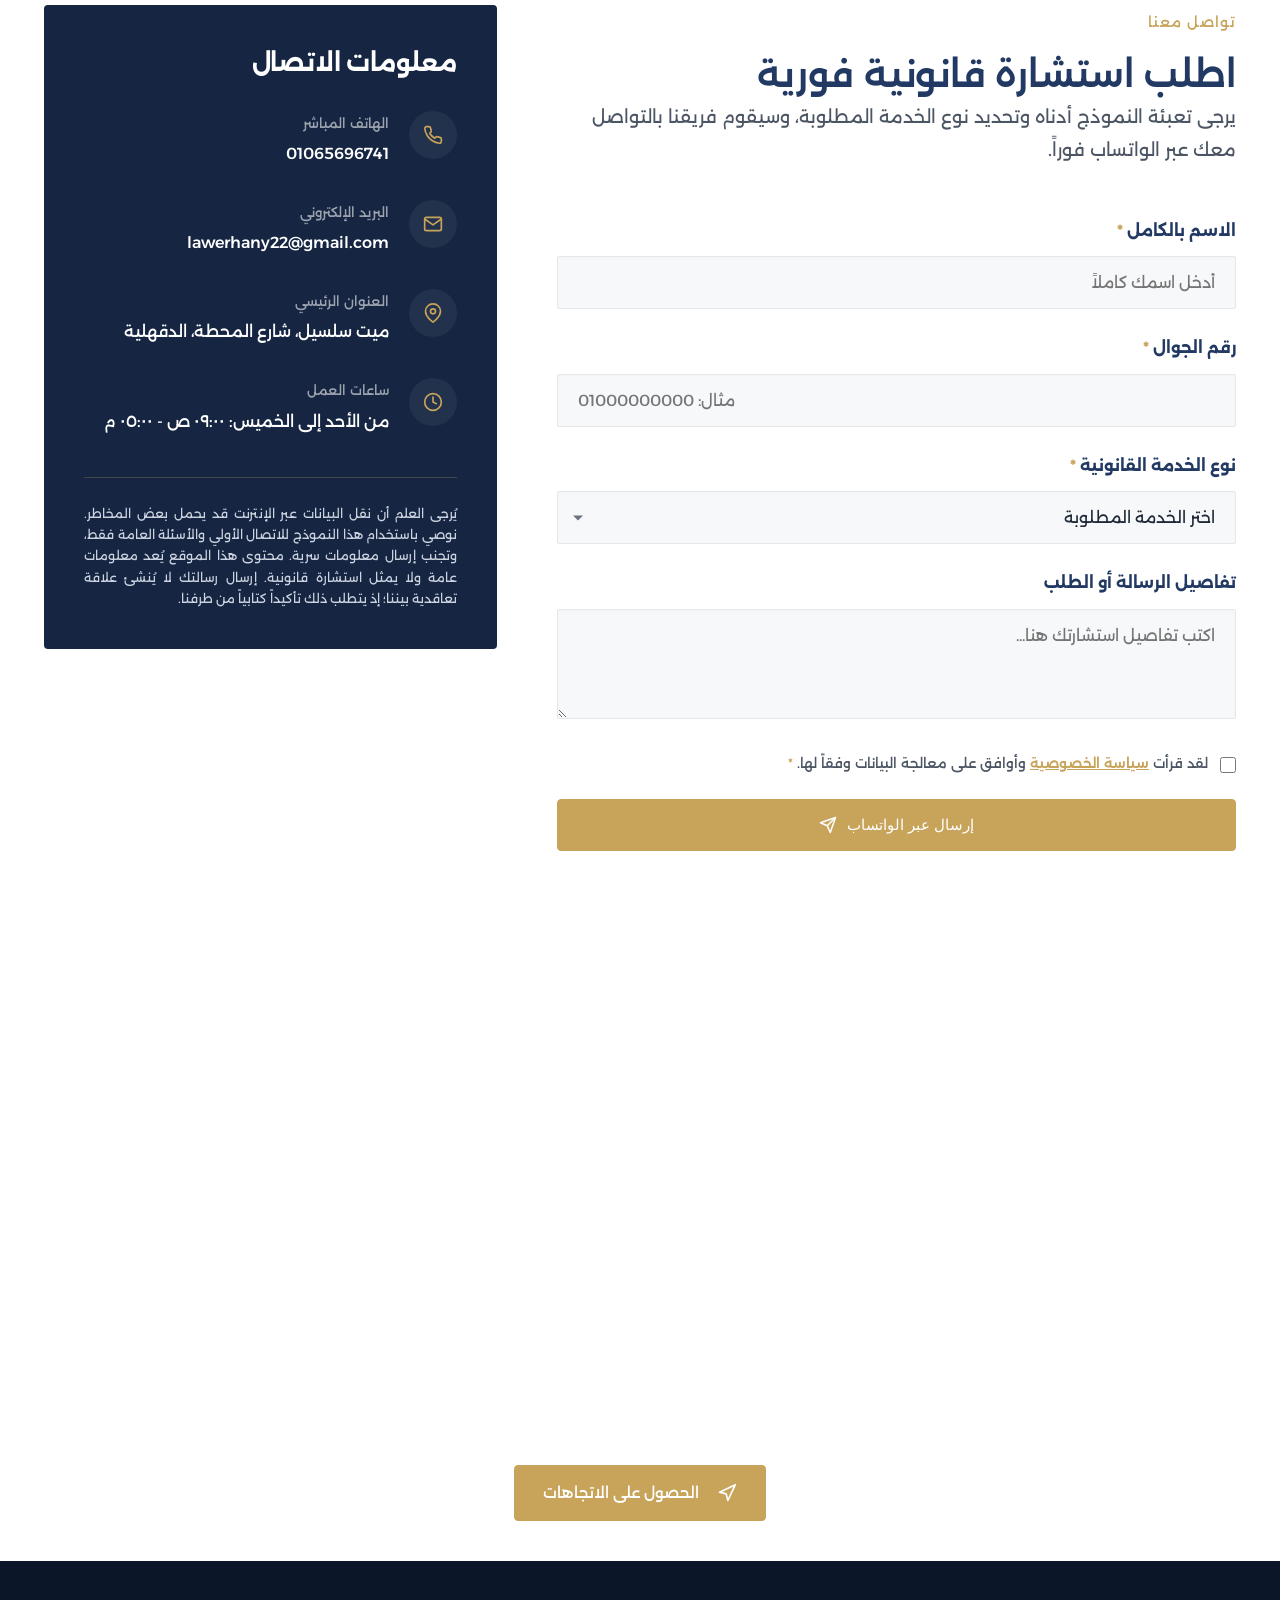
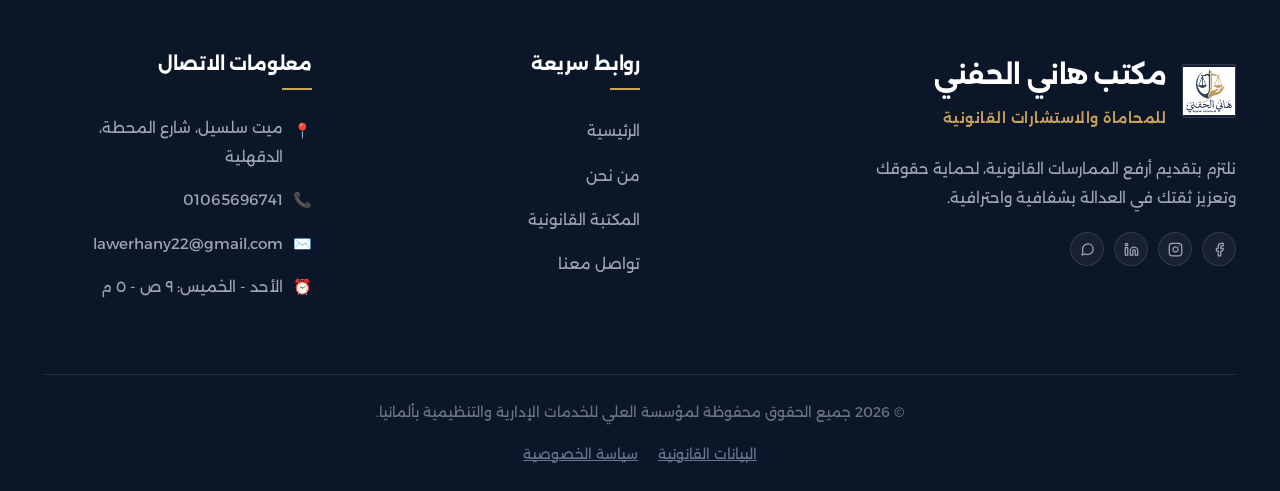
==== commit 09bce849: "Add files via upload" ====
--- a/index.html
+++ b/index.html
@@ -180,16 +180,22 @@
       content="https://www.HanyElhefny.de/assets/images/seo/og-image.webp"
     />
 
+    <!-- Preload first hero image -->
+    <link rel="preload" href="assets/images/home/hero-slide-1.webp" as="image">
     <!-- Google Fonts: Alexandria for premium Arabic typography -->
     <link rel="preconnect" href="https://fonts.googleapis.com" />
     <link rel="preconnect" href="https://fonts.gstatic.com" crossorigin />
     <link
       href="https://fonts.googleapis.com/css2?family=Alexandria:wght@300;400;500;600;700;800&display=swap"
       rel="stylesheet"
+      media="print" onload="this.media='all'"
     />
-
-    <link rel="stylesheet" href="css/style.css" />
-    <link rel="stylesheet" href="css/responsive.css" />
+    <noscript>
+      <link rel="stylesheet" href="https://fonts.googleapis.com/css2?family=Alexandria:wght@300;400;500;600;700;800&display=swap">
+    </noscript>
+
+    <link rel="stylesheet" href="css/style.min.css" />
+    <link rel="stylesheet" href="css/responsive.min.css" />
   </head>
   <body>
     <!-- TOP BAR -->
@@ -328,8 +334,8 @@
       <div class="container header-inner">
         <a href="#home" class="logo">
           <div class="logo-icon">
-            <img src="assets/images/logo/logo.webp" alt="مكتب هاني الحفني" width="auto" height="auto" style="object-fit: contain;">
-          </div>
+              <img src="assets/images/logo/logo.webp" alt="مكتب هاني الحفني" width="48" height="48" style="object-fit: contain;" decoding="async">
+            </div>
           <div class="logo-text">
             <h1>مكتب هاني الحفني</h1>
             <span>للمحاماة والاستشارات القانونية</span>
@@ -365,6 +371,7 @@
       </div>
     </header>
 
+    <main>
     <!-- HERO SECTION -->
     <section class="hero-slider-section" id="home">
       <div class="hero-slider" id="heroSlider">
@@ -386,6 +393,7 @@
               </p>
               <div class="hero-actions">
                 <a href="#contact" class="btn hero-btn-primary">احجز استشارة</a>
+                <a href="#services" class="btn hero-btn-secondary">عرض الخدمات</a>
               </div>
             </div>
           </div>
@@ -411,6 +419,7 @@
               </p>
               <div class="hero-actions">
                 <a href="#contact" class="btn hero-btn-primary">احجز استشارة</a>
+                <a href="#services" class="btn hero-btn-secondary">عرض الخدمات</a>
               </div>
             </div>
           </div>
@@ -420,7 +429,7 @@
         <div
           class="hero-slide"
           style="
-            background-image: url(&quot;assets/images/home/hero-slide-3.png&quot;);
+            background-image: url(&quot;assets/images/home/hero-slide-3.webp&quot;);
           "
         >
           <div class="slide-overlay"></div>
@@ -434,6 +443,7 @@
               </p>
               <div class="hero-actions">
                 <a href="#contact" class="btn hero-btn-primary">احجز استشارة</a>
+                <a href="#services" class="btn hero-btn-secondary">عرض الخدمات</a>
               </div>
             </div>
           </div>
@@ -443,7 +453,7 @@
         <div
           class="hero-slide"
           style="
-            background-image: url(&quot;assets/images/home/hero-slide-4.png&quot;);
+            background-image: url(&quot;assets/images/home/hero-slide-4.webp&quot;);
           "
         >
           <div class="slide-overlay"></div>
@@ -457,6 +467,7 @@
               </p>
               <div class="hero-actions">
                 <a href="#contact" class="btn hero-btn-primary">احجز استشارة</a>
+                <a href="#services" class="btn hero-btn-secondary">عرض الخدمات</a>
               </div>
             </div>
           </div>
@@ -661,18 +672,19 @@
 
             <!-- About Section CTA buttons -->
             <div class="about-ctas">
+              <div class="about-cta-horizontal-divider"></div>
               <a href="tel:01065696741" class="about-cta-btn about-cta-phone">
                 <svg width="20" height="20" viewBox="0 0 24 24" fill="none" stroke="currentColor" stroke-width="2" stroke-linecap="round" stroke-linejoin="round">
                   <path d="M22 16.92v3a2 2 0 0 1-2.18 2 19.79 19.79 0 0 1-8.63-3.07 19.5 19.5 0 0 1-6-6 19.79 19.79 0 0 1-3.07-8.67A2 2 0 0 1 4.11 2h3a2 2 0 0 1 2 1.72 12.84 12.84 0 0 0 .7 2.81 2 2 0 0 1-.45 2.11L8.09 9.91a16 16 0 0 0 6 6l1.27-1.27a2 2 0 0 1 2.11-.45 12.84 12.84 0 0 0 2.81.7A2 2 0 0 1 22 16.92z"></path>
                 </svg>
-                <span>هاتف: 01065696741</span>
+                <span>01065696741</span>
               </a>
               <a href="mailto:lawerhany22@gmail.com" class="about-cta-btn about-cta-email">
                 <svg width="20" height="20" viewBox="0 0 24 24" fill="none" stroke="currentColor" stroke-width="2" stroke-linecap="round" stroke-linejoin="round">
                   <path d="M4 4h16c1.1 0 2 .9 2 2v12c0 1.1-.9 2-2 2H4c-1.1 0-2-.9-2-2V6c0-1.1.9-2 2-2z"></path>
                   <polyline points="22,6 12,13 2,6"></polyline>
                 </svg>
-                <span>بريد: lawerhany22@gmail.com</span>
+                <span>lawerhany22@gmail.com</span>
               </a>
             </div>
           </div>
@@ -685,6 +697,10 @@
                   alt="الأستاذ هاني الحفني - مؤسس المكتب"
                   class="about-img-el"
                   referrerPolicy="no-referrer"
+                  loading="lazy"
+                  decoding="async"
+                  width="400"
+                  height="500"
                 />
                 <!-- Experience Badge (٢٠+ عامًا من الخبرة) -->
                 <div class="about-experience-badge">
@@ -704,6 +720,10 @@
                   alt="مكتب الاستشارات القانونية"
                   class="about-img-el"
                   referrerPolicy="no-referrer"
+                  loading="lazy"
+                  decoding="async"
+                  width="350"
+                  height="250"
                 />
                 <!-- Elegant Trust / Security Badge ("الثقة والالتزام") -->
                 <div class="about-overlay-badge">
@@ -734,6 +754,10 @@
                   alt="فريق مكتب هاني الحفني للمحاماة"
                   class="about-img-el"
                   referrerPolicy="no-referrer"
+                  loading="lazy"
+                  decoding="async"
+                  width="350"
+                  height="250"
                 />
                 <!-- Third Badge: عضويات بارزة -->
                 <div class="about-association-badge">
@@ -1406,10 +1430,6 @@
 
     <!-- LOCATION MAP SECTION -->
     <section class="section map-section" id="location">
-      <div class="map-header center">
-        <h2 class="map-title">موقع المكتب</h2>
-        <p class="map-subtitle">يمكنكم زيارة المكتب أو التواصل معنا مباشرة.</p>
-      </div>
       <div class="map-container">
         <iframe
           src="https://www.google.com/maps/embed?pb=!1m18!1m12!1m3!1d13813.064501255562!2d31.233334!3d30.044420!2m3!1f0!2f0!3f0!3m2!1i1024!2i768!4f13.1!3m3!1m2!1s0x14584092b3c2cbb9%3A0xc6ad5cbca22c452e!2sDowntown%20Cairo%2C%20Cairo%20Governorate!5e0!3m2!1sen!2seg!4v1689269502742!5m2!1sen!2seg"
@@ -1441,6 +1461,7 @@
         </div>
       </div>
     </section>
+    </main>
 
     <!-- FOOTER -->
     <footer class="main-footer">
@@ -1449,7 +1470,7 @@
           <div class="footer-col brand-col">
             <div class="footer-logo">
               <div class="logo-icon">
-                <img src="assets/images/logo/logo.webp" alt="مكتب هاني الحفني" width="auto" height="auto" style="object-fit: contain;">
+                <img src="assets/images/logo/logo.webp" alt="مكتب هاني الحفني" width="48" height="48" style="object-fit: contain;" decoding="async">
               </div>
               <div class="logo-text">
                 <div class="footer-logo-title">مكتب هاني الحفني</div>
@@ -1522,7 +1543,7 @@
     </footer>
 
     <!-- SCRIPTS -->
-    <script src="js/articles.js"></script>
-    <script src="js/main.js"></script>
+    <script src="js/articles.js" defer></script>
+    <script src="js/main.js" defer></script>
   </body>
 </html>
--- a/css/style.min.css
+++ b/css/style.min.css
@@ -0,0 +1 @@
+:root{--primary:#223a63;--primary-light:#2c4a7d;--primary-dark:#162642;--secondary:#c8a35a;--secondary-hover:#b5924d;--bg-white:#ffffff;--bg-light:#f7f8fa;--text-main:#1f2937;--text-body:#4b5563;--text-muted:#6b7280;--border-color:#e5e7eb;--radius-sm:2px;--radius-md:4px;--radius-lg:8px;--shadow-sm:0 1px 3px rgba(0, 0, 0, 0.05);--shadow-md:0 4px 6px -1px rgba(0, 0, 0, 0.05),0 2px 4px -1px rgba(0, 0, 0, 0.03);--shadow-lg:0 10px 25px -5px rgba(34, 58, 99, 0.1),0 8px 10px -6px rgba(34, 58, 99, 0.1);--transition:all 0.4s cubic-bezier(0.16, 1, 0.3, 1)}*{margin:0;padding:0;box-sizing:border-box}html{scroll-behavior:smooth;scroll-padding-top:90px}body{font-family:Alexandria,-apple-system,BlinkMacSystemFont,"Segoe UI",Roboto,sans-serif;background-color:var(--bg-white);color:var(--text-main);line-height:1.9;font-size:17px;font-weight:400;overflow-x:hidden;-webkit-font-smoothing:antialiased;-moz-osx-font-smoothing:grayscale}h1,h2,h3,h4,h5,h6{color:var(--primary-dark);font-weight:700;line-height:1.5;letter-spacing:-.2px}a{color:var(--primary);text-decoration:none;transition:var(--transition)}img{max-width:100%;height:auto;display:block}.container{width:100%;max-width:1240px;margin:0 auto;padding:0 24px}.bg-light{background-color:var(--bg-light)}.bg-primary{background-color:var(--primary);color:#fff}.section{padding:120px 0}.section-header{margin-bottom:60px}.section-header.center{text-align:center}.section-subtitle{display:inline-block;color:var(--secondary);font-size:14px;font-weight:500;text-transform:uppercase;letter-spacing:1px;margin-bottom:12px}.section-title{font-size:36px;color:var(--primary);font-weight:600;letter-spacing:-.2px}.section-header.light .section-title{color:#fff}.btn{display:inline-flex;align-items:center;justify-content:center;gap:10px;padding:13px 28px;border-radius:4px;font-size:15px;font-weight:500;cursor:pointer;transition:all .3s ease;border:1px solid transparent;text-decoration:none}.btn-primary{background-color:var(--secondary);color:#fff;border-color:var(--secondary);box-shadow:none}.btn-primary:hover{background-color:var(--secondary-hover);border-color:var(--secondary-hover);color:#fff;transform:none;box-shadow:none}.btn-outline{background-color:transparent;border-color:rgba(255,255,255,.8);color:#fff}.btn-outline:hover{background-color:#fff;color:var(--primary-dark);border-color:#fff;transform:none}.top-bar{background-color:var(--primary-dark);color:#e5e7eb;font-size:13px;padding:8px 0}.top-bar-inner{display:flex;justify-content:space-between;align-items:center}.top-contacts,.top-socials{display:flex;align-items:center;gap:30px}.top-contacts a{color:#e5e7eb;display:flex;align-items:center;gap:10px;transition:var(--transition)}.top-socials a{color:rgba(255,255,255,.7);display:flex;align-items:center;transition:var(--transition)}.top-contacts a:hover,.top-socials a:hover{color:var(--secondary)}.main-header{background-color:var(--bg-white);border-bottom:1px solid var(--border-color);position:sticky;top:0;z-index:1000;transition:var(--transition)}.main-header.scrolled{box-shadow:var(--shadow-sm);border-bottom-color:transparent}.header-inner{display:flex;justify-content:space-between;align-items:center;height:80px;transition:var(--transition)}.main-header.scrolled .header-inner{height:70px}.logo{display:flex;align-items:center;gap:16px;text-decoration:none}.logo-icon{display:flex;align-items:center;justify-content:center;width:48px;height:48px;background-color:#fcfbfa;color:var(--secondary);border-radius:var(--radius-sm);border:1px solid rgba(200,163,90,.3)}.logo-icon img{width:auto;height:auto;max-width:100%;max-height:100%;object-fit:contain}.logo-text{display:flex;flex-direction:column}.logo-text h1{font-size:24px;color:var(--primary);font-weight:700;letter-spacing:-.5px;margin-bottom:2px}.logo-text span{font-size:13px;color:var(--secondary);font-weight:600;letter-spacing:.5px}.main-nav ul{list-style:none;display:flex;align-items:center;gap:40px}.main-nav a{color:var(--text-main);font-size:15px;font-weight:500;position:relative;padding:8px 0}.main-nav a::after{content:"";position:absolute;bottom:0;right:50%;transform:translateX(50%);width:0;height:2px;background-color:var(--secondary);transition:all .3s ease;opacity:0}.main-nav a.active,.main-nav a:hover{color:var(--primary)}.main-nav a.active::after,.main-nav a:hover::after{width:100%;opacity:1}.mobile-menu-btn{display:none;background:0 0;border:none;color:var(--primary);cursor:pointer}.hero-slider-section{position:relative;min-height:500px;background-color:#0b2345;overflow:hidden}@media (min-width:1025px){.hero-slider-section{min-height:600px}.hero-container-slider{min-height:600px}}.hero-slider{width:100%;min-height:100%;position:relative}.hero-slide{position:absolute;top:0;left:0;width:100%;min-height:100%;opacity:0;visibility:hidden;transition:opacity .8s ease,visibility .8s ease;display:flex;align-items:center;background-size:cover;background-position:center center;background-repeat:no-repeat}.hero-slide.active{opacity:1;visibility:visible}.slide-mobile-bg{display:none}.slide-overlay{display:block;position:absolute;top:0;left:0;width:100%;height:100%;background:linear-gradient(to left,rgba(11,35,69,.8) 0,rgba(11,35,69,.35) 100%);z-index:1}.hero-container-slider{position:relative;z-index:2;display:grid;grid-template-columns:1fr;align-items:center;gap:80px;min-height:550px;padding:80px 0;max-width:1200px;margin:0 auto;width:100%}.hero-text-content{max-width:650px}.hero-subtitle{display:inline-block;color:#c8a35a;font-weight:700;font-size:15px;margin-bottom:20px;letter-spacing:.5px;padding:6px 14px;background-color:rgba(200,163,90,.15);border-radius:4px}.hero-title{font-size:46px;font-weight:700;color:#fff;line-height:1.3;margin-bottom:24px;text-shadow:0 4px 15px rgba(0,0,0,.2)}.hero-text{font-size:19px;color:rgba(255,255,255,.95);line-height:1.7;margin-bottom:40px;text-shadow:0 2px 10px rgba(0,0,0,.1)}.hero-actions{display:flex;gap:16px}.slide-outline-btn{background:0 0!important;border:1px solid #fff!important;color:#fff!important}.slide-outline-btn:hover{background:#fff!important;color:#0b2345!important}.hero-btn-primary{background-color:var(--secondary);border-color:var(--secondary);color:#fff;padding:13px 28px;border-radius:4px;font-weight:500;font-size:15px;transition:all .3s ease}.hero-btn-primary:hover{background-color:var(--secondary-hover);border-color:var(--secondary-hover);color:#fff}.hero-btn-secondary{background-color:transparent;color:#fff;border:1px solid rgba(255,255,255,.8);padding:13px 28px;border-radius:4px;font-weight:500;font-size:15px;transition:all .3s ease}.hero-btn-secondary:hover{background-color:#fff;color:var(--primary-dark);border-color:#fff}.hero-btn-outline{background-color:transparent;color:#fff;border:1px solid rgba(255,255,255,.8);padding:13px 28px;border-radius:4px;font-weight:500;font-size:15px;transition:all .3s ease}.hero-btn-outline:hover{background-color:#fff;color:var(--primary-dark);border-color:#fff}.hero-image-wrapper{position:relative;border-radius:12px;overflow:hidden;box-shadow:0 20px 40px rgba(0,0,0,.3)}.hero-img{width:100%;height:480px;object-fit:cover;display:block}.slider-dots{position:absolute;bottom:30px;left:50%;transform:translateX(-50%);display:flex;gap:12px;z-index:10}.slider-dot{width:12px;height:12px;border-radius:50%;background:rgba(255,255,255,.3);cursor:pointer;transition:all .3s ease}.slider-dot.active{background:var(--primary);width:24px;border-radius:6px}.hero-image-content{height:100%;width:100%;position:relative}.hero-image-wrapper{position:relative;height:80%;width:100%;border-radius:var(--radius-md);overflow:hidden;box-shadow:0 20px 40px rgba(15,24,43,.1)}.hero-img{width:100%;height:100%;object-fit:cover}.about-grid{display:grid;grid-template-columns:1fr 1fr;gap:80px;align-items:center}.about-text{margin-bottom:24px;font-size:18px;color:var(--text-body);line-height:1.8}.stats-grid{display:grid;grid-template-columns:1fr 1fr;gap:30px;margin-top:50px;padding-top:50px;border-top:1px solid var(--border-color)}.stat-number{font-size:56px;font-weight:700;color:var(--secondary);line-height:1;margin-bottom:8px;font-family:inherit;letter-spacing:-1px}.stat-text{font-weight:700;font-size:18px;color:var(--primary)}.about-image-wrapper{position:relative}.about-asym-composition{position:relative;width:100%;height:620px}.about-img-container{position:absolute;overflow:hidden;border-radius:12px;box-shadow:0 10px 30px rgba(11,23,39,.08);border:4px solid var(--bg-white);transition:all .4s cubic-bezier(.16, 1, .3, 1);z-index:1}.about-img-container:hover{transform:translateY(-10px) scale(1.03);z-index:8!important;border-color:var(--secondary)!important;box-shadow:0 25px 50px rgba(191,163,102,.35)}.about-img-main{top:0;right:0;width:58%;height:440px;z-index:3}.about-img-secondary{top:40px;left:0;width:48%;height:260px;z-index:1;bottom:auto}.about-img-tertiary{bottom:0;left:6%;width:52%;height:280px;z-index:4;display:block}.about-img-el{width:100%;height:100%;object-fit:cover;display:block}.about-association-badge,.about-experience-badge,.about-overlay-badge{position:absolute;bottom:15px;right:15px;left:15px;z-index:10;background:linear-gradient(135deg,var(--primary-dark) 0,#0c182a 100%)!important;color:#fff!important;padding:10px 14px!important;border-radius:8px!important;box-shadow:0 10px 25px rgba(11,23,39,.4)!important;display:flex!important;align-items:center!important;gap:10px!important;direction:rtl!important;transition:transform .4s cubic-bezier(.16, 1, .3, 1),opacity .4s ease!important}.about-img-container:hover .about-association-badge,.about-img-container:hover .about-experience-badge,.about-img-container:hover .about-overlay-badge{transform:translateY(52px)!important}.exp-badge-circles{display:flex;align-items:center;gap:10px}.exp-number{font-size:26px;font-weight:800;color:var(--secondary);font-family:inherit;line-height:1}.exp-text{display:flex;flex-direction:column}.exp-title{font-size:13px;font-weight:700;color:#fff;white-space:nowrap}.exp-subtitle{font-size:10px;color:var(--secondary);font-weight:500;margin-top:1px;white-space:nowrap}.about-association-badge,.about-overlay-badge{min-width:auto}.badge-icon{background-color:rgba(200,163,90,.15);border-radius:50%;width:36px;height:36px;display:flex;align-items:center;justify-content:center;flex-shrink:0}.badge-text{display:flex;flex-direction:column}.badge-title{font-size:13px;font-weight:700;color:#fff;margin-bottom:1px}.badge-desc{font-size:10px;color:var(--secondary);font-weight:500;line-height:1.3}.about-ctas{display:flex;gap:12px;margin-top:28px;flex-wrap:wrap;align-items:center;flex-direction:row}.about-cta-horizontal-divider{width:100%;height:1px;background-color:var(--secondary);opacity:.3;margin-bottom:16px}.about-cta-btn{display:inline-flex;align-items:center;justify-content:center;gap:8px;padding:8px 16px;border-radius:4px;font-weight:400;font-size:13.5px;color:var(--primary-dark)!important;border:1px solid rgba(200,163,90,.45)!important;background-color:transparent!important;box-shadow:none!important;transition:all .3s ease;text-decoration:none;font-family:Alexandria,sans-serif;cursor:pointer}.about-cta-btn:hover{border-color:rgba(200,163,90,.9)!important;background-color:rgba(200,163,90,.05)!important;transform:none!important}.about-cta-btn svg{width:14px!important;height:14px!important;color:var(--secondary)!important;flex-shrink:0}@media (max-width:767px){.about-ctas{flex-direction:column;gap:10px;width:100%}.about-cta-btn{display:flex;width:100%;padding:11px 18px}}.services-grid{display:grid;grid-template-columns:repeat(3,1fr);gap:30px}.service-card{background-color:var(--bg-white);padding:60px 40px;border-radius:var(--radius-sm);box-shadow:0 10px 40px rgba(34,58,99,.04);transition:all .4s ease;border:1px solid var(--border-color);position:relative;overflow:hidden;display:flex;flex-direction:column;align-items:center;text-align:center;height:100%}.service-card.outline{background-color:transparent;border-color:var(--primary-light);box-shadow:none}.service-card::after{content:"";position:absolute;bottom:0;right:0;width:0;height:4px;background-color:var(--secondary);transition:var(--transition)}.service-card:hover{box-shadow:0 20px 40px rgba(34,58,99,.08);transform:translateY(-8px);border-color:rgba(200,163,90,.4)}.service-card.outline:hover{background-color:var(--bg-white);border-color:transparent}.service-card:hover::after{width:100%}.service-icon{width:72px;height:72px;background-color:rgba(200,163,90,.08);color:var(--secondary);border-radius:var(--radius-sm);display:flex;align-items:center;justify-content:center;margin-bottom:24px;transition:var(--transition);border:1px solid rgba(200,163,90,.2)}.service-card:hover .service-icon{background-color:var(--secondary);color:#fff}.service-title{font-size:22px;margin-bottom:16px;font-weight:700}.service-desc{color:var(--text-body);font-size:16px;line-height:1.7}.features-grid{display:grid;grid-template-columns:repeat(4,1fr);gap:30px}.feature-item{text-align:center;padding:40px 30px;background-color:var(--primary-dark);border-radius:var(--radius-sm);border:1px solid rgba(200,163,90,.15);transition:var(--transition);position:relative;overflow:hidden}.feature-item::before{content:"";position:absolute;top:0;left:0;width:100%;height:3px;background-color:var(--secondary);transform:scaleX(0);transition:var(--transition);transform-origin:right}.feature-item:hover{background-color:#121e36;transform:translateY(-8px);box-shadow:0 10px 30px rgba(0,0,0,.2);border-color:rgba(200,163,90,.3)}.feature-item:hover::before{transform:scaleX(1)}.feature-icon{width:80px;height:80px;margin:0 auto 24px;color:var(--secondary);display:flex;align-items:center;justify-content:center;background-color:rgba(200,163,90,.05);border-radius:var(--radius-sm);border:1px solid rgba(200,163,90,.2);transition:var(--transition)}.feature-item:hover .feature-icon{background-color:var(--secondary);color:#fff;border-color:transparent}.feature-title{color:#fff;margin-bottom:16px;font-size:20px;font-weight:700}.feature-text{color:#cbd5e1;font-size:16px;line-height:1.7}.articles{padding:140px 0}.articles-grid{display:grid;grid-template-columns:repeat(3,1fr);gap:50px;margin-top:60px;margin-bottom:60px}.article-card{background-color:var(--bg-white);border-radius:12px;overflow:hidden;border:1px solid rgba(0,0,0,.04);box-shadow:0 10px 30px rgba(11,35,69,.05);transition:all .4s cubic-bezier(.25, .8, .25, 1);height:100%;display:flex;flex-direction:column}.article-card:hover{box-shadow:0 20px 40px rgba(11,35,69,.12);transform:translateY(-8px);border-color:rgba(200,163,90,.2)}.article-img{height:220px;overflow:hidden;position:relative;background-color:#f3f4f6}.article-img img{width:100%;height:100%;object-fit:cover;transition:transform .6s cubic-bezier(.16, 1, .3, 1)}.article-card:hover .article-img img{transform:scale(1.08)}.article-content{padding:24px 24px;flex-grow:1;display:flex;flex-direction:column}.article-category{color:var(--secondary);font-size:13px;font-weight:700;text-transform:uppercase;margin-bottom:12px;display:inline-block;padding:6px 14px;background-color:rgba(200,163,90,.1);border-radius:4px;align-self:flex-start;letter-spacing:.5px}.article-title{font-size:21px;margin-bottom:16px;line-height:1.4;font-weight:700;color:var(--primary-dark);transition:var(--transition)}.article-card:hover .article-title{color:var(--secondary)}.article-desc{font-size:15px;color:#6b7280;margin-bottom:24px;flex-grow:1;line-height:1.6}.read-more-link{color:var(--primary);font-weight:700;font-size:15px;display:inline-flex;align-items:center;gap:6px;text-decoration:none;transition:all .3s ease}.read-more-link svg{transition:transform .3s ease}.read-more-link:hover{color:var(--secondary)}.read-more-link:hover svg{transform:translateX(-5px)}.article-date{font-size:13px;color:#9ca3af;display:flex;align-items:center;gap:6px;border-top:1px solid var(--border-color);padding-top:16px}.view-all-articles-wrapper{text-align:center;margin-top:60px}.view-all-articles-btn{background-color:var(--primary);color:#fff;border:1px solid var(--primary);padding:13px 28px;border-radius:4px;font-size:15px;font-weight:500;transition:all .3s ease;display:inline-flex;align-items:center;justify-content:center;box-shadow:none}.view-all-articles-btn:hover{background-color:var(--secondary);border-color:var(--secondary);color:#fff;transform:none;box-shadow:none}.article-hero{background-color:var(--primary-dark);background-size:cover;background-position:center;position:relative;display:flex;align-items:center;justify-content:center;min-height:480px;padding:120px 0 100px;text-align:center;color:#fff;margin-bottom:50px;overflow:hidden}.article-hero::before{content:"";position:absolute;top:0;left:0;right:0;bottom:0;background-image:radial-gradient(at top right,rgba(200,163,90,.15) 0,transparent 55%),radial-gradient(at bottom left,rgba(11,23,39,.8) 0,rgba(11,23,39,.98) 100%),linear-gradient(180deg,rgba(16,29,48,.65) 0,rgba(11,23,39,.92) 100%);backdrop-filter:blur(2px);-webkit-backdrop-filter:blur(2px);z-index:1}.article-hero::after{content:"";position:absolute;bottom:0;left:0;right:0;height:5px;background:linear-gradient(90deg,var(--primary) 0,var(--secondary) 50%,var(--primary) 100%);z-index:2}.article-hero .container{position:relative;z-index:2;max-width:950px;display:flex;flex-direction:column;align-items:center;justify-content:center;text-align:center;margin:0 auto;padding:0 24px}.article-category-badge{display:inline-flex!important;align-items:center;justify-content:center;background:linear-gradient(135deg,#d4af37 0,#bfa366 100%)!important;color:#0b1727!important;font-family:Alexandria,sans-serif!important;padding:8px 24px!important;border-radius:50px!important;font-size:13px!important;font-weight:700!important;letter-spacing:.5px!important;margin-bottom:28px!important;text-transform:uppercase!important;box-shadow:0 4px 20px rgba(191,163,102,.3)!important;border:1px solid rgba(255,255,255,.2)!important}.article-hero h1{font-size:42px;margin-bottom:24px;font-weight:800;line-height:1.45;color:#fff;max-width:850px;text-shadow:0 4px 25px rgba(0,0,0,.6);letter-spacing:-.5px}.article-hero .meta-info{font-size:14px;font-weight:500;color:#cbd5e1;display:flex;align-items:center;justify-content:center;gap:16px;margin-top:10px}.article-body-container{display:flex;gap:50px;align-items:flex-start;flex-wrap:wrap;max-width:1200px;margin:0 auto;padding:50px 24px 90px}.article-main-content{flex:1;min-width:320px}.article-body{font-size:18.5px;line-height:2;font-weight:400;color:#1e293b;text-align:justify}.article-body p{margin-bottom:26px;color:#1e293b;font-size:18.5px;line-height:2}.article-body>p:first-of-type{font-size:21px;line-height:1.95;color:#0f172a;font-weight:500;border-right:3px solid var(--secondary);padding-right:18px;margin-bottom:32px}.article-body h2{font-size:26px;color:var(--primary-dark);margin:54px 0 24px;font-weight:700;line-height:1.4;border-bottom:1px solid rgba(200,163,90,.2);padding-bottom:16px;position:relative}.article-body h2::after{content:"";position:absolute;bottom:-1px;right:0;width:80px;height:3px;background-color:var(--secondary);border-radius:2px}.article-body h3{font-size:21px;color:var(--primary);margin:40px 0 18px;font-weight:700}.article-body ol,.article-body ul{margin:28px 0 36px 0;padding-right:12px;list-style:none}.article-body ul li{margin-bottom:16px;position:relative;padding-right:28px;line-height:1.9;color:#334155;font-size:18px}.article-body ul li strong{color:var(--primary-dark);font-weight:600}.article-body ul li::before{content:"✦";position:absolute;right:0;top:1px;color:var(--secondary);font-size:14px;line-height:1}.article-body blockquote{font-size:20px;font-style:italic;font-weight:500;color:var(--primary-dark);margin:44px 0;padding:30px 40px;border-right:4px solid var(--secondary);background-color:rgba(200,163,90,.04);border-radius:0 8px 8px 0;line-height:1.9;position:relative}.article-body blockquote::before{content:"“";position:absolute;top:5px;right:15px;font-size:64px;color:rgba(200,163,90,.12);font-family:Georgia,serif;line-height:1}.article-faq{background-color:#f8fafc;padding:48px 40px;border-radius:12px;margin:50px 0;border-right:4px solid var(--secondary);border-top:1px solid rgba(11,35,69,.06);border-bottom:1px solid rgba(11,35,69,.06);border-left:1px solid rgba(11,35,69,.06);box-shadow:0 8px 30px rgba(11,35,69,.02)}.article-faq-item{margin-bottom:28px;padding-bottom:28px;border-bottom:1px solid rgba(11,23,39,.08);transition:transform .2s ease}.article-faq-item:last-child{margin-bottom:0;padding-bottom:0;border-bottom:none}.article-faq-item h3{font-size:19px;font-weight:700;color:var(--primary-dark);margin:0 0 14px 0;padding:0;border:none;display:flex;align-items:center;gap:12px}.article-faq-item h3::before{content:"س";background-color:var(--secondary);color:#0b1727;font-size:12px;font-weight:800;width:24px;height:24px;border-radius:4px;display:inline-flex;align-items:center;justify-content:center;flex-shrink:0}.article-faq-item p{font-size:16.5px;line-height:1.85;margin:0;color:#334155;padding-right:36px}.article-cta,.section-cta{margin:60px 0!important;background-color:#fff!important;color:var(--primary-dark)!important;padding:60px 20px!important;border-radius:4px!important;text-align:center!important;position:relative!important;overflow:hidden!important;border:1px solid var(--border-color)!important;box-shadow:none!important;display:flex!important;flex-direction:column!important;align-items:center!important;justify-content:center!important}.cta-container{max-width:700px!important;width:100%!important;margin-left:auto!important;margin-right:auto!important;display:flex!important;flex-direction:column!important;align-items:center!important;justify-content:center!important;text-align:center!important}.article-cta .cta-subtitle,.section-cta .cta-subtitle{font-size:14px!important;font-weight:700!important;color:var(--secondary)!important;margin-bottom:10px!important;display:block!important;text-align:center!important}.article-cta .cta-title,.section-cta .cta-title{font-size:26px!important;color:var(--primary-dark)!important;font-weight:700!important;margin-bottom:20px!important;margin-left:auto!important;margin-right:auto!important;line-height:1.4!important;font-family:inherit!important;max-width:100%!important;text-align:center!important}.article-cta .cta-secondary,.section-cta .cta-secondary{font-size:14px!important;color:var(--text-muted)!important;margin-bottom:10px!important;margin-left:auto!important;margin-right:auto!important;display:block!important;text-align:center!important}.article-cta .cta-desc,.section-cta .cta-desc{font-size:15px!important;color:var(--text-muted)!important;margin-bottom:30px!important;margin-left:auto!important;margin-right:auto!important;line-height:1.6!important;display:block!important;text-align:center!important;max-width:600px!important}.article-cta .btn-cta,.section-cta .btn-cta{background-color:#1e3a6d!important;color:#fff!important;border:1px solid #1e3a6d!important;padding:13px 28px!important;font-size:15px!important;font-weight:500!important;border-radius:4px!important;display:inline-flex!important;align-items:center!important;justify-content:center!important;text-decoration:none!important;transition:none!important;box-shadow:none!important;transform:none!important;margin-left:auto!important;margin-right:auto!important;margin-top:0!important}.article-cta .btn-cta:hover,.section-cta .btn-cta:hover{background-color:#122444!important;border-color:#122444!important;color:#fff!important;transform:none!important;box-shadow:none!important}.article-sidebar{width:320px;flex-shrink:0;position:sticky;top:120px;z-index:10}.sidebar-toc-card{background-color:var(--bg-white);border:1px solid var(--border-color);padding:36px 30px;border-radius:12px;box-shadow:0 10px 30px rgba(11,35,69,.04);position:relative}.sidebar-toc-card::before{content:"";position:absolute;top:0;right:0;left:0;height:4px;background-color:var(--secondary);border-radius:12px 12px 0 0}.sidebar-toc-title{font-size:20px;font-weight:700;margin-bottom:28px;color:var(--primary-dark);padding-bottom:12px;border-bottom:2px solid rgba(200,163,90,.15);display:block}.sidebar-toc-list{list-style:none;padding:0;margin:0}.sidebar-toc-item{margin-bottom:18px}.sidebar-toc-item:last-child{margin-bottom:0}.sidebar-toc-link{color:var(--text-body);text-decoration:none;font-size:16px;transition:all .3s ease;font-weight:500;display:flex;align-items:center;gap:8px}.sidebar-toc-link::before{content:"•";color:var(--secondary);font-size:18px;transition:transform .3s ease}.sidebar-toc-link:hover{color:var(--primary);padding-right:4px}.sidebar-toc-link:hover::before{transform:scale(1.3)}.contact-grid{display:grid;grid-template-columns:3fr 2fr;gap:60px}.contact-intro{font-size:18px;margin-bottom:40px;color:var(--text-body);line-height:1.8}.consultation-form{background-color:var(--bg-white);border-radius:var(--radius-sm);padding:10px 0}.form-group{margin-bottom:24px}.form-group label{display:block;margin-bottom:10px;font-weight:700;color:var(--primary);font-size:16px}.required{color:var(--secondary)}.form-group input,.form-group select,.form-group textarea{width:100%;padding:16px 20px;border:1px solid var(--border-color);border-radius:var(--radius-sm);font-family:inherit;font-size:16px;color:var(--text-main);transition:var(--transition);background-color:var(--bg-light);box-shadow:inset 0 2px 4px rgba(0,0,0,.01)}.form-group input:focus,.form-group select:focus,.form-group textarea:focus{outline:0;border-color:var(--secondary);background-color:var(--bg-white);box-shadow:0 0 0 4px rgba(200,163,90,.1)}.select-wrapper{position:relative}.select-wrapper::after{content:"";position:absolute;left:16px;top:50%;transform:translateY(-50%);width:0;height:0;border-left:5px solid transparent;border-right:5px solid transparent;border-top:5px solid var(--text-muted);pointer-events:none}.form-group select{appearance:none;-webkit-appearance:none}.btn-submit{width:100%;padding:16px}.form-group-consent{display:flex;align-items:flex-start;gap:12px;margin-top:15px;margin-bottom:25px;direction:rtl;text-align:right}.form-group-consent input[type=checkbox]{width:16px!important;height:16px!important;margin-top:4px;cursor:pointer;accent-color:var(--secondary);flex-shrink:0}.form-group-consent label{font-size:13.5px;line-height:1.6;color:var(--text-body);cursor:pointer;user-select:none;font-weight:500}.form-group-consent label a{color:var(--secondary);text-decoration:underline;font-weight:600;transition:color .3s ease}.form-group-consent label a:hover{color:var(--secondary-hover)}.info-card{background-color:var(--primary-dark);color:#fff;padding:40px;border-radius:var(--radius-md);height:auto;display:flex;flex-direction:column}.info-card-title{color:#fff;font-size:24px;margin-bottom:30px}.info-list{list-style:none}.info-list li{display:flex;gap:20px;margin-bottom:30px}.info-list li:last-child{margin-bottom:0}.info-icon{width:48px;height:48px;background-color:rgba(255,255,255,.05);border-radius:50%;display:flex;align-items:center;justify-content:center;color:var(--secondary);flex-shrink:0}.info-content{display:flex;flex-direction:column}.info-label{font-size:13px;color:#9ca3af;margin-bottom:4px;font-weight:500}.info-value{color:#fff;font-size:16px;font-weight:500}a.info-value:hover{color:var(--secondary)}.info-legal-notice{margin-top:40px;padding-top:25px;border-top:1px solid rgba(200,163,90,.25);font-size:12.5px;line-height:1.7;color:#ccd3e0;direction:rtl;text-align:justify;font-weight:400;max-width:450px}.page-header{height:400px;background-size:cover;background-position:center;position:relative;display:flex;align-items:center;margin-top:80px}.page-header::before{content:"";position:absolute;top:0;left:0;right:0;bottom:0;background:linear-gradient(90deg,rgba(34,58,99,.8) 0,rgba(34,58,99,.4) 100%);z-index:1}.page-header-content{position:relative;z-index:2;color:#fff}.page-title{font-size:48px;font-weight:700;margin-bottom:16px;letter-spacing:-.5px}.page-subtitle{font-size:18px;max-width:600px;opacity:.9;line-height:1.6}@media (max-width:768px){.page-header{height:300px;margin-top:60px}.page-title{font-size:32px}.page-subtitle{font-size:16px}}.main-footer{background-color:#0c1629;color:#e5e7eb;padding:90px 0 0}.footer-grid{display:grid;grid-template-columns:2fr 1fr 1fr;gap:60px;margin-bottom:60px}.footer-logo{display:flex;align-items:center;gap:16px;margin-bottom:24px}.footer-logo .logo-icon{width:54px;height:54px;background-color:rgba(255,255,255,.05);color:var(--secondary);border:1px solid rgba(255,255,255,.1)}.footer-logo .logo-text .footer-logo-title{color:#fff;font-size:26px;margin-bottom:4px;font-weight:700;letter-spacing:-.5px}.footer-logo .logo-text span{color:var(--secondary);font-size:14px;font-weight:600;letter-spacing:.5px}.footer-desc{color:#9ca3af;font-size:15px;max-width:400px}.footer-title{color:#fff;font-size:18px;margin-bottom:24px;position:relative;padding-bottom:12px}.footer-title::after{content:"";position:absolute;bottom:0;right:0;width:30px;height:2px;background-color:var(--secondary)}.footer-links{list-style:none}.footer-links li{margin-bottom:12px}.footer-links a{color:#9ca3af;font-size:15px}.footer-links a:hover{color:var(--secondary);padding-right:5px}.footer-socials a:hover{color:#fff!important;background-color:var(--secondary)!important;border-color:var(--secondary)!important;transform:translateY(-3px)}.footer-bottom{border-top:1px solid rgba(255,255,255,.1);padding:24px 0;text-align:center;font-size:14px;color:#6b7280}.floating-contact-widget{position:fixed;top:50%;right:0;transform:translateY(-50%);z-index:9999;display:flex;flex-direction:column;gap:8px;transition:opacity .5s ease,visibility .5s ease}.fc-card{display:flex;flex-direction:row-reverse;align-items:stretch;width:max-content;height:65px;background-color:transparent!important;border-radius:8px 0 0 8px;box-shadow:none!important;border:none!important;outline:0!important;position:relative;text-decoration:none!important;transform:translateX(calc(100% - 65px));transition:transform .4s cubic-bezier(.25, .8, .25, 1)}.fc-card:active,.fc-card:focus,.fc-card:hover{transform:translateX(0)!important;box-shadow:none!important;border:none!important;outline:0!important}.fc-card-whatsapp .fc-normal{background-color:#25d366!important;border:none!important;outline:0!important;box-shadow:none!important}.fc-card-whatsapp .fc-hover{background-color:#fff!important;border:none!important;outline:0!important;box-shadow:none!important}.fc-card-whatsapp .fc-icon{color:#fff!important}.fc-card-whatsapp .fc-title{color:#fff!important}.fc-card-whatsapp .fc-info{color:#0b2345!important;font-weight:700}.fc-card-phone .fc-normal{background-color:#0b2345!important;border:none!important;outline:0!important;box-shadow:none!important}.fc-card-phone .fc-hover{background-color:#fff!important;border:none!important;outline:0!important;box-shadow:none!important}.fc-card-phone .fc-icon{color:#fff!important}.fc-card-phone .fc-title{color:#fff!important}.fc-card-phone .fc-info{color:#0b2345!important;font-weight:700}.fc-card-email .fc-normal{background-color:#c8a35a!important;border:none!important;outline:0!important;box-shadow:none!important}.fc-card-email .fc-hover{background-color:#fff!important;border:none!important;outline:0!important;box-shadow:none!important}.fc-card-email .fc-icon{color:#fff!important}.fc-card-email .fc-title{color:#fff!important}.fc-card-email .fc-info{color:#0b2345!important;font-weight:700}.fc-normal{width:65px;height:65px;border-radius:8px 0 0 8px!important;display:flex;flex-direction:column;align-items:center;justify-content:center;flex-shrink:0;z-index:2;box-shadow:none!important;border:none!important;outline:0!important}.fc-icon{color:#fff;width:20px;height:20px;transition:all .3s ease}.fc-title{color:#fff;font-size:11px;font-weight:600;margin-top:6px;transition:all .3s ease;overflow:hidden;height:16px;opacity:1}.fc-hover{display:flex;align-items:center;justify-content:flex-start;padding:0 20px;gap:10px;white-space:nowrap;border-radius:0!important;box-shadow:none!important;border:none!important;outline:0!important}.fc-hover-icon{display:none!important}.fc-info{font-size:15px;font-weight:700;letter-spacing:.5px}.floating-contact-widget.hero-state .fc-card{transform:translateX(calc(100% - 65px));border:none!important;outline:0!important;box-shadow:none!important}.floating-contact-widget.hero-state .fc-icon{color:#fff!important}.floating-contact-widget.mini-state .fc-card{transform:translateX(calc(100% - 35px));border:none!important;outline:0!important;box-shadow:none!important}.floating-contact-widget.mini-state .fc-title{opacity:0;height:0;margin-top:0}.floating-contact-widget.mini-state .fc-icon{transform:translateY(3px);color:#fff}.back-to-top{position:fixed;right:30px;bottom:30px;width:46px;height:46px;background-color:var(--secondary);color:#fff;border:none;border-radius:4px;display:flex;justify-content:center;align-items:center;cursor:pointer;box-shadow:0 4px 15px rgba(0,0,0,.15);z-index:999;opacity:0;visibility:hidden;transform:translateY(20px);transition:all .4s ease}.back-to-top.visible{opacity:1;visibility:visible;transform:translateY(0)}.back-to-top:hover{background-color:var(--primary);transform:translateY(-4px);box-shadow:0 8px 20px rgba(0,0,0,.2)}.mobile-bottom-bar{display:none}.premium-stats{background-color:#0b2345;padding:40px 0}.premium-stats-grid{display:grid;grid-template-columns:repeat(4,1fr);gap:30px;text-align:center}.premium-stat-item{padding:20px}.stat-value{font-size:48px;font-weight:700;color:#fff;display:inline-block}.stat-plus{font-size:32px;font-weight:600;color:#c8a35a;display:inline-block;vertical-align:top;margin-right:4px;margin-top:8px}.stat-label{font-size:18px;color:rgba(255,255,255,.8);margin-top:10px;font-weight:500}.map-section{padding:80px 0 0 0;position:relative;background-color:var(--bg-white)}.map-header{margin-bottom:40px;padding:0 20px}.map-title{font-size:36px;font-weight:700;color:var(--primary-dark);margin-bottom:12px}.map-subtitle{font-size:18px;color:var(--text-body)}.map-container{position:relative;width:100%;height:500px}.map-container iframe{width:100%;height:100%;border:0}.map-overlay-btn{position:absolute;bottom:40px;left:50%;transform:translateX(-50%);z-index:10}.map-btn{box-shadow:none;display:flex;align-items:center;padding:13px 28px;border-radius:4px;font-size:15px}.legal-hero{background-color:var(--primary-dark);position:relative;display:flex;align-items:center;justify-content:center;padding:160px 0 100px;text-align:center;color:#fff}.legal-hero::before{content:"";position:absolute;top:0;left:0;right:0;bottom:0;background:radial-gradient(circle at top center,rgba(200,163,90,.15) 0,transparent 70%);pointer-events:none}.legal-hero .container{position:relative;z-index:2;max-width:800px;margin:0 auto}.legal-hero h1{font-size:44px;margin-bottom:16px;font-weight:700;color:#fff;letter-spacing:-.5px}.legal-hero .legal-subtitle{font-size:18px;color:var(--secondary);font-weight:500}.legal-container{max-width:850px;margin:0 auto;padding:80px 24px}.legal-document{font-size:18px;line-height:1.85;color:#334155;font-weight:400}.legal-document h2{font-size:28px;color:var(--primary-dark);margin:50px 0 24px;padding-bottom:16px;border-bottom:1px solid rgba(11,35,69,.1);font-weight:700;line-height:1.4}.legal-document h3{font-size:22px;color:var(--primary);margin:36px 0 16px;font-weight:600;line-height:1.4}.legal-document p{margin-bottom:24px}.legal-document ul{margin-bottom:32px;padding-right:20px;list-style:none}.legal-document ul li{margin-bottom:14px;position:relative;padding-right:28px}.legal-document ul li::before{content:"";position:absolute;right:0;top:10px;width:8px;height:8px;background-color:var(--secondary);border-radius:50%}.legal-contact-card{background-color:#f8fafc;border:1px solid rgba(11,35,69,.08);border-radius:12px;padding:40px;margin-top:60px;text-align:center;box-shadow:0 4px 20px rgba(0,0,0,.03)}.legal-contact-card h3{font-size:24px!important;color:var(--primary-dark)!important;margin:0 0 24px 0!important;padding:0!important;border:none!important}.legal-contact-card p{color:#475569;font-size:17px;margin-bottom:16px}.legal-contact-card p strong{color:var(--primary-dark)}.legal-contact-card a{color:var(--secondary);text-decoration:none;font-weight:600;transition:color .3s ease;direction:ltr;display:inline-block}.legal-contact-card a:hover{color:var(--primary)}.legal-document hr{margin:50px 0;border:none;border-top:1px solid rgba(11,35,69,.1)}.faq-accordion{max-width:860px;margin:40px auto 0;display:flex;flex-direction:column;gap:16px}.faq-accordion-item{background-color:#fafbfc;border:1px solid rgba(11,35,69,.08);border-radius:8px;overflow:hidden;transition:all .3s ease;box-shadow:0 4px 15px rgba(10,25,47,.02)}.faq-accordion-item.active,.faq-accordion-item:hover{background-color:#fff;border-color:var(--secondary);box-shadow:0 10px 25px rgba(200,163,90,.08)}.faq-accordion-header{width:100%;display:flex!important;justify-content:space-between!important;align-items:center!important;padding:20px 24px!important;background:0 0!important;background-color:transparent!important;border:none!important;outline:0!important;box-shadow:none!important;cursor:pointer;text-align:right;color:var(--primary-dark);font-family:inherit;transition:color .3s ease;-webkit-appearance:none!important;-moz-appearance:none!important;appearance:none!important;-webkit-tap-highlight-color:transparent}details.faq-accordion-item{display:block;overflow:hidden}details.faq-accordion-item summary{display:flex!important;justify-content:space-between!important;align-items:center!important;padding:20px 24px!important;cursor:pointer;list-style:none!important;outline:0!important;-webkit-appearance:none!important;-moz-appearance:none!important;appearance:none!important;font-family:inherit;font-weight:700;color:var(--primary-dark);transition:color .3s ease}details.faq-accordion-item summary::-webkit-details-marker{display:none!important}details.faq-accordion-item summary:focus{outline:0!important}.faq-accordion-question{font-size:18px;font-weight:700;line-height:1.5;padding-left:20px}.faq-accordion-header:hover .faq-accordion-question,.faq-accordion-item.active .faq-accordion-question{color:var(--secondary)}.faq-accordion-icon{display:flex;align-items:center;justify-content:center;color:var(--secondary);transition:transform .3s ease;flex-shrink:0}.faq-accordion-item.active .faq-accordion-icon{transform:rotate(180deg)}.faq-accordion-body{max-height:0;overflow:hidden;transition:max-height .35s cubic-bezier(.4, 0, .2, 1)}.faq-accordion-content{padding:0 24px 24px 24px;font-size:16px;line-height:1.8;color:#475569;border-top:1px solid rgba(11,35,69,.04);padding-top:20px}.faq-accordion-content p{margin-bottom:12px}.faq-accordion-content p:last-child{margin-bottom:0}
--- a/css/responsive.min.css
+++ b/css/responsive.min.css
@@ -0,0 +1 @@
+@media (min-width:768px) and (max-width:1024px){.hero-slider-section{margin-top:0;padding:0}.hero-slider{height:100%}.hero-slide{background-size:cover;background-position:center center;display:flex;align-items:center}.hero-container-slider{padding-top:0;padding-bottom:0;min-height:420px;padding:60px 0;display:flex;align-items:center;justify-content:center;text-align:center}.hero-text-content{max-width:550px;margin:0 auto;padding:0 24px}.hero-subtitle{margin-bottom:12px;font-size:13px}.hero-title{font-size:28px;line-height:1.32;margin-bottom:12px}.hero-text{font-size:15px;line-height:1.6;margin-bottom:24px;max-width:440px;margin-left:auto;margin-right:auto}.slide-overlay{display:block;background:linear-gradient(to bottom,rgba(11,35,69,.75) 0,rgba(11,35,69,.85) 100%)}.premium-stats{padding:24px 0 32px 0}.premium-stat-item{padding:10px 15px}}@media (max-width:1024px){.container{padding:0 20px}.top-bar{display:block!important;padding:6px 0!important;background-color:var(--primary-dark)!important}.top-bar-inner{display:flex!important;flex-direction:row!important;flex-wrap:nowrap!important;justify-content:space-between!important;align-items:center!important;gap:12px!important}.top-socials{display:flex!important;flex-direction:row!important;flex-wrap:nowrap!important;align-items:center!important;gap:12px!important}.top-socials a{display:inline-flex!important;align-items:center!important;justify-content:center!important;width:36px!important;height:36px!important;min-width:36px!important;min-height:36px!important;color:rgba(255,255,255,.7)!important;transition:var(--transition);padding:0!important;margin:0!important}.top-contacts{display:flex!important;flex-direction:row!important;flex-wrap:nowrap!important;align-items:center!important;gap:12px!important;font-size:13px!important}.top-contacts a{display:inline-flex!important;align-items:center!important;justify-content:center!important;width:36px!important;height:36px!important;min-width:36px!important;min-height:36px!important;color:#e5e7eb!important;transition:var(--transition);font-size:0!important;gap:0!important;padding:0!important;margin:0!important}.top-contacts a svg,.top-socials a svg{width:18px!important;height:18px!important}.about-grid,.contact-grid{gap:40px}.features-grid{grid-template-columns:repeat(2,1fr)}.services-grid{grid-template-columns:repeat(2,1fr)}.articles-grid{grid-template-columns:repeat(2,1fr)}}@media (max-width:768px){.section{padding:70px 0}.header-inner{height:60px}.main-header.scrolled .header-inner{height:60px}.logo{gap:8px!important}.logo-icon{width:32px;height:32px}.logo-text h1{font-size:17px!important;white-space:nowrap!important}.logo-text span{font-size:11px!important;white-space:nowrap!important}.mobile-menu-btn{display:flex;min-height:44px;min-width:44px;align-items:center;justify-content:center}.main-nav{position:absolute;top:60px;left:0;width:100%;background-color:var(--bg-white);box-shadow:var(--shadow-md);border-top:1px solid var(--border-color);clip-path:polygon(0 0,100% 0,100% 0,0 0);transition:clip-path .4s ease-in-out}.main-nav.active{clip-path:polygon(0 0,100% 0,100% 100%,0 100%)}.main-nav ul{flex-direction:column;gap:0;padding:10px 0}.main-nav li{width:100%;border-bottom:1px solid var(--border-color)}.main-nav li:last-child{border-bottom:none}.main-nav a{display:block;padding:16px 24px;font-size:16px}.main-nav a::after{display:none}.main-nav a.active,.main-nav a:hover{background-color:var(--bg-light);color:var(--primary)}.hero-slider-section{background-color:#0b2345;position:relative;overflow:hidden;margin-top:0;padding:0;min-height:350px}.hero-slider{min-height:100%;position:relative}.hero-slide{position:absolute;top:0;left:0;width:100%;min-height:100%;pointer-events:none;opacity:0;visibility:hidden;z-index:1;background-size:cover;background-position:center center;background-repeat:no-repeat;background-color:#0b2345;display:flex;align-items:center;justify-content:center;transition:opacity .4s ease,visibility .4s ease}.hero-slide.active{position:absolute;min-height:100%;opacity:1;visibility:visible;pointer-events:auto;z-index:2}.hero-container-slider{padding-top:0;padding-bottom:0;min-height:350px;padding:60px 0;display:flex;flex-direction:column;align-items:center;justify-content:center;width:100%;background:0 0;box-sizing:border-box;text-align:center;grid-template-columns:none;gap:0;position:relative;z-index:2}.desktop-only{display:none}.slide-overlay{display:block;position:absolute;top:0;left:0;width:100%;height:100%;background:linear-gradient(to bottom,rgba(11,35,69,.75) 0,rgba(11,35,69,.85) 100%);backdrop-filter:blur(1px);-webkit-backdrop-filter:blur(1px);z-index:1}.hero-text-content{padding:0 16px;width:100%;max-width:450px;box-sizing:border-box}.hero-subtitle{font-size:11px;margin-top:0;margin-bottom:10px;padding:4px 10px;display:inline-block}.hero-title{font-size:21px;color:#fff;margin-bottom:10px;line-height:1.35;padding:0;font-family:Alexandria,sans-serif}.hero-text{font-size:13px;color:rgba(255,255,255,.85);margin-bottom:20px;line-height:1.55;padding:0;max-width:320px;margin-left:auto;margin-right:auto}.hero-actions{display:flex;flex-direction:row;justify-content:center;gap:0;width:auto;margin:0 auto;padding:0}.slide-outline-btn{display:none}.hero-btn-primary{width:auto;min-width:150px;padding:10px 24px;font-size:13px}.slider-dots{display:none}.btn{padding:10px 20px;font-size:14px;min-height:40px;display:inline-flex;align-items:center;justify-content:center}.about-grid{grid-template-columns:1fr;gap:50px}.about-image-wrapper{order:-1;margin-bottom:50px}.about-asym-composition{height:520px}.about-img-main{top:30px;right:0;width:56%;height:420px;z-index:3}.about-img-secondary{top:0;left:0;width:48%;height:220px;z-index:1}.about-img-tertiary{bottom:0;left:6%;width:50%;height:240px;z-index:2}.about-association-badge,.about-experience-badge,.about-overlay-badge{bottom:12px!important;left:12px!important;right:12px!important;padding:8px 12px!important;transform:scale(.9)!important;transform-origin:bottom center!important}.about-img-container:hover .about-association-badge,.about-img-container:hover .about-experience-badge,.about-img-container:hover .about-overlay-badge{transform:scale(.9)!important}.badge-title{font-size:14px}.badge-desc{font-size:12px}.contact-grid{grid-template-columns:1fr}.footer-grid{grid-template-columns:1fr;gap:40px}.premium-stats{padding:30px 0}.premium-stats-grid{grid-template-columns:repeat(2,1fr);gap:20px}.premium-stat-item{padding:8px 12px!important}.map-container{height:350px}}@media (max-width:767px){.floating-contact-widget{display:none!important}body{padding-bottom:60px}.mobile-bottom-bar{display:flex!important;position:fixed!important;bottom:0!important;left:0!important;width:100%!important;background-color:var(--primary-dark)!important;box-shadow:0 -4px 15px rgba(0,0,0,.15)!important;z-index:10000!important;height:60px!important;transform:none!important;visibility:visible!important;opacity:1!important}.mb-item,.mb-item:active,.mb-item:focus,.mb-item:hover,.mb-item:visited{flex:1;display:flex;flex-direction:column;align-items:center;justify-content:center;text-decoration:none!important;color:#fff!important;font-size:13px;font-weight:600;gap:4px;transition:opacity .2s}.mb-item svg,.mb-item:active svg,.mb-item:focus svg,.mb-item:hover svg,.mb-item:visited svg{color:#fff!important;stroke:#ffffff!important;fill:none!important}.mb-item svg *,.mb-item:active svg *,.mb-item:focus svg *,.mb-item:hover svg *,.mb-item:visited svg *{stroke:#ffffff!important;color:#fff!important;fill:none!important}.contact-whatsapp,.contact-whatsapp *,.fc-card-whatsapp,.fc-card-whatsapp *,.floating-whatsapp,.floating-whatsapp *,.mobile-whatsapp,.mobile-whatsapp *,.whatsapp-btn,.whatsapp-btn *{color:#fff!important;stroke:#ffffff!important;background-color:transparent;border-color:transparent!important}.fc-card-whatsapp .fc-hover,.fc-card-whatsapp .fc-normal,.mb-item:first-child{background-color:#25d366!important}.contact-whatsapp svg,.contact-whatsapp svg *,.contact-whatsapp svg path,.floating-whatsapp svg,.floating-whatsapp svg *,.floating-whatsapp svg path,.mobile-whatsapp svg,.mobile-whatsapp svg *,.mobile-whatsapp svg path,.whatsapp-btn svg,.whatsapp-btn svg *,.whatsapp-btn svg path{color:#fff!important;stroke:#ffffff!important;fill:none!important}.mb-item:active{opacity:.8!important}.mb-item:first-child{background-color:#25d366!important}.mb-item:nth-child(2){background-color:#223a63!important}.mb-item:nth-child(3){background-color:#c8a35a!important}.mb-item.mb-totop{background-color:#1a2c4e!important}.article-hero h1,.hero-title,.legal-hero h1,.page-header h1,h1{font-size:26px!important;font-weight:600!important;line-height:1.35!important;letter-spacing:-.01em!important;text-wrap:balance!important}.article-body h2,.legal-document h2,.map-title,.section-title,h2{font-size:21px!important;font-weight:600!important;line-height:1.35!important;letter-spacing:-.01em!important;text-wrap:balance!important}.article-body h3,.article-cta h3,.article-faq-item h3,.article-title,.legal-contact-card h3,.legal-document h3,h3{font-size:17px!important;font-weight:600!important;line-height:1.4!important;text-wrap:balance!important}.highlight-text,b,strong{font-weight:600!important}}@media (max-width:480px){.container{padding:0 12px!important}.logo{gap:6px!important}.logo-icon{width:28px!important;height:28px!important}.logo-text h1{font-size:14px!important;white-space:nowrap!important}.logo-text span{font-size:9px!important;white-space:nowrap!important}.hero-title{margin-bottom:12px}.hero-text{font-size:13px!important;margin-bottom:20px;line-height:1.5}.hero-actions{flex-direction:column;gap:12px;width:100%}.hero-actions .btn{width:100%;padding:14px 20px;font-size:15px}.hero-btn-outline{border-color:rgba(255,255,255,.4);color:#fff}.info-card{padding:24px!important}.info-legal-notice{margin-top:18px!important;padding-top:15px!important;font-size:10px!important;line-height:1.5!important;max-width:100%!important}.articles-grid,.features-grid,.services-grid{grid-template-columns:1fr}.stats-grid{grid-template-columns:1fr;gap:20px}.article-hero{padding:80px 0 60px;min-height:35vh}.article-hero h1{margin-bottom:12px}.article-hero .meta-info{font-size:14px}.article-body-container{padding:40px 20px}.article-body{font-size:17px;line-height:1.7}.article-body p{margin-bottom:20px}.article-body h2{margin-top:40px;margin-bottom:16px;padding-bottom:8px}.article-body h3{margin-top:30px;margin-bottom:12px}.article-body blockquote{font-size:18px;padding:20px;margin:30px 0}.article-faq{padding:24px 20px;margin:40px 0}.article-faq-item p{font-size:16px}.article-cta{padding:40px 24px;margin-top:50px}.article-cta h3{margin-bottom:16px}.article-body-container aside{width:100%!important;position:static!important;margin-top:40px}.back-to-top{left:auto;right:20px;bottom:130px;width:44px;height:44px;z-index:999;box-shadow:0 4px 10px rgba(0,0,0,.15)}.premium-stats-grid{grid-template-columns:1fr;gap:20px}.premium-stats{padding:15px 0 25px 0!important}.map-subtitle{font-size:16px}}@media (max-width:375px){.article-hero h1,.hero-title,.legal-hero h1,.page-header h1,h1{font-size:23px!important;line-height:1.3!important}.article-body h2,.legal-document h2,.map-title,.section-title,h2{font-size:19px!important;line-height:1.3!important}.article-body h3,.article-cta h3,.article-faq-item h3,.article-title,.legal-contact-card h3,.legal-document h3,h3{font-size:16px!important;line-height:1.35!important}.hero-title{margin-bottom:10px;font-size:22px!important}.hero-text{font-size:13px!important;margin-bottom:16px}.hero-actions .btn{padding:10px 14px;font-size:13px}.article-hero .meta-info{font-size:13px}.article-body{font-size:16px}}@media (max-width:900px){.legal-container{padding:60px 24px}.legal-hero{padding:130px 0 80px}}@media (max-width:600px){.legal-hero .legal-subtitle{font-size:15px}.legal-document{font-size:16px}.legal-document h2{margin:40px 0 20px}.legal-document h3{margin:30px 0 14px}.legal-contact-card{padding:24px}.legal-contact-card p{font-size:15px;flex-direction:column;gap:4px}}@media (max-width:480px){.top-bar-inner{gap:8px!important}.top-socials{gap:8px!important}.top-contacts{gap:8px!important}.top-contacts a,.top-socials a{width:32px!important;height:32px!important;min-width:32px!important;min-height:32px!important}.top-contacts a svg,.top-socials a svg{width:16px!important;height:16px!important}.about-asym-composition{height:auto!important;display:flex;flex-direction:column;gap:16px;position:relative}.about-img-container{position:relative!important;top:auto!important;bottom:auto!important;left:auto!important;right:auto!important;width:100%!important;height:250px!important}.about-img-main{height:320px!important;order:1}.about-img-secondary{height:220px!important;order:2}.about-img-tertiary{height:220px!important;order:3;display:block!important}.about-association-badge,.about-experience-badge,.about-overlay-badge{position:absolute!important;bottom:10px!important;left:10px!important;right:10px!important;top:auto!important;transform:scale(.72)!important;transform-origin:bottom center!important;padding:6px 10px!important;min-width:auto!important;z-index:6}.about-img-container:hover .about-association-badge,.about-img-container:hover .about-experience-badge,.about-img-container:hover .about-overlay-badge{transform:scale(.72)!important}.badge-icon{width:30px!important;height:30px!important}.badge-icon svg{width:15px!important;height:15px!important}.badge-title{font-size:11px!important}.badge-desc{font-size:9px!important}}@media (max-width:768px){.faq-accordion{gap:12px}.faq-accordion-header{padding:16px 20px}.faq-accordion-question{font-size:16px}.faq-accordion-content{padding:0 20px 20px 20px;font-size:15px;padding-top:16px}}
